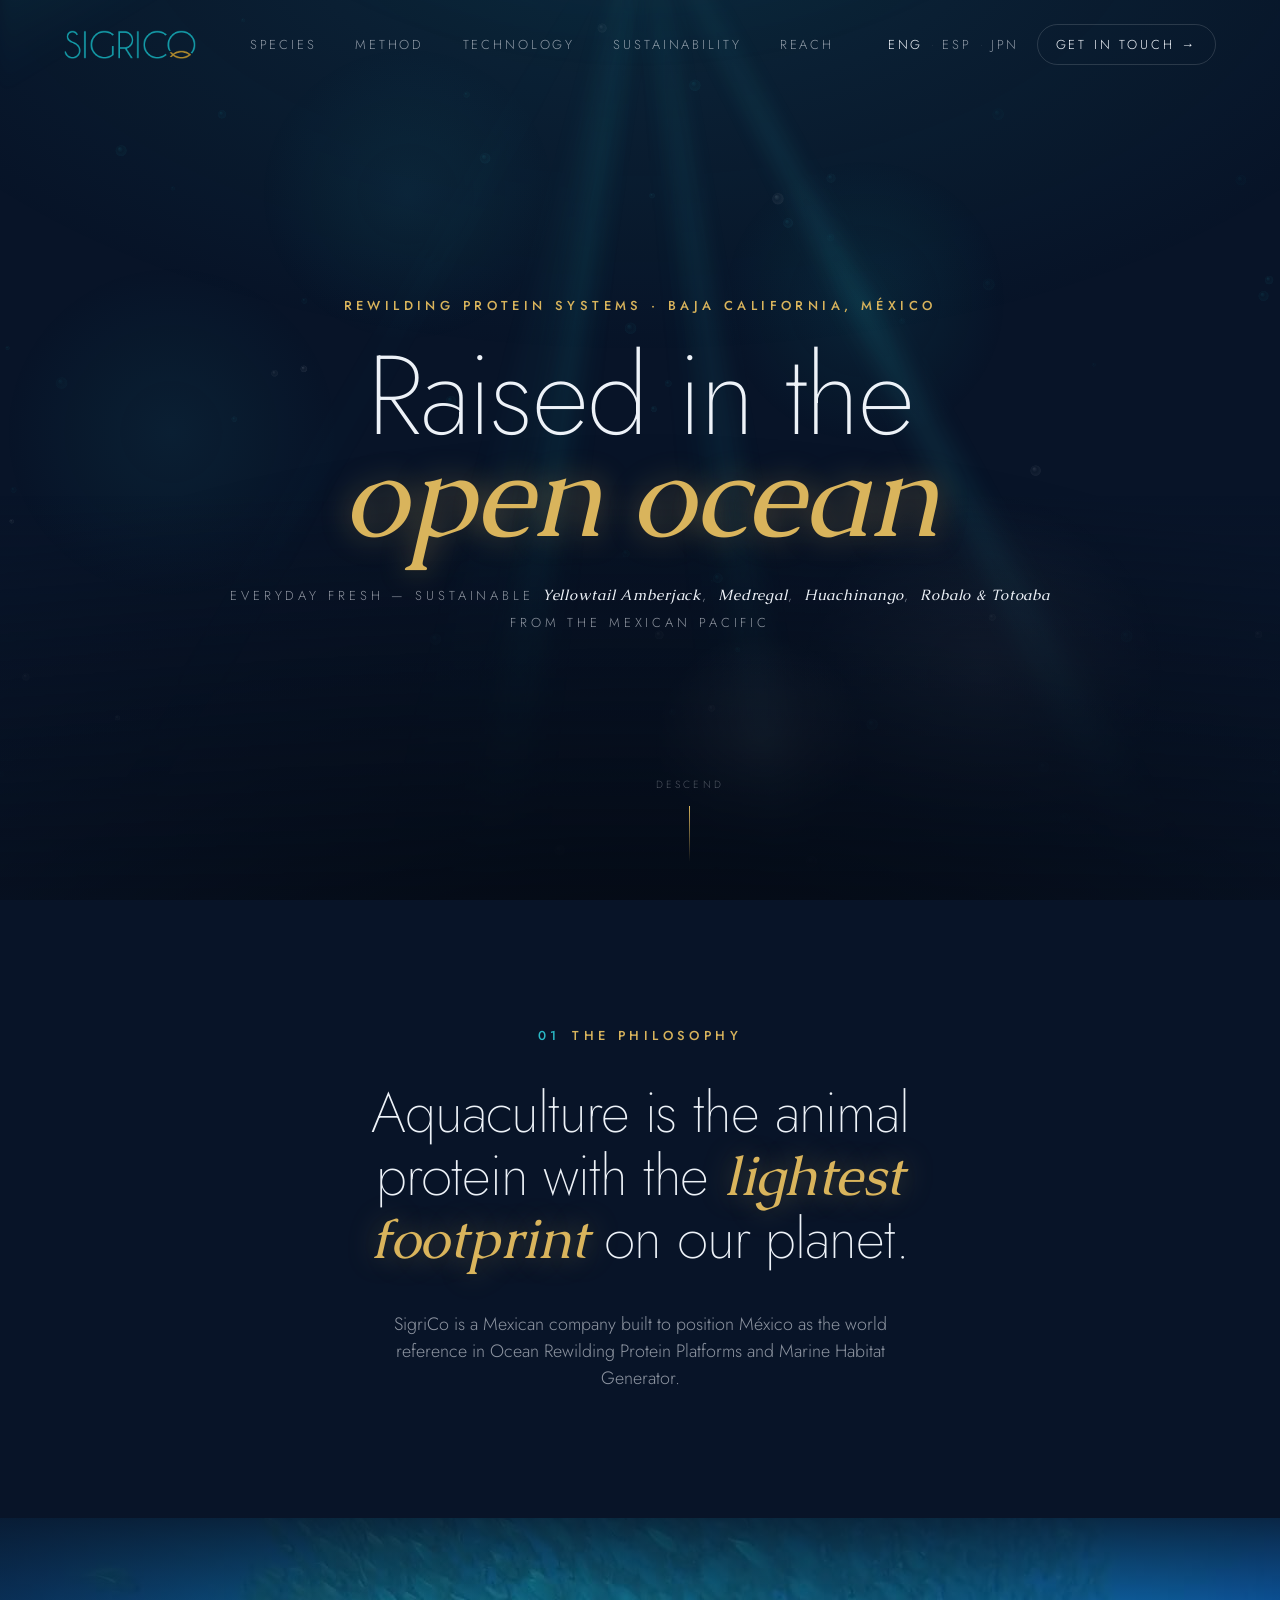
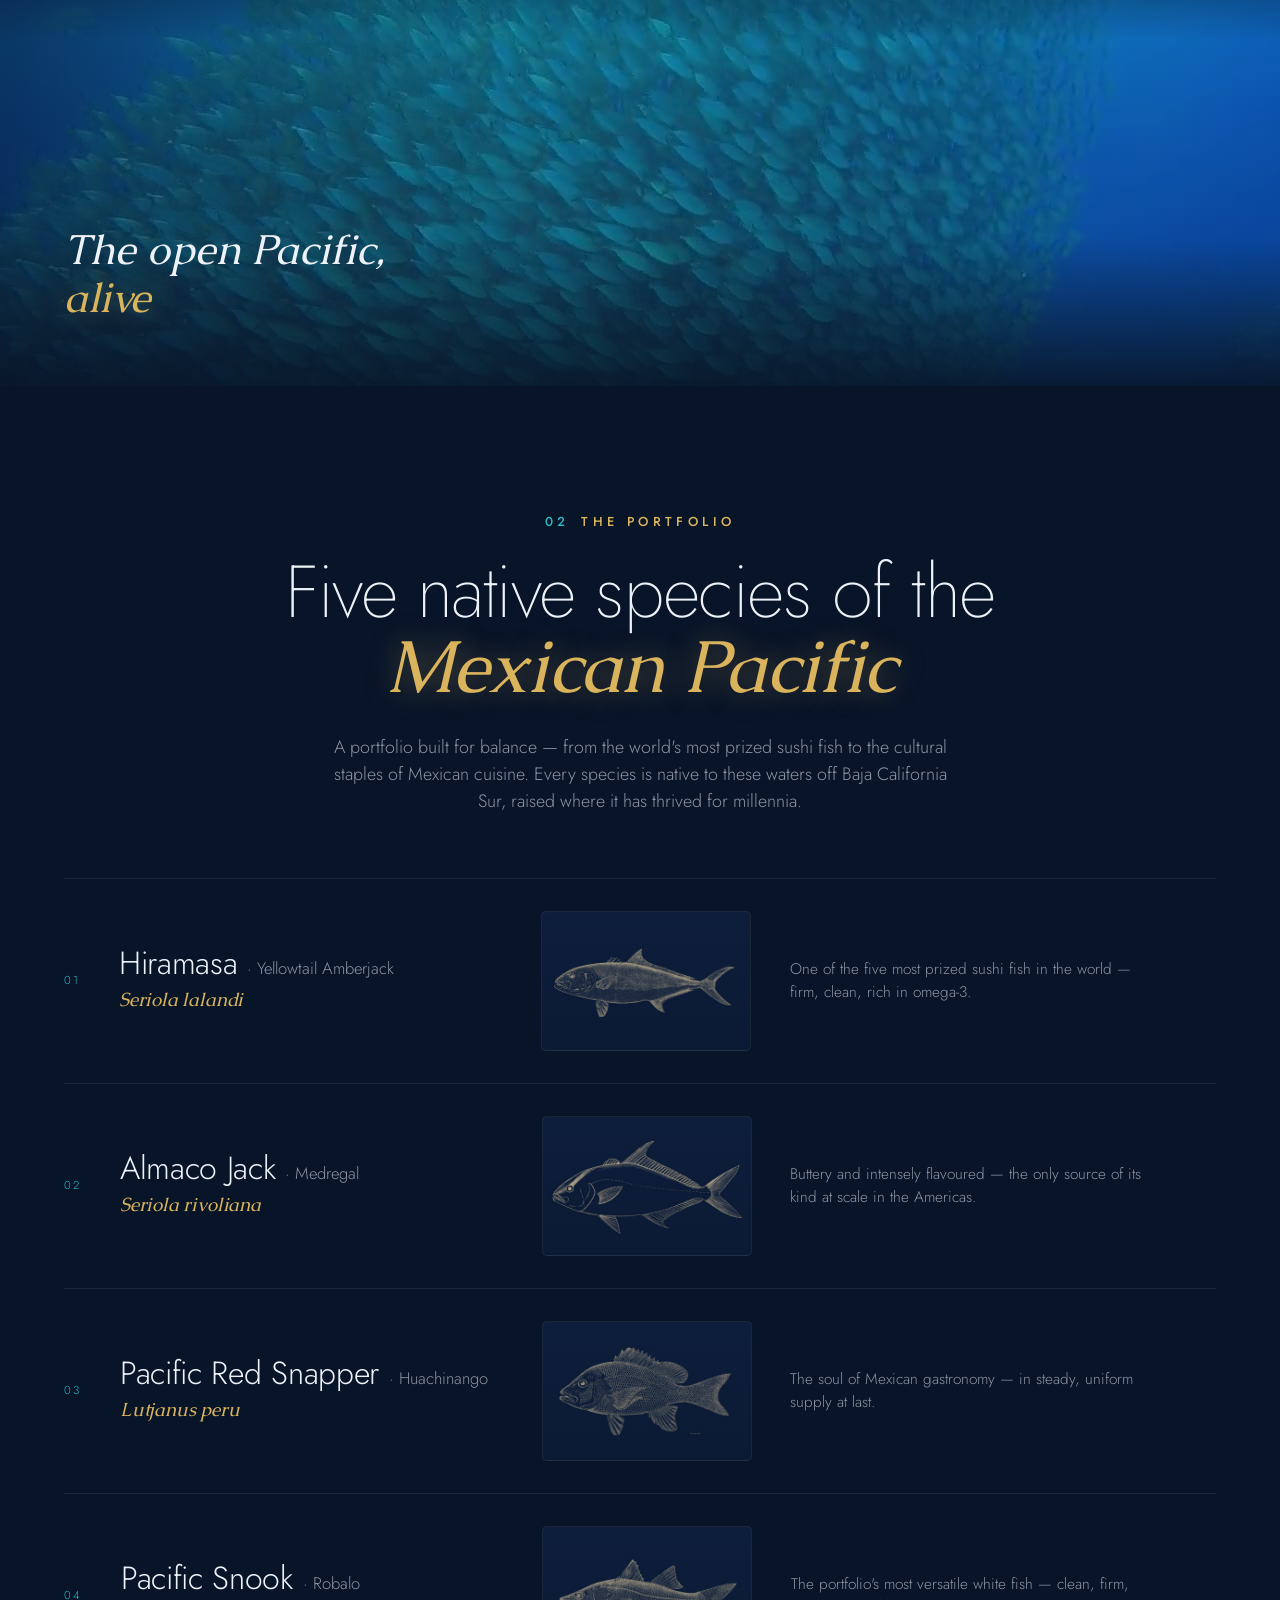
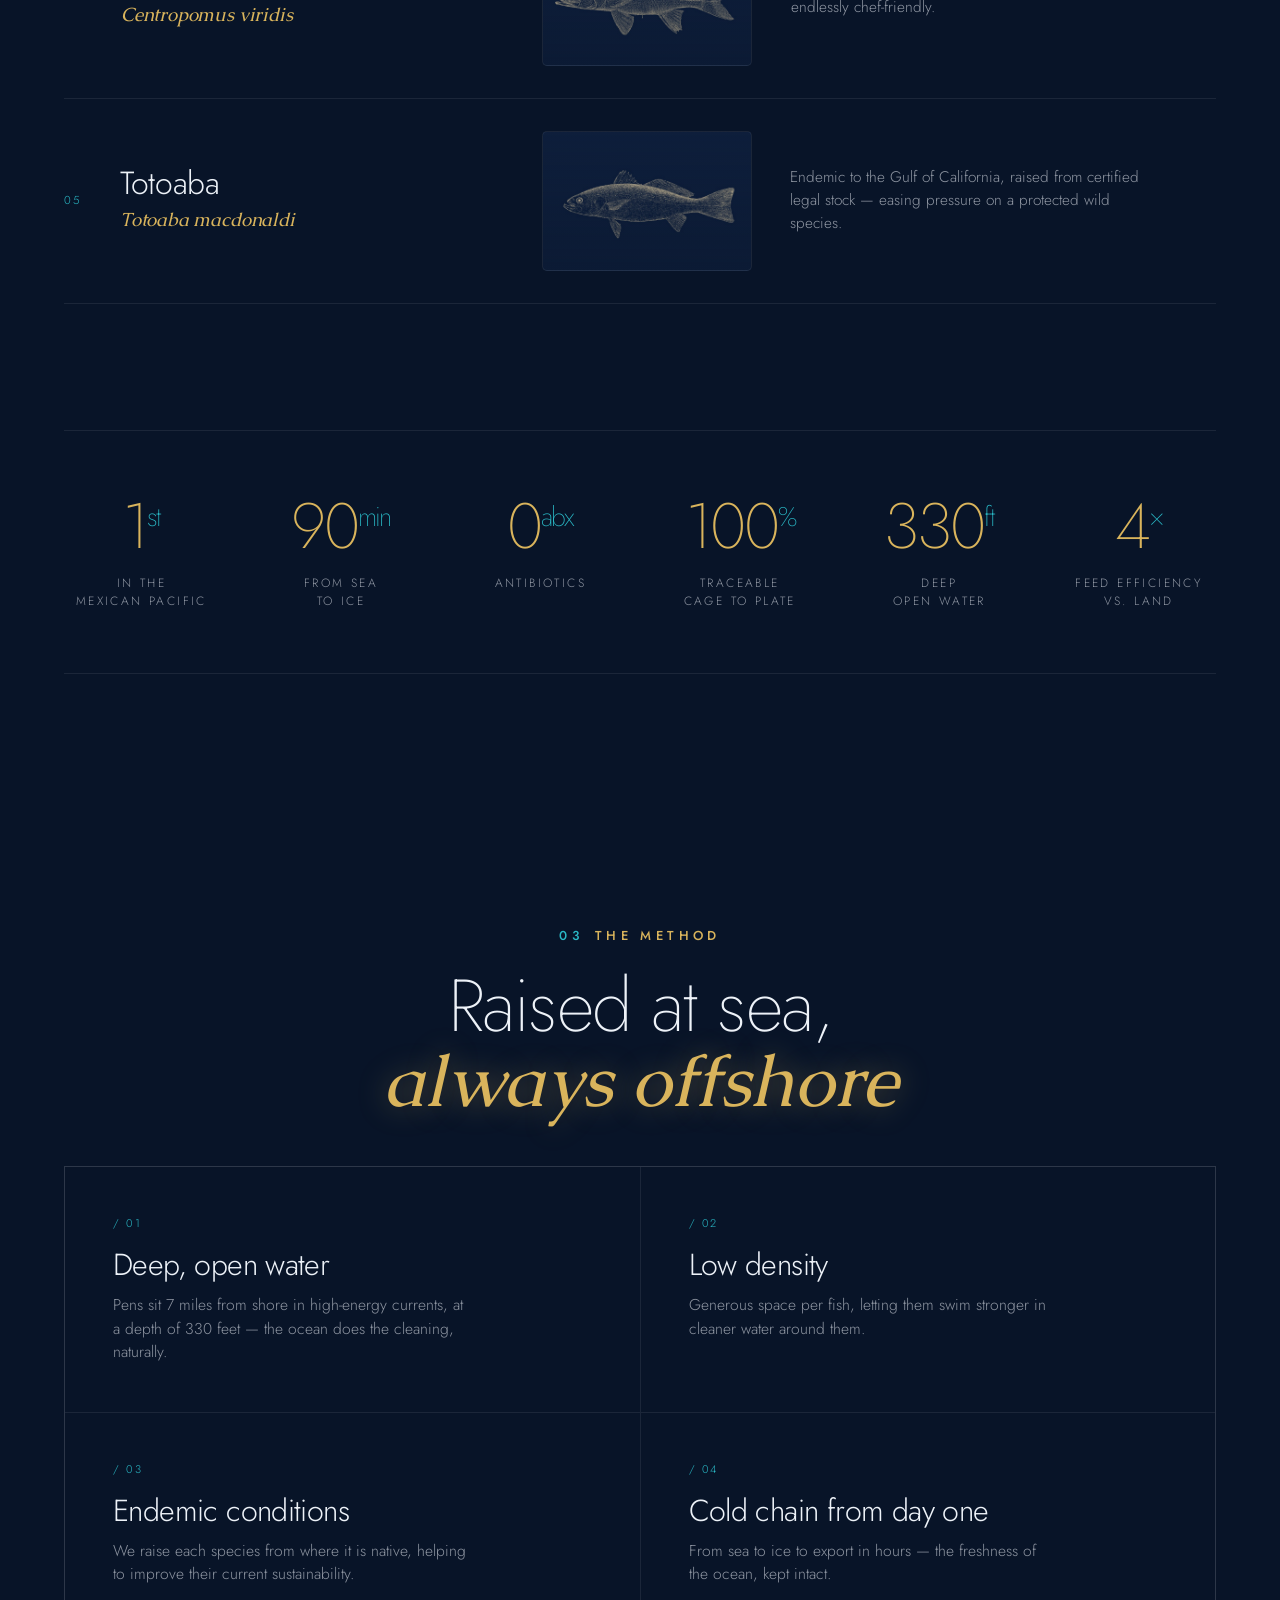
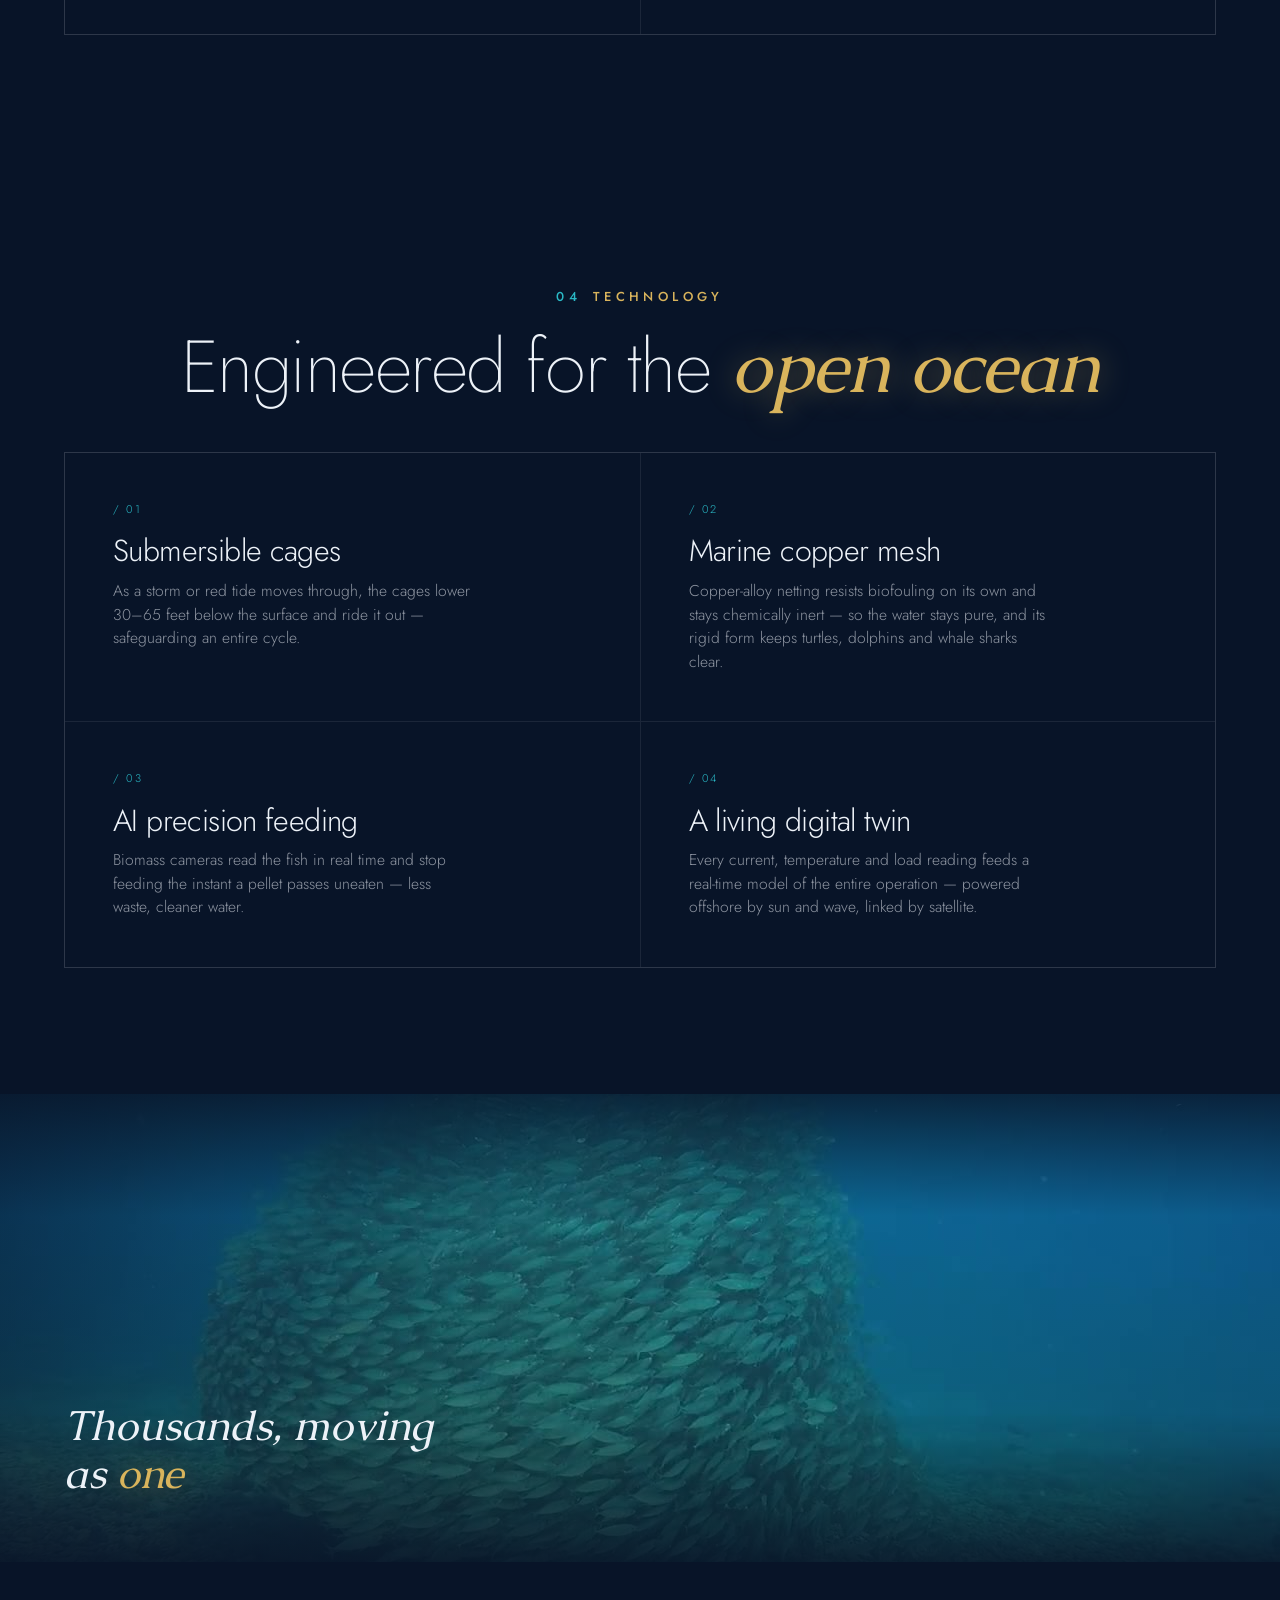
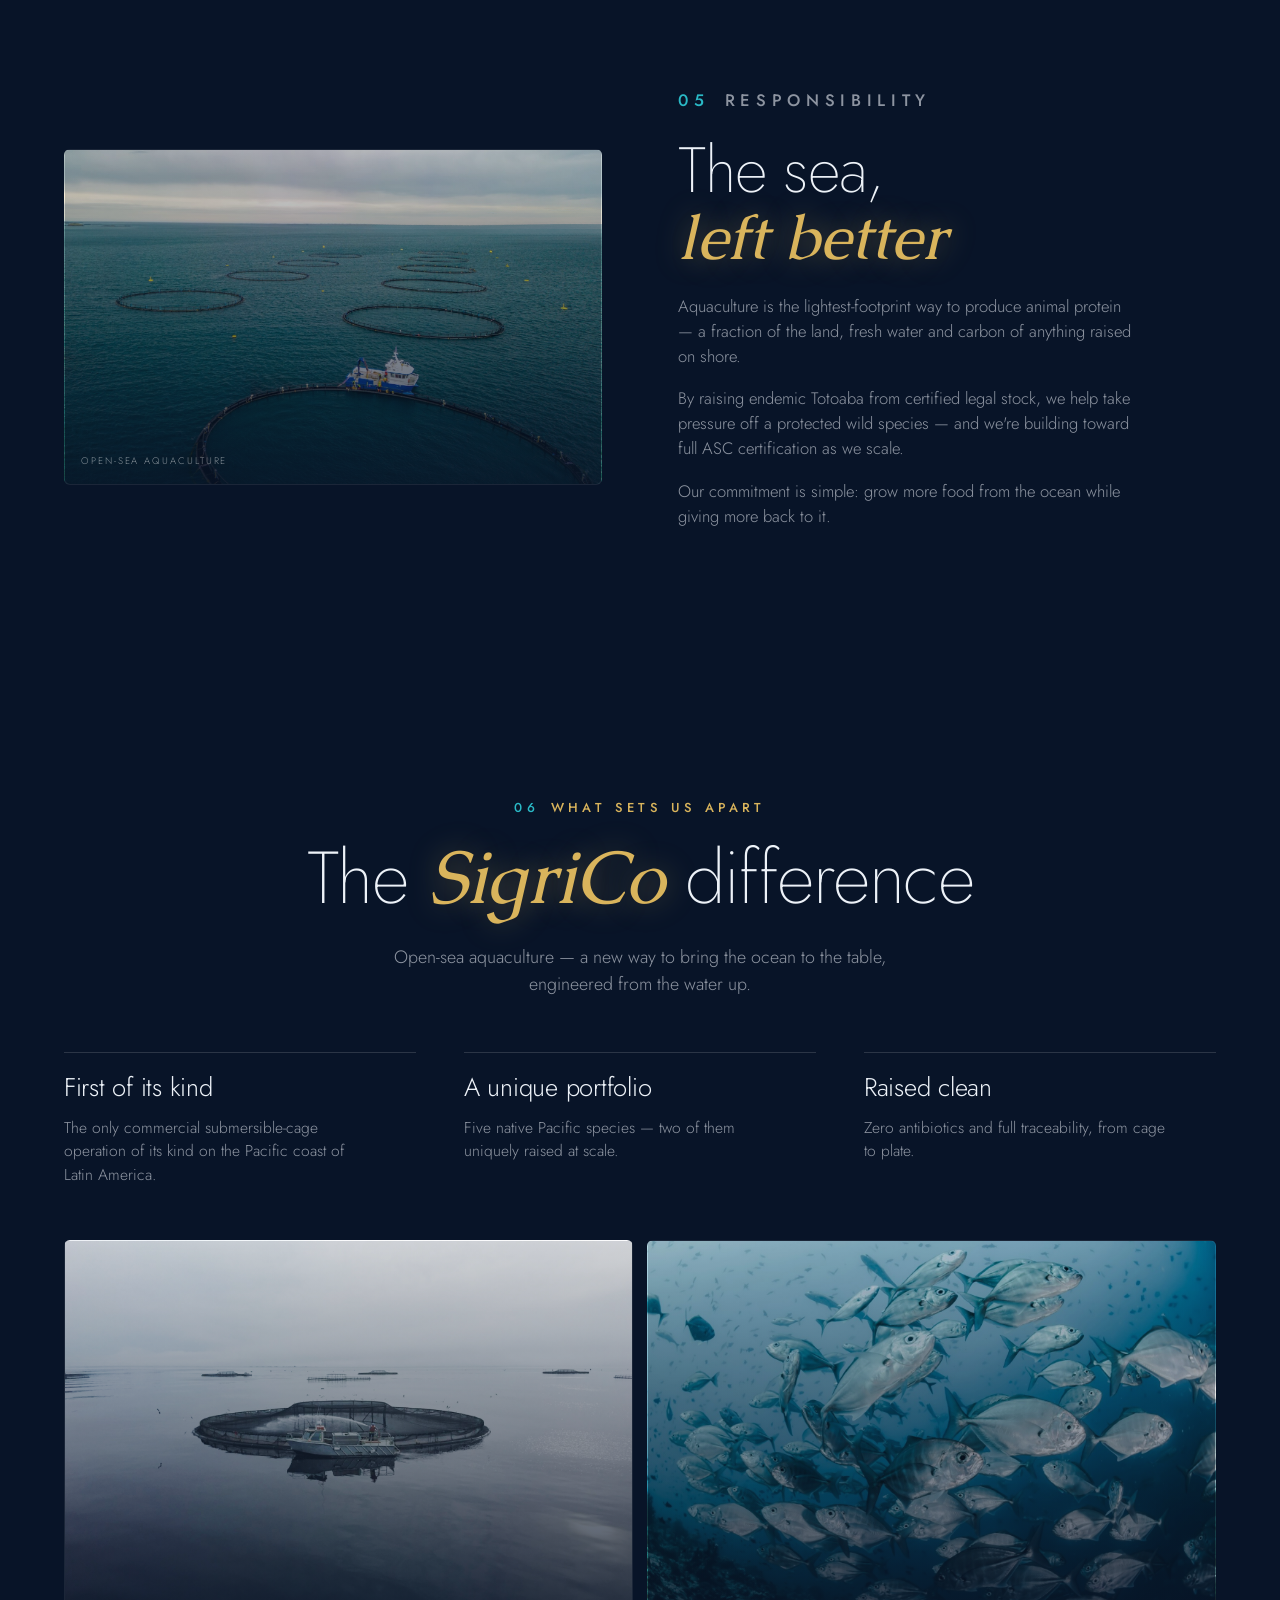
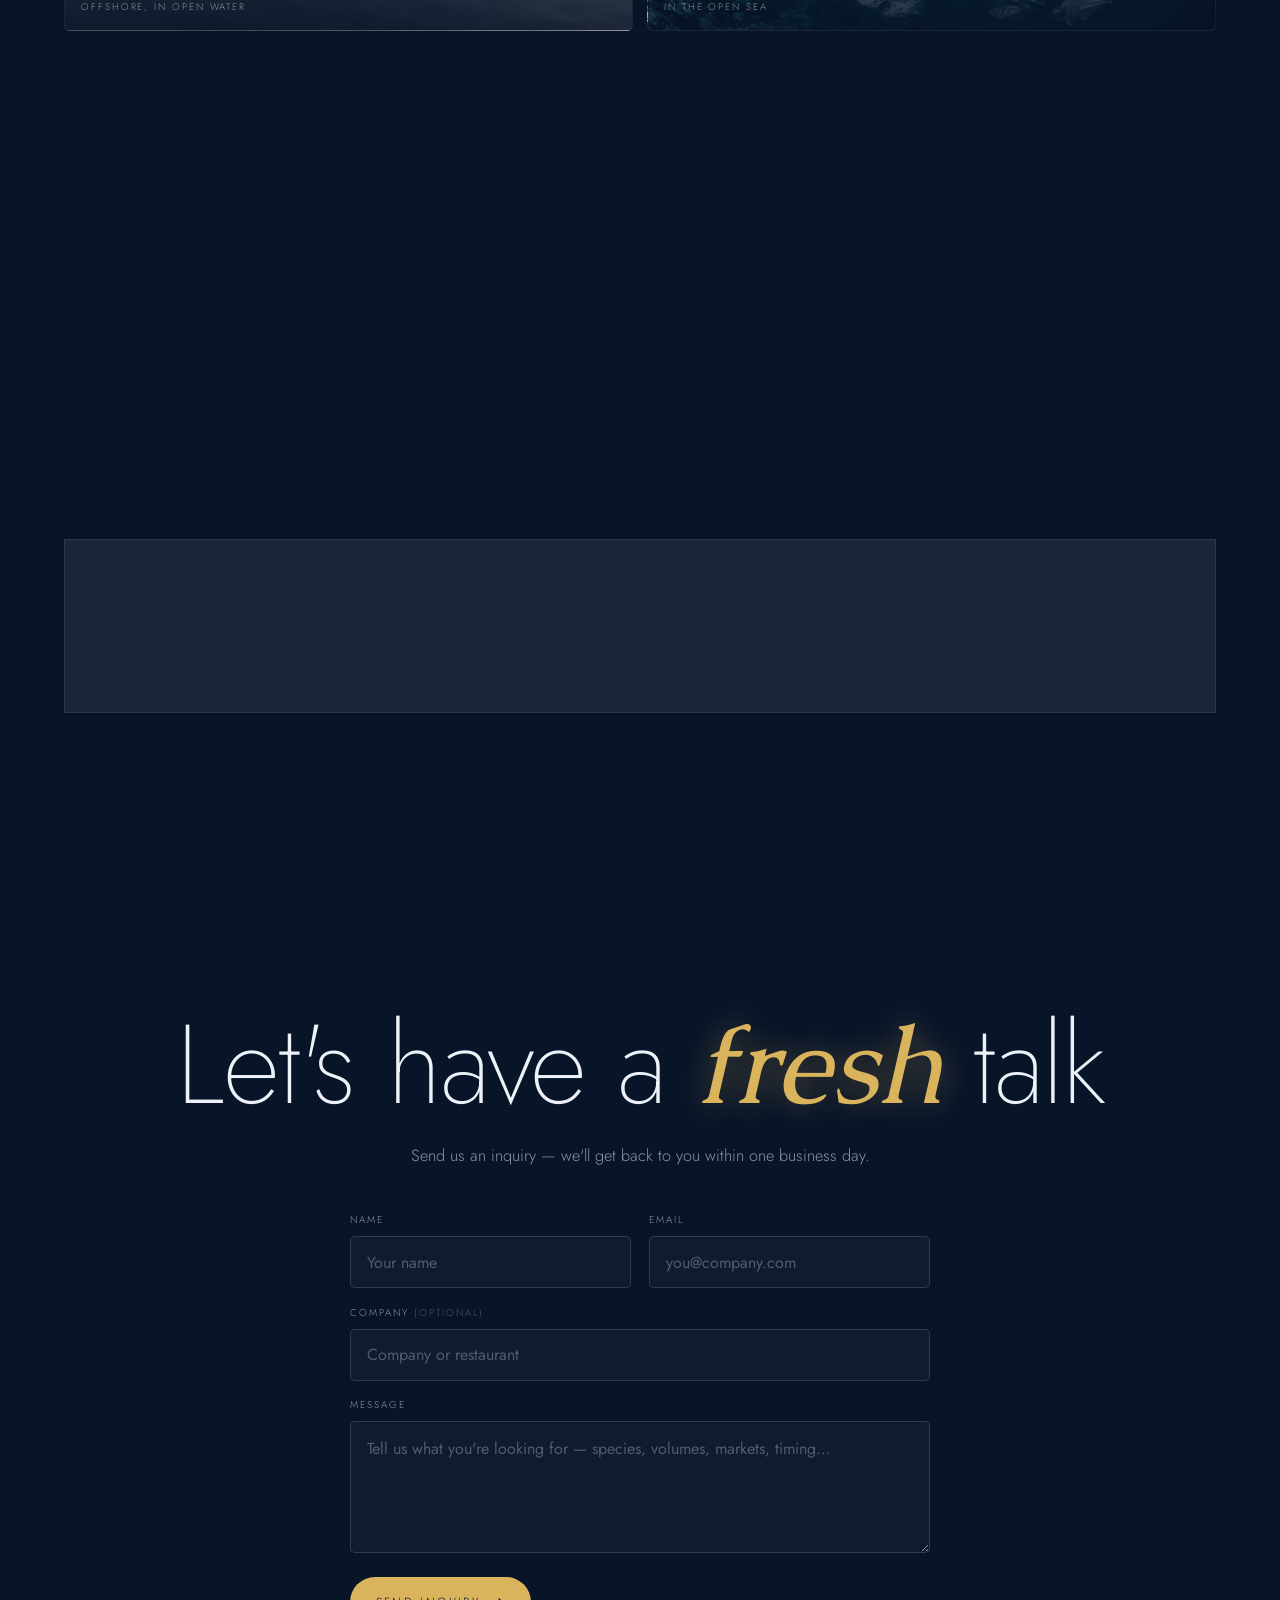
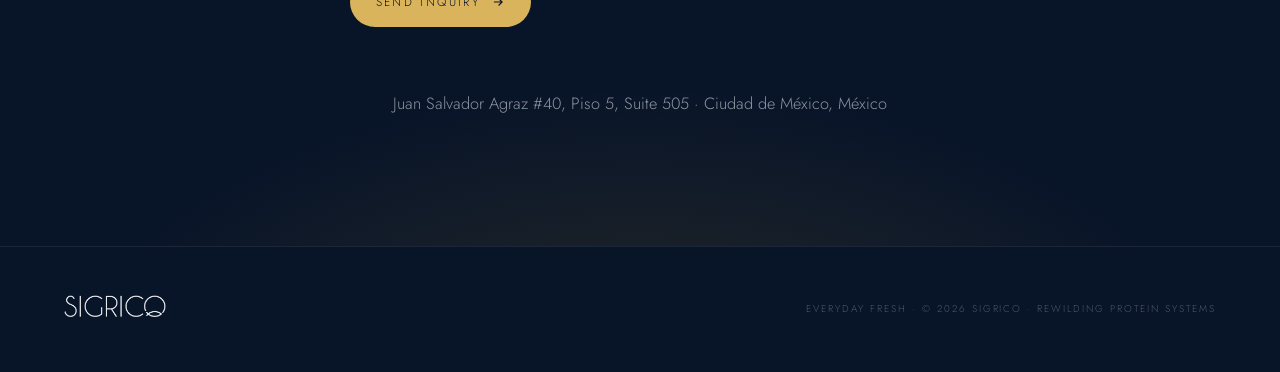
==== index.html @ 2bf545d4 "Add Japanese version (jp.html) + ENG·ESP·JPN switcher on all pages - Full JP draft mirroring the sit" ====
<!DOCTYPE html>
<html lang="en">
<head>
  <meta charset="UTF-8" />
  <meta name="viewport" content="width=device-width, initial-scale=1.0" />
  <title>SigriCo — Everyday Fresh · Rewilding Protein Systems</title>
  <meta name="description" content="SigriCo raises premium Seriola in the open Pacific — sustainable, sea-to-table protein from Mexico. Everyday Fresh." />
  <meta name="theme-color" content="#081428" />
  <link rel="icon" type="image/png" href="images/favicon.png" />

  <link rel="preconnect" href="https://fonts.googleapis.com" />
  <link rel="preconnect" href="https://fonts.gstatic.com" crossorigin />
  <!-- Type to match sigrico.com: Futura LT → Jost (geometric sans) · Caudex (serif accent) -->
  <link href="https://fonts.googleapis.com/css2?family=Jost:wght@200;300;400;500&family=Caudex:ital,wght@0,400;0,700;1,400;1,700&display=swap" rel="stylesheet" />

  <link rel="stylesheet" href="styles.css" />
</head>
<body>

  <!-- ===================== NAV ===================== -->
  <nav class="nav" id="nav">
    <a class="nav__logo" href="#top" aria-label="SigriCo home">
      <img src="images/sigrico-logo.png" alt="SigriCo" />
    </a>
    <div class="nav__links">
      <a href="#species">Species</a>
      <a href="#method">Method</a>
      <a href="#technology">Technology</a>
      <a href="#sustainability">Sustainability</a>
      <a href="#reach">Reach</a>
    </div>
    <div class="nav__end">
      <div class="nav__lang">
        <a href="index.html" class="is-active" aria-current="true">ENG</a>
        <span class="nav__lang-sep" aria-hidden="true">·</span>
        <a href="es.html" aria-label="Ver el sitio en español">ESP</a>
        <span class="nav__lang-sep" aria-hidden="true">·</span>
        <a href="jp.html" aria-label="日本語で表示">JPN</a>
      </div>
      <a class="nav__cta" href="#contact">Get in touch →</a>
    </div>
  </nav>

  <!-- ===================== HERO ===================== -->
  <header class="hero" id="top">
    <canvas id="particles"></canvas>
    <div class="rays"></div>
    <div class="hero__inner">
      <p class="eyebrow hero__eyebrow">Rewilding Protein Systems · Baja California, México</p>
      <h1>
        <span class="l1">Raised in the</span>
        <span class="l2 serif-it glow">open ocean</span>
      </h1>
      <p class="hero__sub">Everyday Fresh — sustainable <span class="fish">Yellowtail Amberjack</span>, <span class="fish">Medregal</span>, <span class="fish">Huachinango</span>, <span class="fish">Robalo &amp; Totoaba</span> from the Mexican Pacific</p>
    </div>
    <a class="hero__cue" href="#philosophy" aria-label="Descend to the next section">
      <span>Descend</span>
      <i></i>
    </a>
  </header>

  <main>
    <!-- ===================== STATEMENT ===================== -->
    <section class="section statement" id="philosophy">
      <p class="eyebrow reveal"><span class="idx">01</span>The Philosophy</p>
      <h2 class="big reveal d1">
        Aquaculture is the animal protein with the <span class="serif-it glow">lightest footprint</span> on our planet.
      </h2>
      <p class="lede reveal d2">
        SigriCo is a Mexican company built to position México as the world reference in
        Ocean Rewilding Protein Platforms and Marine Habitat Generator.
      </p>
    </section>

    <!-- ===================== INTERLUDE ===================== -->
    <section class="interlude" aria-label="Fish in the open Pacific">
      <video class="interlude__video" autoplay muted loop playsinline preload="metadata" poster="images/interlude-deep.jpg">
        <source src="videos/interlude-deep.mp4" type="video/mp4" />
      </video>
      <p class="interlude__cap">The open Pacific, <span class="serif-it glow">alive</span></p>
    </section>

    <!-- ===================== SPECIES / PORTFOLIO ===================== -->
    <section class="section" id="species">
      <div class="species__head">
        <p class="eyebrow reveal"><span class="idx">02</span>The Portfolio</p>
        <h2 class="reveal d1">Five native species of the<br /><span class="serif-it glow">Mexican Pacific</span></h2>
        <p class="species__intro reveal d2">
          A portfolio built for balance — from the world's most prized sushi fish to the
          cultural staples of Mexican cuisine. Every species is native to these waters off
          Baja California Sur, raised where it has thrived for millennia.
        </p>
      </div>

      <ol class="roster">
        <li class="roster__row reveal">
          <span class="roster__idx">01</span>
          <div class="roster__name">
            <h3>Hiramasa <span class="roster__alt">· Yellowtail Amberjack</span></h3>
            <p class="roster__sci serif-it">Seriola lalandi</p>
          </div>
          <div class="roster__photo" style="--img:url('images/fish-hiramasa.jpg')"></div>
          <p class="roster__desc">One of the five most prized sushi fish in the world — firm, clean, rich in omega-3.</p>
        </li>
        <li class="roster__row reveal">
          <span class="roster__idx">02</span>
          <div class="roster__name">
            <h3>Almaco Jack <span class="roster__alt">· Medregal</span></h3>
            <p class="roster__sci serif-it">Seriola rivoliana</p>
          </div>
          <div class="roster__photo" style="--img:url('images/fish-almaco.jpg')"></div>
          <p class="roster__desc">Buttery and intensely flavoured — the only source of its kind at scale in the Americas.</p>
        </li>
        <li class="roster__row reveal">
          <span class="roster__idx">03</span>
          <div class="roster__name">
            <h3>Pacific Red Snapper <span class="roster__alt">· Huachinango</span></h3>
            <p class="roster__sci serif-it">Lutjanus peru</p>
          </div>
          <div class="roster__photo" style="--img:url('images/fish-snapper.jpg')"></div>
          <p class="roster__desc">The soul of Mexican gastronomy — in steady, uniform supply at last.</p>
        </li>
        <li class="roster__row reveal">
          <span class="roster__idx">04</span>
          <div class="roster__name">
            <h3>Pacific Snook <span class="roster__alt">· Robalo</span></h3>
            <p class="roster__sci serif-it">Centropomus viridis</p>
          </div>
          <div class="roster__photo" style="--img:url('images/fish-snook.jpg')"></div>
          <p class="roster__desc">The portfolio's most versatile white fish — clean, firm, endlessly chef-friendly.</p>
        </li>
        <li class="roster__row reveal">
          <span class="roster__idx">05</span>
          <div class="roster__name">
            <h3>Totoaba</h3>
            <p class="roster__sci serif-it">Totoaba macdonaldi</p>
          </div>
          <div class="roster__photo" style="--img:url('images/fish-totoaba.jpg')"></div>
          <p class="roster__desc">Endemic to the Gulf of California, raised from certified legal stock — easing pressure on a protected wild species.</p>
        </li>
      </ol>
    </section>

    <!-- ===================== STATS ===================== -->
    <section class="section" style="padding-top:0;">
      <div class="stats">
        <div class="stat reveal">
          <div class="stat__num">1<small>st</small></div>
          <div class="stat__label">In the<br />Mexican Pacific</div>
        </div>
        <div class="stat reveal">
          <div class="stat__num">90<small>min</small></div>
          <div class="stat__label">From sea<br />to ice</div>
        </div>
        <div class="stat reveal d1">
          <div class="stat__num">0<small>abx</small></div>
          <div class="stat__label">Antibiotics</div>
        </div>
        <div class="stat reveal d2">
          <div class="stat__num">100<small>%</small></div>
          <div class="stat__label">Traceable<br />cage to plate</div>
        </div>
        <div class="stat reveal d3">
          <div class="stat__num">330<small>ft</small></div>
          <div class="stat__label">Deep<br />open water</div>
        </div>
        <div class="stat reveal d4">
          <div class="stat__num">4<small>×</small></div>
          <div class="stat__label">Feed efficiency<br />vs. land</div>
        </div>
      </div>
    </section>

    <!-- ===================== METHOD ===================== -->
    <section class="section" id="method">
      <div style="text-align:center;">
        <p class="eyebrow reveal"><span class="idx">03</span>The Method</p>
        <h2 class="reveal d1" style="font-size:clamp(2rem,6vw,4.6rem);margin-top:1.4rem;">
          Raised at sea,<br /><span class="serif-it glow">always offshore</span>
        </h2>
      </div>
      <div class="steps">
        <div class="step reveal">
          <div class="step__n">/ 01</div>
          <h3>Deep, open water</h3>
          <p>Pens sit 7 miles from shore in high-energy currents, at a depth of 330 feet — the ocean does the cleaning, naturally.</p>
        </div>
        <div class="step reveal d1">
          <div class="step__n">/ 02</div>
          <h3>Low density</h3>
          <p>Generous space per fish, letting them swim stronger in cleaner water around them.</p>
        </div>
        <div class="step reveal d2">
          <div class="step__n">/ 03</div>
          <h3>Endemic conditions</h3>
          <p>We raise each species from where it is native, helping to improve their current sustainability.</p>
        </div>
        <div class="step reveal d3">
          <div class="step__n">/ 04</div>
          <h3>Cold chain from day one</h3>
          <p>From sea to ice to export in hours — the freshness of the ocean, kept intact.</p>
        </div>
      </div>
    </section>

    <!-- ===================== TECHNOLOGY ===================== -->
    <section class="section" id="technology">
      <div style="text-align:center;">
        <p class="eyebrow reveal"><span class="idx">04</span>Technology</p>
        <h2 class="reveal d1" style="font-size:clamp(2rem,6vw,4.6rem);margin-top:1.4rem;">
          Engineered for the <span class="serif-it glow">open ocean</span>
        </h2>
      </div>
      <div class="steps">
        <div class="step reveal">
          <div class="step__n">/ 01</div>
          <h3>Submersible cages</h3>
          <p>As a storm or red tide moves through, the cages lower 30–65 feet below the surface and ride it out — safeguarding an entire cycle.</p>
        </div>
        <div class="step reveal d1">
          <div class="step__n">/ 02</div>
          <h3>Marine copper mesh</h3>
          <p>Copper-alloy netting resists biofouling on its own and stays chemically inert — so the water stays pure, and its rigid form keeps turtles, dolphins and whale sharks clear.</p>
        </div>
        <div class="step reveal d2">
          <div class="step__n">/ 03</div>
          <h3>AI precision feeding</h3>
          <p>Biomass cameras read the fish in real time and stop feeding the instant a pellet passes uneaten — less waste, cleaner water.</p>
        </div>
        <div class="step reveal d3">
          <div class="step__n">/ 04</div>
          <h3>A living digital twin</h3>
          <p>Every current, temperature and load reading feeds a real-time model of the entire operation — powered offshore by sun and wave, linked by satellite.</p>
        </div>
      </div>
    </section>

    <!-- ===================== INTERLUDE ===================== -->
    <section class="interlude" aria-label="A school of fish moving together">
      <video class="interlude__video" autoplay muted loop playsinline preload="metadata" poster="images/interlude-swarm.jpg">
        <source src="videos/interlude-swarm.mp4" type="video/mp4" />
      </video>
      <p class="interlude__cap">Thousands, moving as <span class="serif-it glow">one</span></p>
    </section>

    <!-- ===================== SUSTAINABILITY ===================== -->
    <section class="section split rev" id="sustainability">
      <div class="split__media reveal">
        <div class="media wide photo" style="--img:url('images/ocean-aerial.jpg')">
          <span class="media__label">Open-sea aquaculture</span>
        </div>
      </div>
      <div class="split__body">
        <p class="eyebrow reveal"><span class="idx">05</span>Responsibility</p>
        <h2 class="reveal d1">The sea,<br /><span class="serif-it glow">left better</span></h2>
        <p class="reveal d2">
          Aquaculture is the lightest-footprint way to produce animal protein — a fraction of
          the land, fresh water and carbon of anything raised on shore.
        </p>
        <p class="reveal d2">
          By raising endemic Totoaba from certified legal stock, we help take pressure off a
          protected wild species — and we're building toward full ASC certification as we scale.
        </p>
        <p class="reveal d2">
          Our commitment is simple: grow more food from the ocean while giving more back to it.
        </p>
      </div>
    </section>

    <!-- ===================== THE DIFFERENCE ===================== -->
    <section class="section" id="difference">
      <div class="diff__head">
        <p class="eyebrow reveal"><span class="idx">06</span>What sets us apart</p>
        <h2 class="reveal d1">The <span class="serif-it glow">SigriCo</span> difference</h2>
        <p class="diff__intro reveal d2">
          Open-sea aquaculture — a new way to bring the ocean to the table, engineered
          from the water up.
        </p>
      </div>

      <div class="diff__grid">
        <div class="diff__item reveal">
          <h3>First of its kind</h3>
          <p>The only commercial submersible-cage operation of its kind on the Pacific coast of Latin America.</p>
        </div>
        <div class="diff__item reveal d1">
          <h3>A unique portfolio</h3>
          <p>Five native Pacific species — two of them uniquely raised at scale.</p>
        </div>
        <div class="diff__item reveal d2">
          <h3>Raised clean</h3>
          <p>Zero antibiotics and full traceability, from cage to plate.</p>
        </div>
      </div>

      <div class="diff__media">
        <div class="media photo reveal" style="--img:url('images/ocean-cage.jpg')">
          <span class="media__label">Offshore, in open water</span>
        </div>
        <div class="media photo reveal d1" style="--img:url('images/fish-school.jpg')">
          <span class="media__label">In the open sea</span>
        </div>
      </div>
    </section>

    <!-- ===================== REACH ===================== -->
    <section class="section" id="reach">
      <div class="reach__head">
        <p class="eyebrow reveal"><span class="idx">07</span>Global Reach</p>
        <h2 class="reveal d1">From the Pacific<br /><span class="serif-it glow">to the world</span></h2>
      </div>
      <div class="markets">
        <div class="market reveal"><h3>México</h3><p>Raised and processed at the source — to Mexico City's finest kitchens within a day.</p></div>
        <div class="market reveal d1"><h3>USA</h3><p>Hours from the Los Angeles hub — same-day to chefs, sushi counters and Hispanic markets.</p></div>
        <div class="market reveal d2"><h3>Japan</h3><p>Sashimi-grade Hiramasa to Tokyo's Toyosu market — a shorter flight than any Australian supplier.</p></div>
        <div class="market reveal d3"><h3>Europe</h3><p>Premium supply for chefs and importers seeking a responsible, traceable origin.</p></div>
      </div>
    </section>

    <!-- ===================== CONTACT ===================== -->
    <section class="section contact" id="contact">
      <p class="eyebrow reveal"><span class="idx">08</span>Contact</p>
      <h2 class="reveal d1">Let's have a <span class="serif-it glow">fresh</span> talk</h2>
      <p class="contact__lede reveal d2">Send us an inquiry — we'll get back to you within one business day.</p>

      <!-- Inline AJAX form (FormSubmit, no signup). Inquiries go directly to
           rzambrano@isuriacorp.com. The FIRST submission triggers a one-time activation
           email to that address — click the link once and the form is live thereafter. -->
      <form class="cform reveal d2" id="contactForm" action="https://formsubmit.co/rzambrano@isuriacorp.com" method="POST">
        <div class="cform__row">
          <div class="field">
            <label for="cf-name">Name</label>
            <input id="cf-name" name="name" type="text" required autocomplete="name" placeholder="Your name" />
          </div>
          <div class="field">
            <label for="cf-email">Email</label>
            <input id="cf-email" name="email" type="email" required autocomplete="email" placeholder="you@company.com" />
          </div>
        </div>
        <div class="field">
          <label for="cf-company">Company <span class="opt">(optional)</span></label>
          <input id="cf-company" name="company" type="text" autocomplete="organization" placeholder="Company or restaurant" />
        </div>
        <div class="field">
          <label for="cf-message">Message</label>
          <textarea id="cf-message" name="message" rows="4" required placeholder="Tell us what you're looking for — species, volumes, markets, timing…"></textarea>
        </div>

        <!-- FormSubmit options + honeypot (spam trap) -->
        <input type="hidden" name="_subject" value="New inquiry from sigrico.com" />
        <input type="hidden" name="_cc" value="" /> <!-- unused: single recipient (rzambrano@isuriacorp.com) -->
        <input type="hidden" name="_captcha" value="false" />
        <input type="hidden" name="_template" value="table" />
        <input type="text" name="_honey" class="honey" tabindex="-1" autocomplete="off" aria-hidden="true" />

        <button class="btn-gold" type="submit" id="cf-submit">
          <span class="btn-label">Send inquiry</span>
          <svg viewBox="0 0 24 24" fill="none" stroke="currentColor" stroke-width="2"><path d="M5 12h14M13 6l6 6-6 6"/></svg>
        </button>
        <p class="cform__status" id="cf-status" role="status" aria-live="polite"></p>
      </form>

      <div class="cform__done reveal" id="contactDone" hidden>
        <h3>Thank you — your inquiry is <span class="serif-it glow">on its way</span>.</h3>
        <p>We've received your message and will reply within one business day.</p>
      </div>

      <p class="contact__addr reveal d3">
        Juan Salvador Agraz #40, Piso 5, Suite 505 · Ciudad de México, México
      </p>
    </section>
  </main>

  <!-- ===================== FOOTER ===================== -->
  <footer class="footer">
    <img src="images/sigrico-logo-white.png" alt="SigriCo — Everyday Fresh" />
    <p class="footer__note">Everyday Fresh · © 2026 SigriCo · Rewilding Protein Systems</p>
  </footer>

  <script src="js/main.js"></script>
</body>
</html>
---- styles.css ----
/* ============================================================
   SigriCo — Everyday Fresh
   Deep-ocean landing page. Style ref: aura.build "Oceans of Andromeda"
   Brand teal #16A4B0 · brand gold #BB922E
   ============================================================ */

:root {
  /* ocean canvas */
  --bg:        #081428;   /* deep navy */
  --bg-2:      #0c1b36;
  --bg-3:      #102344;

  /* ink */
  --ink:       #edf2f8;
  --muted:     rgba(237, 242, 248, 0.58);
  --faint:     rgba(237, 242, 248, 0.30);

  /* brand */
  --teal:      #16a4b0;
  --aqua:      #2ab9c6;   /* luminescent headline tint */
  --aqua-soft: #7eccd4;
  --gold-soft: #e8ce8f;
  --gold:      #bb922e;   /* brand gold */
  --gold-lit:  #d9b45c;   /* gold on dark */

  --line:      rgba(255, 255, 255, 0.08);
  --line-2:    rgba(255, 255, 255, 0.14);

  /* Type mirrors sigrico.com: Futura LT → Jost (geometric sans), Caudex (serif accent).
     --label reuses the geometric sans for uppercase tracked micro-labels (no monospace,
     to stay on-brand with the original site). */
  --sans: "Jost", -apple-system, BlinkMacSystemFont, "Segoe UI", sans-serif;
  --serif: "Caudex", Georgia, "Times New Roman", serif;
  --label: "Jost", -apple-system, BlinkMacSystemFont, sans-serif;
  --mono: "Jost", -apple-system, BlinkMacSystemFont, sans-serif;

  --ease: cubic-bezier(0.22, 1, 0.36, 1);
  --gutter: clamp(1.25rem, 5vw, 6rem);
  --maxw: 1400px;
}

* { margin: 0; padding: 0; box-sizing: border-box; }

html { scroll-behavior: smooth; -webkit-font-smoothing: antialiased; }

body {
  background: var(--bg);
  color: var(--ink);
  font-family: var(--sans);
  font-weight: 300;
  line-height: 1.5;
  overflow-x: hidden;
  cursor: default;
}

::selection { background: rgba(217, 180, 92, 0.25); color: #fff; }

a { color: inherit; text-decoration: none; }
img { max-width: 100%; display: block; }

/* ---------- shared type ---------- */
.eyebrow {
  font-family: var(--mono);
  font-size: 0.81rem; /* label size (boss-tuned) */
  font-weight: 500;
  letter-spacing: 0.34em;
  text-transform: uppercase;
  color: var(--gold-lit);
}
.eyebrow .idx { color: var(--aqua); margin-right: 0.9em; }

.serif-it { font-family: var(--serif); font-style: italic; font-weight: 400; letter-spacing: -0.01em; }

.glow {
  color: var(--gold-lit);
  text-shadow: 0 0 30px rgba(217, 180, 92, 0.40);
  animation: breathe 6s ease-in-out infinite;
}
@keyframes breathe {
  0%, 100% { text-shadow: 0 0 26px rgba(217, 180, 92, 0.32), 0 0 60px rgba(187, 146, 46, 0.16); }
  50%      { text-shadow: 0 0 40px rgba(217, 180, 92, 0.60), 0 0 96px rgba(187, 146, 46, 0.30); }
}

h1, h2, h3 { font-weight: 200; line-height: 1.02; letter-spacing: -0.02em; }

.section {
  position: relative;
  padding: clamp(6rem, 14vh, 12rem) var(--gutter);
  max-width: var(--maxw);
  margin: 0 auto;
}

/* ============================================================
   NAV
   ============================================================ */
.nav {
  position: fixed; inset: 0 0 auto 0; z-index: 100;
  display: flex; align-items: center; justify-content: space-between;
  padding: 1.5rem var(--gutter);
  transition: background 0.5s var(--ease), backdrop-filter 0.5s var(--ease),
              padding 0.5s var(--ease), border-color 0.5s var(--ease);
  border-bottom: 1px solid transparent;
}
.nav.scrolled {
  background: rgba(8, 20, 40, 0.72);
  backdrop-filter: blur(14px);
  -webkit-backdrop-filter: blur(14px);
  padding-top: 1rem; padding-bottom: 1rem;
  border-bottom-color: var(--line);
}
.nav__logo img { height: 29px; width: auto; opacity: 0.95; } /* color mark, ~11% larger */
.nav__links { display: flex; gap: 2.4rem; align-items: center; }
.nav__links a {
  font-family: var(--mono);
  font-size: 0.81rem; letter-spacing: 0.22em; text-transform: uppercase;
  color: var(--muted); transition: color 0.35s var(--ease);
}
.nav__links a:hover { color: var(--gold-lit); }
.nav__cta {
  font-family: var(--mono);
  font-size: 0.81rem; letter-spacing: 0.22em; text-transform: uppercase;
  color: var(--ink) !important;
  border: 1px solid var(--line-2); border-radius: 100px;
  padding: 0.6rem 1.1rem;
  transition: border-color 0.35s var(--ease), color 0.35s var(--ease), background 0.35s var(--ease);
}
.nav__cta:hover { border-color: var(--aqua); color: var(--aqua) !important; }
.nav__end { display: flex; align-items: center; gap: 1.1rem; }
.nav__lang { display: flex; align-items: center; gap: 0.5rem; }
.nav__lang a {
  font-family: var(--mono);
  font-size: 0.81rem; letter-spacing: 0.22em; text-transform: uppercase;
  color: var(--muted); transition: color 0.35s var(--ease);
}
.nav__lang a:hover { color: var(--gold-lit); }
.nav__lang a.is-active { color: var(--ink); }        /* current language */
.nav__lang-sep { color: var(--line-2); font-size: 0.72rem; user-select: none; }
.nav__burger { display: none; }

/* ============================================================
   HERO
   ============================================================ */
.hero {
  position: relative;
  min-height: 100svh;
  display: flex; flex-direction: column;
  align-items: center; justify-content: center;
  text-align: center;
  padding: 6rem var(--gutter) 4rem;
  overflow: hidden;
}
/* particle canvas + light rays layered behind */
#particles {
  position: absolute; inset: 0; z-index: 0;
  width: 100%; height: 100%;
}
.rays {
  position: absolute; inset: -25% 0 auto 0; z-index: 0;
  height: 135%;
  pointer-events: none;
  background:
    conic-gradient(from 180deg at 50% -6%,
      transparent 0deg,
      rgba(42, 185, 198, 0.00) 58deg,
      rgba(42, 185, 198, 0.24) 76deg,
      transparent 81deg,
      transparent 92deg,
      rgba(22, 164, 176, 0.34) 102deg,
      rgba(42, 185, 198, 0.12) 106deg,
      transparent 110deg,
      transparent 120deg,
      rgba(42, 185, 198, 0.20) 127deg,
      transparent 132deg,
      transparent 146deg,
      rgba(22, 164, 176, 0.30) 155deg,
      transparent 160deg,
      transparent 360deg);
  filter: blur(7px);
  opacity: 0.55; /* ambient base — the animated canvas shafts (main.js) lead */
  animation: sway 16s ease-in-out infinite alternate;
  transform-origin: 50% 0%;
  will-change: transform, opacity;
}
/* soft top light-wash to seat the beams */
.rays::before {
  content: ""; position: absolute; inset: 0;
  background: radial-gradient(70% 55% at 50% -8%, rgba(42, 185, 198, 0.18), transparent 60%);
  animation: pulseWash 8s ease-in-out infinite alternate;
}
@keyframes pulseWash { from { opacity: 0.6; } to { opacity: 1; } }
.hero::after { /* vignette + depth gradient */
  content: ""; position: absolute; inset: 0; z-index: 1; pointer-events: none;
  background:
    radial-gradient(120% 90% at 50% -10%, rgba(42,185,198,0.12), transparent 55%),
    radial-gradient(140% 120% at 50% 120%, rgba(0,0,0,0.6), transparent 60%),
    linear-gradient(to bottom, transparent 55%, var(--bg) 100%);
}
@keyframes sway {
  from { transform: rotate(-2.2deg) scale(1.02); opacity: 0.75; }
  to   { transform: rotate(2.2deg)  scale(1.06); opacity: 1; }
}

.hero__inner { position: relative; z-index: 3; max-width: 1100px; }
.hero__eyebrow { margin-bottom: 2rem; }
.hero h1 {
  font-size: clamp(2.6rem, 9vw, 7rem); /* matches the "Let's talk fresh" contact heading */
  line-height: 0.86; /* tighter gap between the two lines */
}
.hero h1 .l1 { display: block; color: var(--ink); }
.hero h1 .l2 { display: block; font-size: 1.06em; }
.hero__sub {
  margin-top: 2.2rem;
  font-family: var(--mono);
  font-size: 0.81rem; /* label size (boss-tuned) */
  letter-spacing: 0.3em; text-transform: uppercase;
  color: var(--muted);
  max-width: 860px; margin-left: auto; margin-right: auto;
  line-height: 2;
}
.hero__sub .fish {           /* species names: title-case italic, house serif */
  font-family: var(--serif);
  font-style: italic;
  text-transform: none;
  letter-spacing: 0.06em;
  font-size: 1.12em;
  color: var(--ink);
}
/* entrance */
.hero__eyebrow { animation: heroIn 1.1s var(--ease) both 0.15s; }
.hero h1 .l1   { animation: heroIn 1.15s var(--ease) both 0.30s; }
.hero h1 .l2   { animation: heroIn 1.25s var(--ease) both 0.48s,
                            breathe 6s ease-in-out infinite 1.8s; }
.hero__sub     { animation: heroIn 1.1s var(--ease) both 0.66s; }
.hero__cue     { animation: heroIn 1.1s var(--ease) both 1s; }
@keyframes heroIn {
  from { opacity: 0; transform: translateY(28px); filter: blur(7px); }
  to   { opacity: 1; transform: none;              filter: blur(0); }
}

.hero__cue {
  position: absolute; left: 50%; bottom: 2.2rem; z-index: 3;
  transform: translateX(-50%);
  display: flex; flex-direction: column; align-items: center; gap: 0.8rem;
  text-decoration: none; cursor: pointer;
  padding: 0.4rem 1rem 0.2rem;                 /* comfortable click target */
  transition: transform 0.5s var(--ease);
}
.hero__cue span {
  font-family: var(--mono); font-size: 0.65rem; letter-spacing: 0.3em;
  text-transform: uppercase; color: var(--faint);
  transition: color 0.4s var(--ease), letter-spacing 0.4s var(--ease);
}
.hero__cue i {
  width: 1px; height: 56px; display: block;
  background: linear-gradient(to bottom, var(--gold-lit), transparent);
  animation: cueflow 2.4s ease-in-out infinite;
  transition: height 0.5s var(--ease);
}
.hero__cue:hover { transform: translateX(-50%) translateY(4px); }
.hero__cue:hover span { color: var(--gold-lit); letter-spacing: 0.34em; }
.hero__cue:hover i { height: 68px; }
@keyframes cueflow {
  0%,100% { opacity: 0.35; transform: scaleY(0.7); transform-origin: top; }
  50%     { opacity: 1;    transform: scaleY(1);   transform-origin: top; }
}

/* ============================================================
   STATEMENT
   ============================================================ */
.statement { text-align: center; }
.statement .big {
  font-size: clamp(1.8rem, 4.4vw, 3.9rem);
  line-height: 1.12; max-width: 20ch; margin: 2.2rem auto 0;
  letter-spacing: -0.02em; font-weight: 200;
}
.statement p.lede {
  margin: 2.6rem auto 0; max-width: 56ch;
  color: var(--muted); font-size: clamp(0.98rem, 1.4vw, 1.12rem);
}

/* ============================================================
   SPLIT (species / method)
   ============================================================ */
.split {
  display: grid; grid-template-columns: 1fr 1fr;
  gap: clamp(2rem, 6vw, 6rem); align-items: center;
}
.split.rev .split__media { order: -1; }
.split__body h2 {
  font-size: clamp(2rem, 5vw, 4.2rem); margin: 1.6rem 0 1.5rem;
}
.split__body p {
  color: var(--muted); max-width: 46ch;
  font-size: clamp(0.98rem, 1.3vw, 1.08rem); margin-bottom: 1.1rem;
}
.tags { display: flex; flex-wrap: wrap; gap: 0.6rem; margin-top: 2rem; }
.tag {
  font-family: var(--mono); font-size: 0.64rem; letter-spacing: 0.16em;
  text-transform: uppercase; color: var(--gold-soft);
  border: 1px solid var(--line-2); border-radius: 100px;
  padding: 0.5rem 0.9rem;
}

/* media placeholder — deep ocean gradient art */
.media {
  position: relative; aspect-ratio: 4 / 5; border-radius: 6px;
  overflow: hidden; border: 1px solid var(--line);
  background:
    radial-gradient(120% 80% at 30% 12%, rgba(217,180,92,0.14), transparent 55%),
    radial-gradient(120% 90% at 80% 95%, rgba(42,185,198,0.18), transparent 60%),
    linear-gradient(160deg, #0d2f55 0%, #0a2242 42%, #081a35 100%);
}
.media::before { /* light shafts inside media */
  content: ""; position: absolute; inset: 0;
  background: repeating-linear-gradient(115deg,
    transparent 0 34px, rgba(255,255,255,0.03) 34px 36px);
  mix-blend-mode: screen;
}
.media__label {
  position: absolute; left: 1rem; bottom: 1rem;
  font-family: var(--mono); font-size: 0.6rem; letter-spacing: 0.2em;
  text-transform: uppercase; color: rgba(255,255,255,0.5);
}
.media.wide { aspect-ratio: 16 / 10; }

/* real photography, tinted into the deep-ocean palette */
.media.photo, .gcell.photo {
  background-image:
    linear-gradient(180deg, rgba(8,20,40,0.18) 0%, rgba(8,20,40,0.52) 62%, rgba(8,20,40,0.86) 100%),
    var(--img);
  background-size: cover;
  background-position: center;
  background-repeat: no-repeat;
}
.media.photo::before { display: none; }      /* drop the faux light-shaft texture over real photos */
.gcell.photo::after { background: none; }     /* drop the diagonal lines over real photos */
.gcell.photo { transition: filter 0.6s var(--ease); }
.gcell.photo:hover { filter: brightness(1.12) saturate(1.05); }

/* ============================================================
   INTERLUDE — full-bleed cinematic photo band (breaks up text)
   ============================================================ */
.interlude {
  position: relative; width: 100%;
  height: clamp(340px, 52vh, 600px);
  overflow: hidden;
}
.interlude__img {   /* static fallback (image interludes) */
  position: absolute; inset: -5%;
  background: var(--img) center / cover no-repeat;
  animation: kenburns 26s ease-in-out infinite alternate;
  will-change: transform;
}
.interlude__video {  /* video interludes */
  position: absolute; inset: 0; z-index: 0;
  width: 100%; height: 100%; object-fit: cover;
}
.interlude::after {         /* depth overlay — darker at the seams so it melts into the dark sections */
  content: ""; position: absolute; inset: 0; z-index: 1; pointer-events: none;
  background:
    linear-gradient(180deg, rgba(8,20,40,0.85) 0%, rgba(8,20,40,0.28) 26%,
                    rgba(8,20,40,0.34) 68%, rgba(8,20,40,0.92) 100%),
    linear-gradient(90deg, rgba(8,20,40,0.55), transparent 42%);
}
.interlude__cap {
  position: absolute; left: 0; bottom: 0; z-index: 2;
  padding: clamp(1.6rem, 5vw, 4rem);
  font-family: var(--serif); font-style: italic;
  font-size: clamp(1.4rem, 3.4vw, 2.6rem);
  line-height: 1.15; color: var(--ink); max-width: 22ch;
}
@keyframes kenburns {
  from { transform: scale(1) translate(0, 0); }
  to   { transform: scale(1.09) translate(1.2%, -1.4%); }
}
@media (prefers-reduced-motion: reduce) {
  .interlude__img { animation: none; }
}

/* ============================================================
   SPECIES ROSTER (5-species portfolio)
   ============================================================ */
.species__head { text-align: center; margin-bottom: clamp(3rem, 7vh, 5rem); }
.species__head h2 { font-size: clamp(2rem, 6vw, 4.6rem); margin-top: 1.4rem; }
.species__intro {
  max-width: 62ch; margin: 1.9rem auto 0; color: var(--muted);
  font-size: clamp(0.98rem, 1.4vw, 1.12rem);
}

.roster { list-style: none; border-top: 1px solid var(--line); }
.roster__row {
  display: grid;
  grid-template-columns: auto 1.35fr 210px 1.5fr;   /* idx · name · photo · description */
  gap: clamp(1rem, 3vw, 2.6rem);
  align-items: center;
  padding: clamp(1.4rem, 2.6vw, 2rem) 0;
  border-bottom: 1px solid var(--line);
  transition: background 0.5s var(--ease);
}
.roster__row:hover { background: rgba(255, 255, 255, 0.02); }
.roster__idx {
  font-family: var(--label); font-size: 0.72rem; letter-spacing: 0.2em;
  color: var(--aqua); align-self: center;
}
.roster__name h3 {
  font-size: clamp(1.35rem, 2.6vw, 2rem); font-weight: 300; letter-spacing: -0.01em;
}
.roster__alt { color: var(--muted); font-size: 0.52em; letter-spacing: 0; }
.roster__sci {
  margin-top: 0.35rem; color: var(--gold-lit);
  font-size: clamp(0.98rem, 1.5vw, 1.2rem);
}
.roster__photo {
  aspect-ratio: 3 / 2; border-radius: 5px; overflow: hidden;
  border: 1px solid var(--line);
  background:
    linear-gradient(180deg, rgba(8,20,40,0.10), rgba(8,20,40,0.42)),
    var(--img) center / cover no-repeat;
  transition: transform 0.6s var(--ease), filter 0.6s var(--ease);
}
.roster__row:hover .roster__photo { transform: scale(1.03); filter: brightness(1.08); }
.roster__desc {
  color: var(--muted); font-size: clamp(0.92rem, 1.2vw, 1rem); max-width: 40ch;
}
@media (max-width: 900px) {
  .roster__row {
    grid-template-columns: auto 1fr;
    grid-template-areas:
      "idx name"
      "photo photo"
      "desc desc";
    gap: 0.8rem 1.2rem; padding: 1.8rem 0;
  }
  .roster__idx { grid-area: idx; }
  .roster__name { grid-area: name; }
  .roster__photo { grid-area: photo; aspect-ratio: 16 / 9; margin-top: 0.6rem; }
  .roster__desc { grid-area: desc; max-width: none; }
}

/* ============================================================
   STATS band
   ============================================================ */
.stats {
  display: flex; flex-wrap: wrap; justify-content: center; align-items: flex-start;
  gap: clamp(2.2rem, 4vw, 3.4rem) clamp(1.4rem, 3.5vw, 3rem);
  border-top: 1px solid var(--line); border-bottom: 1px solid var(--line);
  padding: clamp(3rem, 7vh, 5rem) 0;
  text-align: center; /* center each stat's number (top) and label (bottom) */
}
.stat { flex: 1 1 150px; max-width: 220px; }
.stat__num {
  font-size: clamp(2.4rem, 5vw, 4rem); font-weight: 200;
  color: var(--gold-lit); letter-spacing: -0.03em; line-height: 1;
}
.stat__num small { font-size: 0.42em; color: var(--aqua); font-family: var(--mono); vertical-align: super; }
.stat__label {
  margin-top: 1rem; font-family: var(--mono); font-size: 0.75rem;
  letter-spacing: 0.2em; text-transform: uppercase; color: var(--muted);
}

/* ============================================================
   METHOD steps
   ============================================================ */
.steps { display: grid; grid-template-columns: repeat(2, 1fr); gap: 1px;
  background: var(--line); border: 1px solid var(--line); margin-top: 3rem; }
.step { background: var(--bg); padding: clamp(1.8rem, 4vw, 3rem); position: relative;
  transition: background 0.5s var(--ease); }
.step:hover { background: var(--bg-2); }
.step__n { font-family: var(--mono); font-size: 0.7rem; letter-spacing: 0.2em; color: var(--aqua); }
.step h3 { font-size: clamp(1.3rem, 2.4vw, 1.9rem); margin: 1.1rem 0 0.8rem; font-weight: 300; }
.step p { color: var(--muted); font-size: 0.98rem; max-width: 40ch; }

/* ============================================================
   GALLERY
   ============================================================ */
.gallery__grid {
  display: grid; grid-template-columns: repeat(6, 1fr);
  grid-auto-rows: 15vw; gap: 12px; margin-top: 3rem;
}
.gcell { position: relative; border-radius: 5px; overflow: hidden;
  border: 1px solid var(--line);
  background:
    radial-gradient(100% 100% at 20% 0%, rgba(217,180,92,0.10), transparent 60%),
    linear-gradient(150deg, #0c2a4e, #091d3c); }
.gcell::after { content: ""; position: absolute; inset: 0;
  background: repeating-linear-gradient(120deg, transparent 0 28px, rgba(255,255,255,0.025) 28px 30px); }
.gcell span { position: absolute; left: 0.8rem; bottom: 0.7rem; z-index: 2;
  font-family: var(--mono); font-size: 0.56rem; letter-spacing: 0.18em;
  text-transform: uppercase; color: rgba(255,255,255,0.55); }
.gcell.a { grid-column: span 4; grid-row: span 2; }
.gcell.b { grid-column: span 2; grid-row: span 1; }
.gcell.c { grid-column: span 2; grid-row: span 1; }
.gcell.d { grid-column: span 2; grid-row: span 1; }
.gcell.e { grid-column: span 2; grid-row: span 1; }
.gcell.f { grid-column: span 2; grid-row: span 1; }

/* ============================================================
   THE DIFFERENCE (value section)
   ============================================================ */
.diff__head { text-align: center; }
.diff__head h2 { font-size: clamp(2rem, 6vw, 4.6rem); margin-top: 1.4rem; }
.diff__intro {
  max-width: 54ch; margin: 1.8rem auto 0; color: var(--muted);
  font-size: clamp(0.98rem, 1.4vw, 1.12rem);
}
.diff__grid {
  display: grid; grid-template-columns: repeat(3, 1fr);
  gap: clamp(1.6rem, 4vw, 3rem); margin-top: clamp(3rem, 6vh, 4.5rem);
}
.diff__item { border-top: 1px solid var(--line-2); padding-top: 1.4rem; }
.diff__item h3 { font-size: clamp(1.2rem, 2.2vw, 1.6rem); font-weight: 300; letter-spacing: -0.01em; }
.diff__item p { color: var(--muted); margin-top: 0.9rem; font-size: 0.98rem; max-width: 34ch; }
.diff__media {
  display: grid; grid-template-columns: 1fr 1fr;
  gap: 14px; margin-top: clamp(3rem, 6vh, 4.5rem);
}
.diff__media .media { aspect-ratio: 16 / 11; }
@media (max-width: 820px) {
  .diff__grid { grid-template-columns: 1fr; gap: 0; }
  .diff__item { padding: 1.4rem 0; }
  .diff__media { grid-template-columns: 1fr; }
}

/* ============================================================
   REACH
   ============================================================ */
.reach__head { text-align: center; margin-bottom: 4rem; }
.reach__head h2 { font-size: clamp(2rem, 6vw, 4.6rem); margin-top: 1.4rem; }
.markets { display: grid; grid-template-columns: repeat(4, 1fr); gap: 1px;
  background: var(--line); border: 1px solid var(--line); }
.market { background: var(--bg); padding: clamp(1.6rem, 3vw, 2.6rem);
  transition: background 0.5s var(--ease); }
.market:hover { background: var(--bg-2); }
.market h3 { font-family: var(--mono); font-weight: 500; font-size: 0.8rem;
  letter-spacing: 0.24em; text-transform: uppercase; color: var(--gold-lit); }
.market p { color: var(--muted); font-size: 0.92rem; margin-top: 1rem; }

/* ============================================================
   CONTACT / FOOTER
   ============================================================ */
.contact { text-align: center; position: relative; overflow: hidden; }
.contact::before { content: ""; position: absolute; inset: 0; z-index: 0; pointer-events: none;
  background: radial-gradient(80% 60% at 50% 120%, rgba(187,146,46,0.20), transparent 60%); }
.contact > * { position: relative; z-index: 1; }
.contact h2 { font-size: clamp(2.6rem, 9vw, 7rem); margin-top: 1.4rem; }
.contact__addr { margin-top: 2rem; color: var(--muted); font-size: 1.02rem; line-height: 1.9; }
.btn-gold {
  display: inline-flex; align-items: center; gap: 0.7rem; margin-top: 2.6rem;
  font-family: var(--mono); font-size: 0.74rem; letter-spacing: 0.2em; text-transform: uppercase;
  color: var(--bg); background: var(--gold-lit);
  padding: 1rem 1.6rem; border-radius: 100px;
  transition: transform 0.35s var(--ease), background 0.35s var(--ease), box-shadow 0.35s var(--ease);
}
.btn-gold:hover { transform: translateY(-2px); background: #e6c877; box-shadow: 0 12px 40px rgba(217,180,92,0.28); }
.btn-gold svg { width: 14px; height: 14px; }

.footer {
  border-top: 1px solid var(--line);
  padding: 3rem var(--gutter);
  max-width: var(--maxw); margin: 0 auto;
  display: flex; align-items: center; justify-content: space-between;
  flex-wrap: wrap; gap: 1.5rem;
}
.footer img { height: 29px; opacity: 0.9; } /* white mark, matched to header size */
.footer__note { font-family: var(--mono); font-size: 0.62rem; letter-spacing: 0.2em;
  text-transform: uppercase; color: var(--faint); }

/* ============================================================
   CONTACT FORM (inline, AJAX — never leaves the page)
   ============================================================ */
.contact__lede { margin-top: 1.4rem; color: var(--muted); font-size: 1.02rem; }
.cform { max-width: 580px; margin: 2.8rem auto 0; text-align: left; }
.cform__row { display: grid; grid-template-columns: 1fr 1fr; gap: 1.1rem; }
.field { margin-bottom: 1.1rem; display: flex; flex-direction: column; gap: 0.5rem; }
.field label {
  font-family: var(--label); font-size: 0.62rem; letter-spacing: 0.2em;
  text-transform: uppercase; color: var(--muted);
}
.field label .opt { color: var(--faint); }
.cform input, .cform textarea {
  width: 100%; font-family: var(--sans); font-size: 1rem; color: var(--ink);
  background: rgba(255, 255, 255, 0.03);
  border: 1px solid var(--line-2); border-radius: 5px;
  padding: 0.85rem 1rem;
  transition: border-color 0.3s var(--ease), background 0.3s var(--ease), box-shadow 0.3s var(--ease);
}
.cform textarea { resize: vertical; min-height: 128px; line-height: 1.6; }
.cform input::placeholder, .cform textarea::placeholder { color: var(--faint); }
.cform input:focus, .cform textarea:focus {
  outline: none; border-color: var(--gold);
  background: rgba(187, 146, 46, 0.07);
  box-shadow: 0 0 0 3px rgba(217, 180, 92, 0.16);
}
.cform input:user-invalid, .cform textarea:user-invalid { border-color: #cf6a6a; }
.honey { position: absolute; left: -9999px; width: 1px; height: 1px; overflow: hidden; }

button.btn-gold { border: none; cursor: pointer; font: inherit; }
button.btn-gold {                    /* re-assert token styling on the <button> */
  font-family: var(--label); font-size: 0.74rem; letter-spacing: 0.2em; text-transform: uppercase;
}
.btn-gold[disabled] { opacity: 0.55; cursor: default; transform: none !important; }
.cform .btn-gold { margin-top: 0.4rem; }

.cform__status {
  margin-top: 1.1rem; font-family: var(--label); font-size: 0.74rem;
  letter-spacing: 0.06em; color: var(--muted); min-height: 1.1em;
}
.cform__status.err { color: #ec8a8a; }

.cform__done { max-width: 580px; margin: 2.8rem auto 0; }
.cform__done h3 { font-size: clamp(1.5rem, 3.2vw, 2.2rem); font-weight: 300; letter-spacing: -0.01em; }
.cform__done p { color: var(--muted); margin-top: 0.9rem; font-size: 1.02rem; }

@media (max-width: 620px) {
  .cform__row { grid-template-columns: 1fr; gap: 0; }
}

/* ============================================================
   REVEAL animation
   ============================================================ */
.reveal { opacity: 0; transform: translateY(28px); transition: opacity 1s var(--ease), transform 1s var(--ease); }
.reveal.in { opacity: 1; transform: none; }
.reveal.d1 { transition-delay: 0.08s; }
.reveal.d2 { transition-delay: 0.16s; }
.reveal.d3 { transition-delay: 0.24s; }
.reveal.d4 { transition-delay: 0.32s; }

@media (prefers-reduced-motion: reduce) {
  /* Reveal content immediately (skip the scroll-in), but keep the gentle
     ambient ocean motion — light-ray sway, glow and the descend cue. */
  .reveal { opacity: 1; transform: none; transition: none; }
  .hero__eyebrow, .hero h1 .l1, .hero h1 .l2, .hero__sub, .hero__cue {
    opacity: 1;
  }
  html { scroll-behavior: auto; }
}

/* ============================================================
   RESPONSIVE
   ============================================================ */
@media (max-width: 1040px) {
  .nav__links { display: none; }   /* bigger nav type needs room; collapse earlier */
}
@media (max-width: 900px) {
  .split { grid-template-columns: 1fr; }
  .split.rev .split__media { order: 0; }
  .steps, .markets { grid-template-columns: 1fr; }
  .gallery__grid { grid-template-columns: repeat(2, 1fr); grid-auto-rows: 34vw; }
  .gcell.a { grid-column: span 2; grid-row: span 1; }
  .nav__links { display: none; }
  .nav__burger { display: inline-flex; }
}
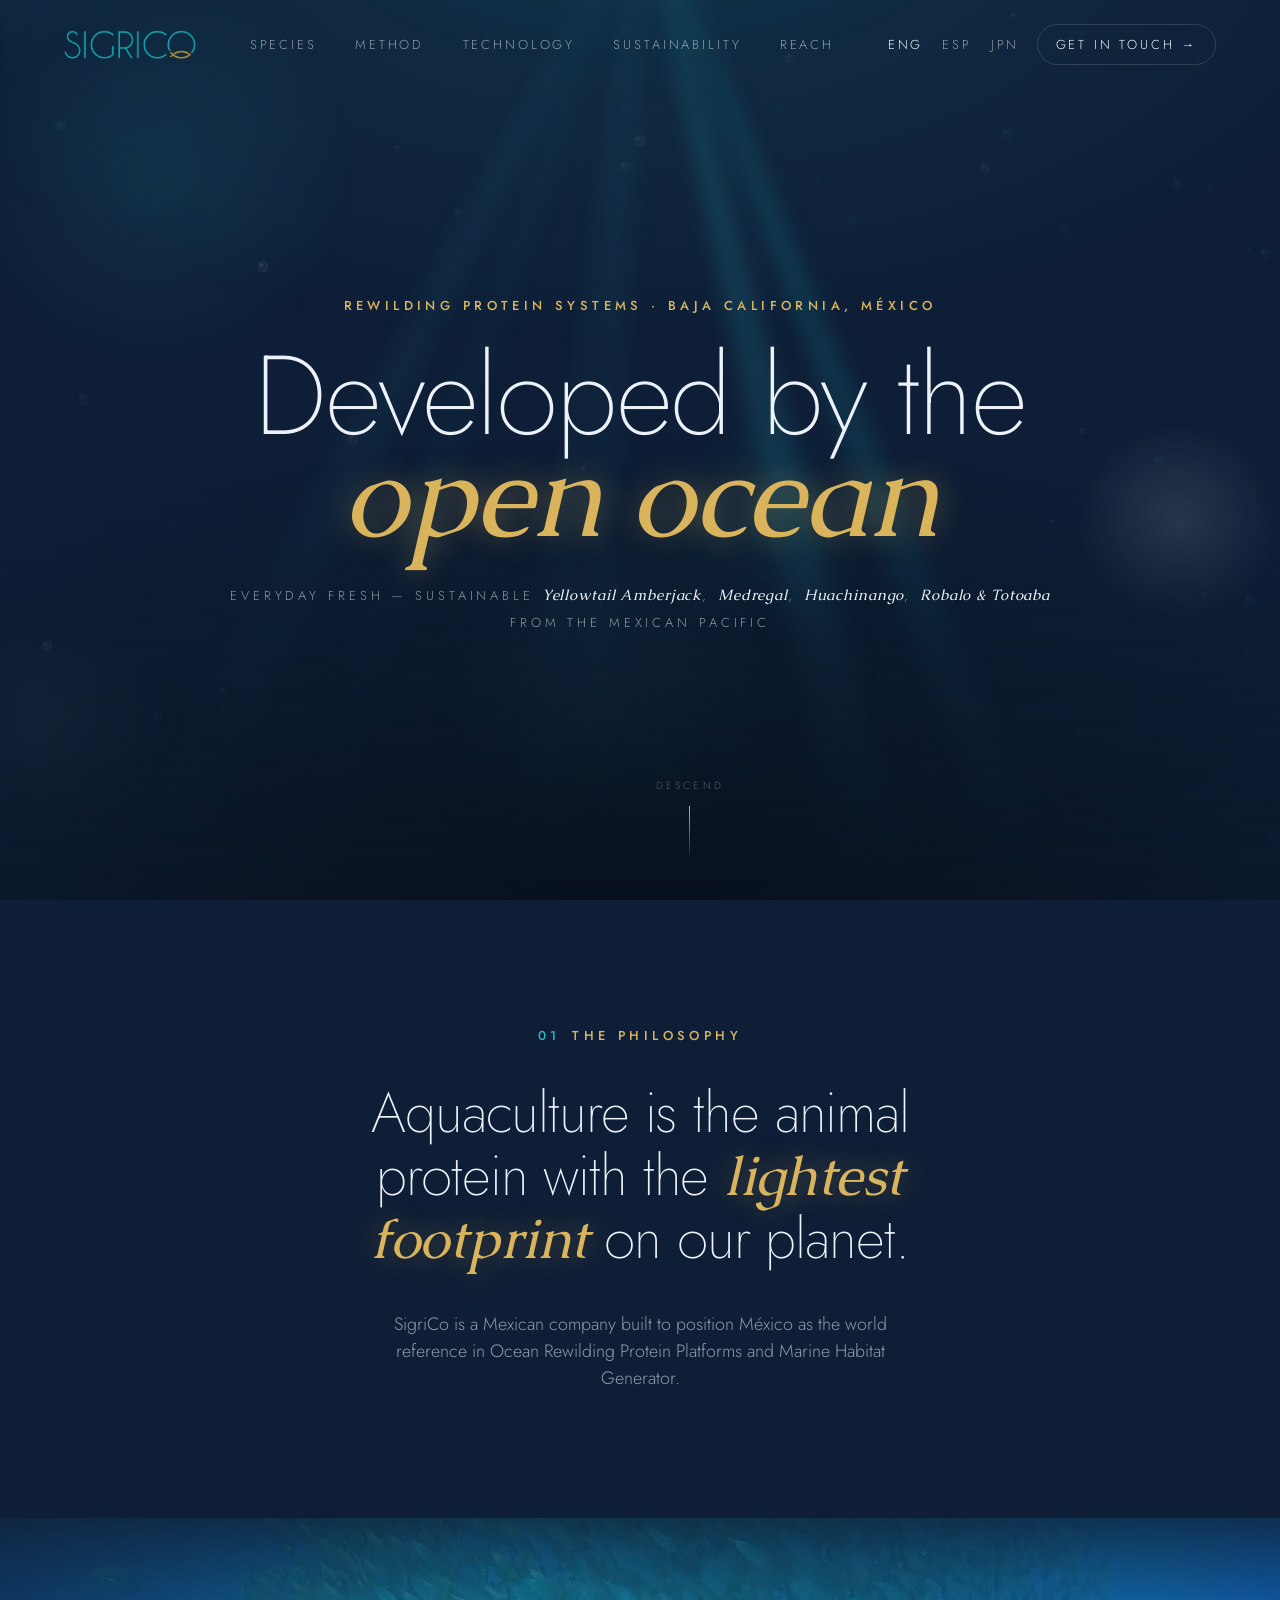
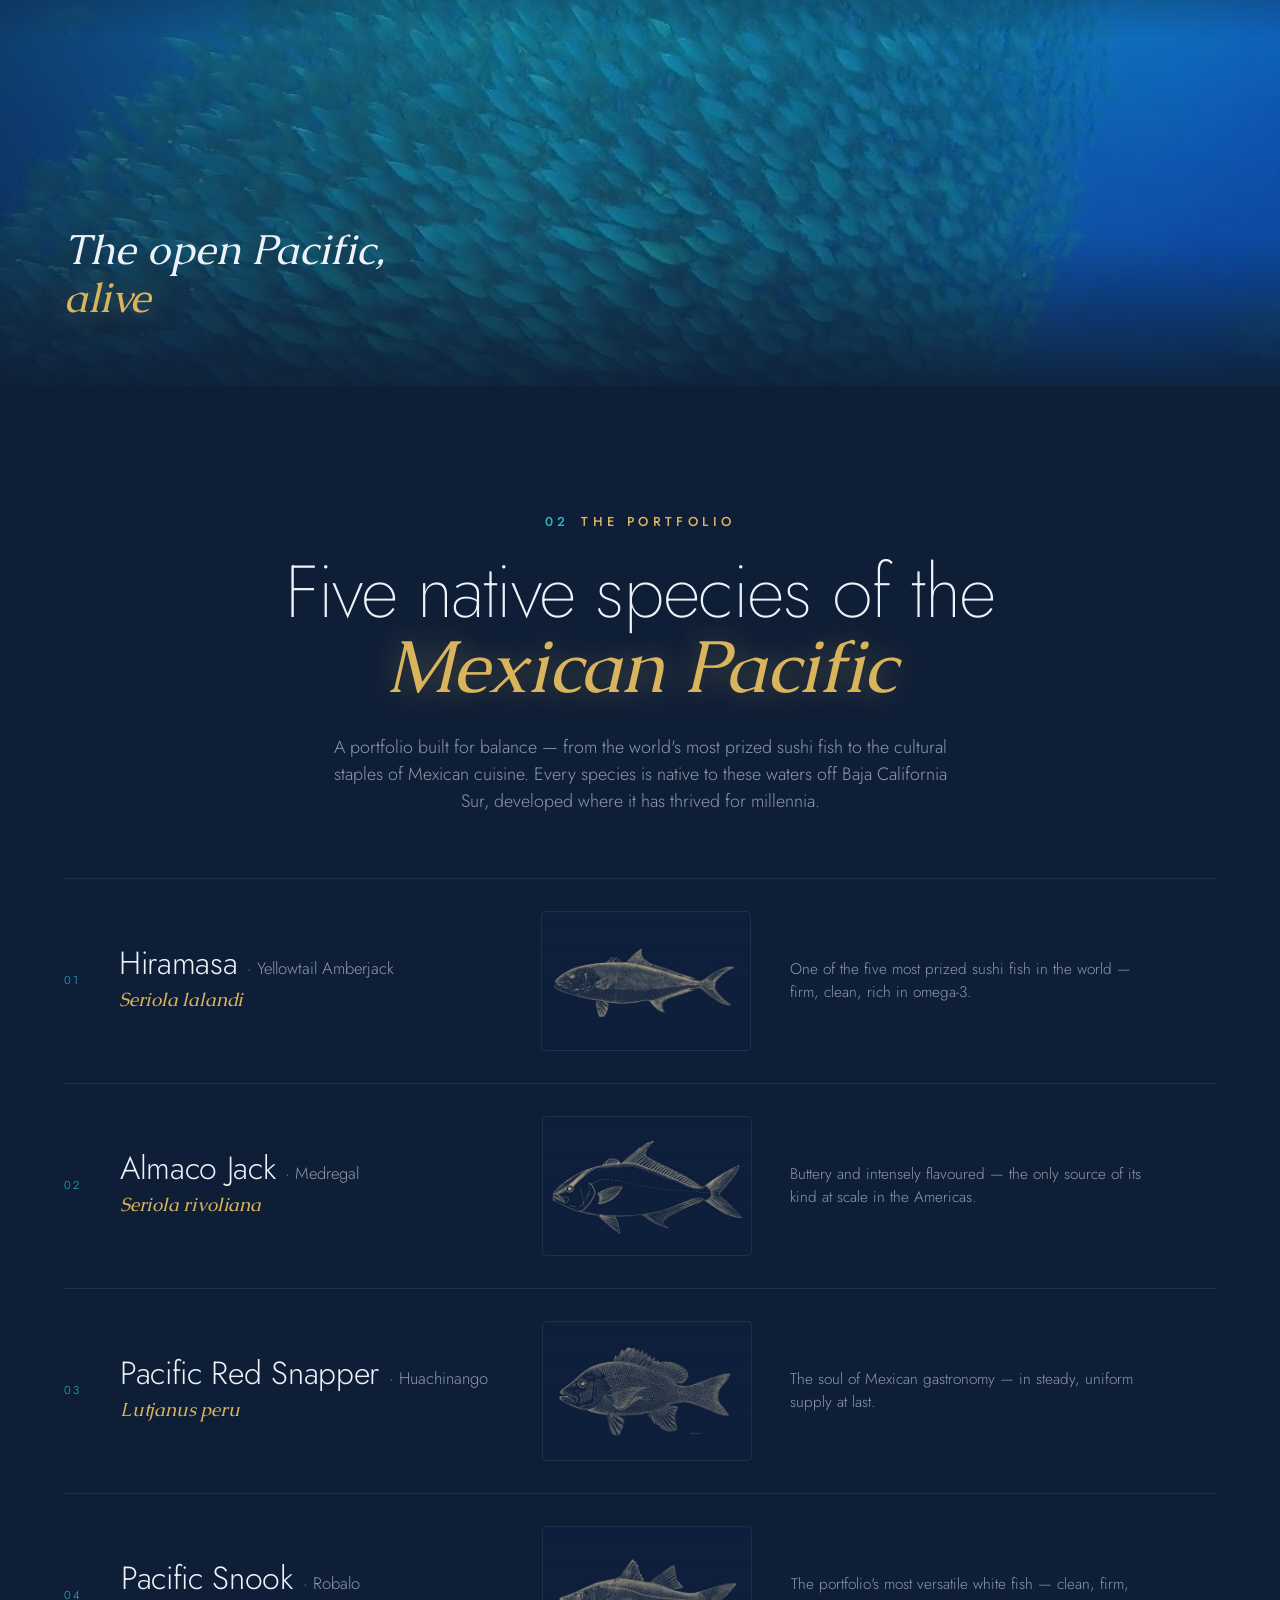
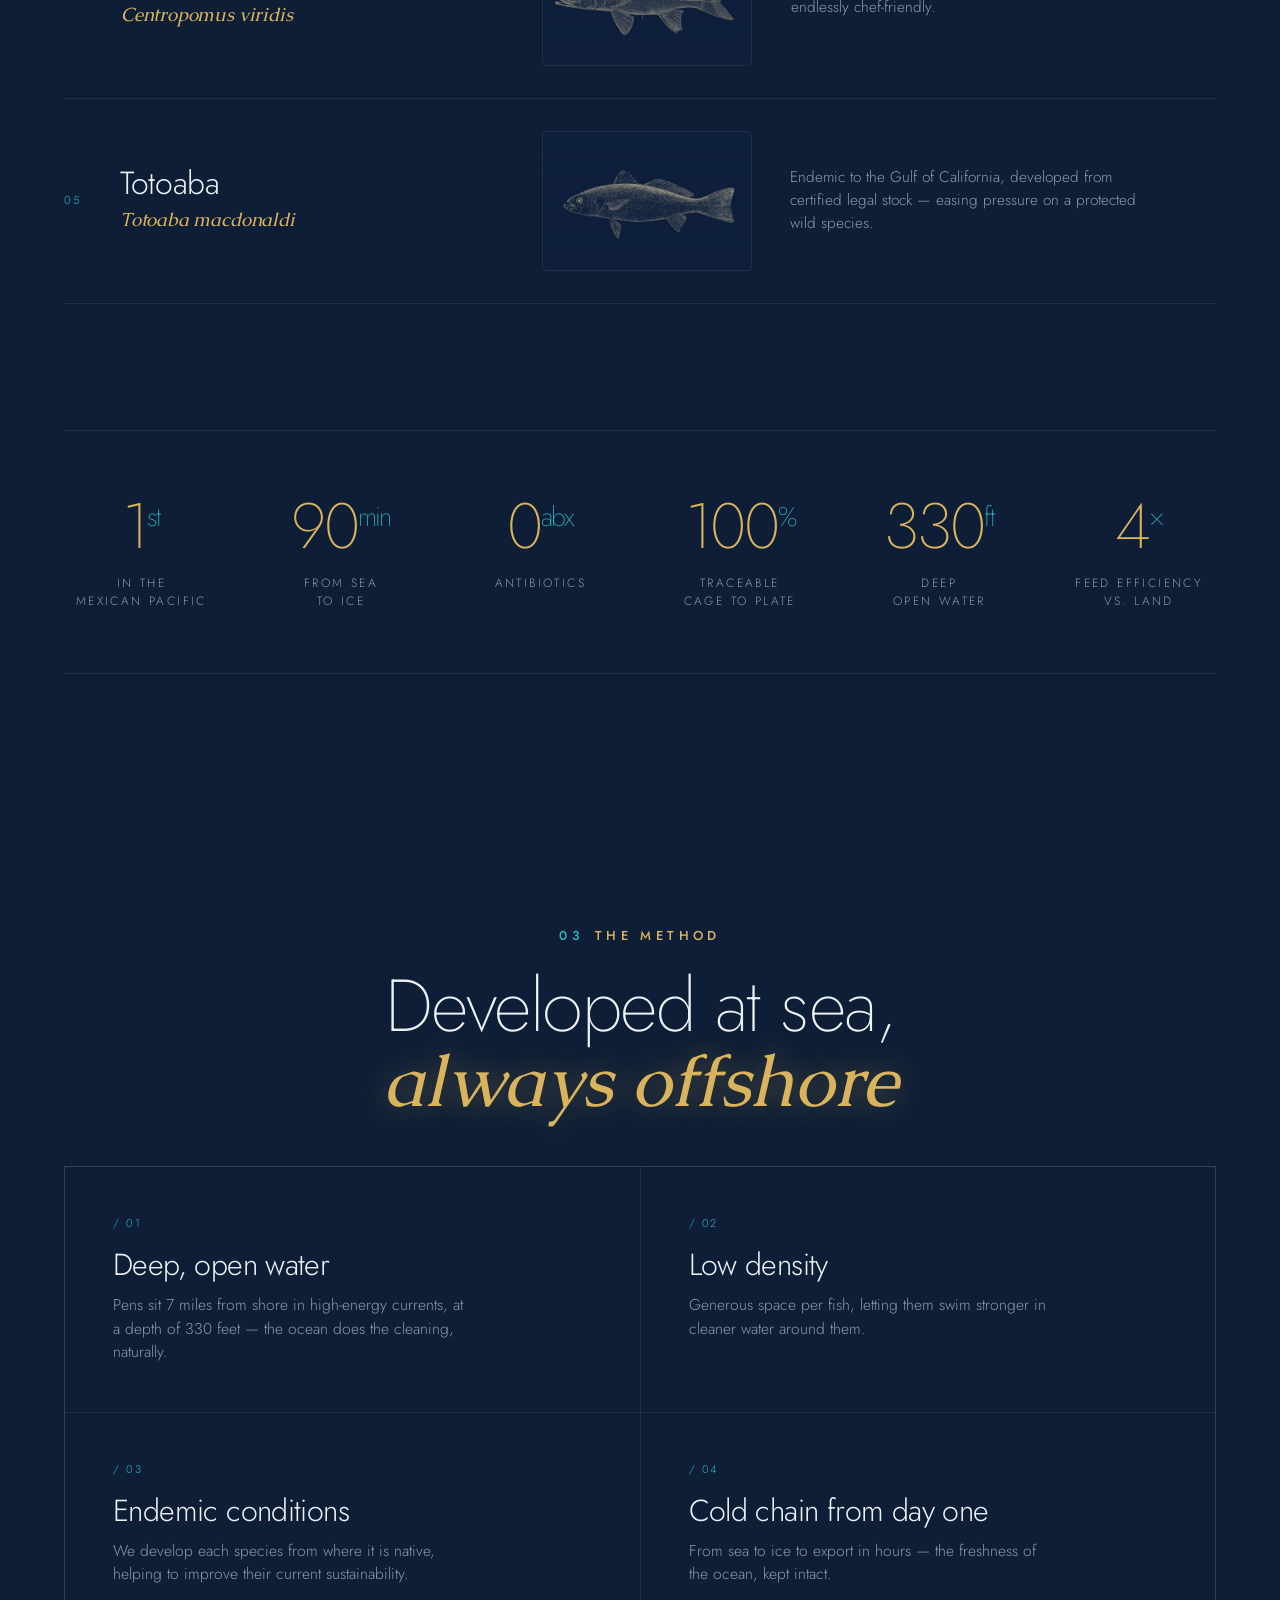
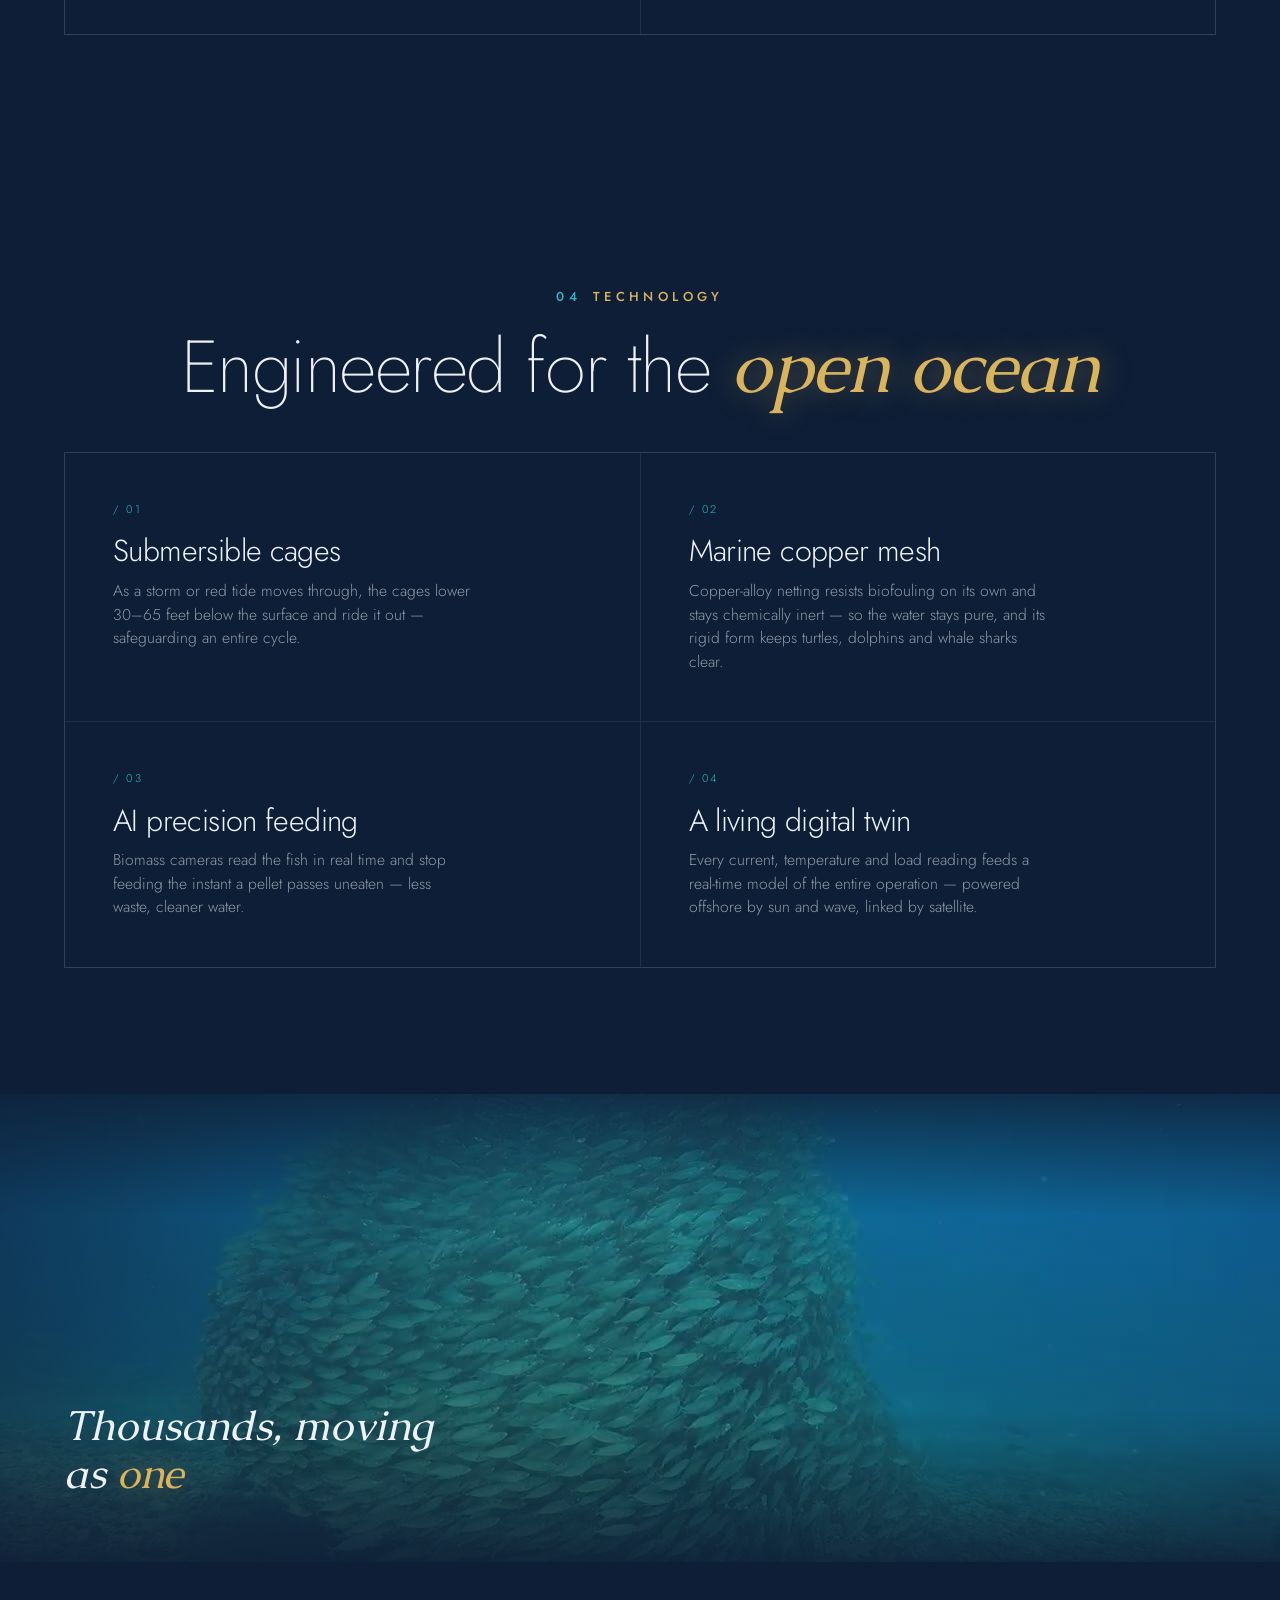
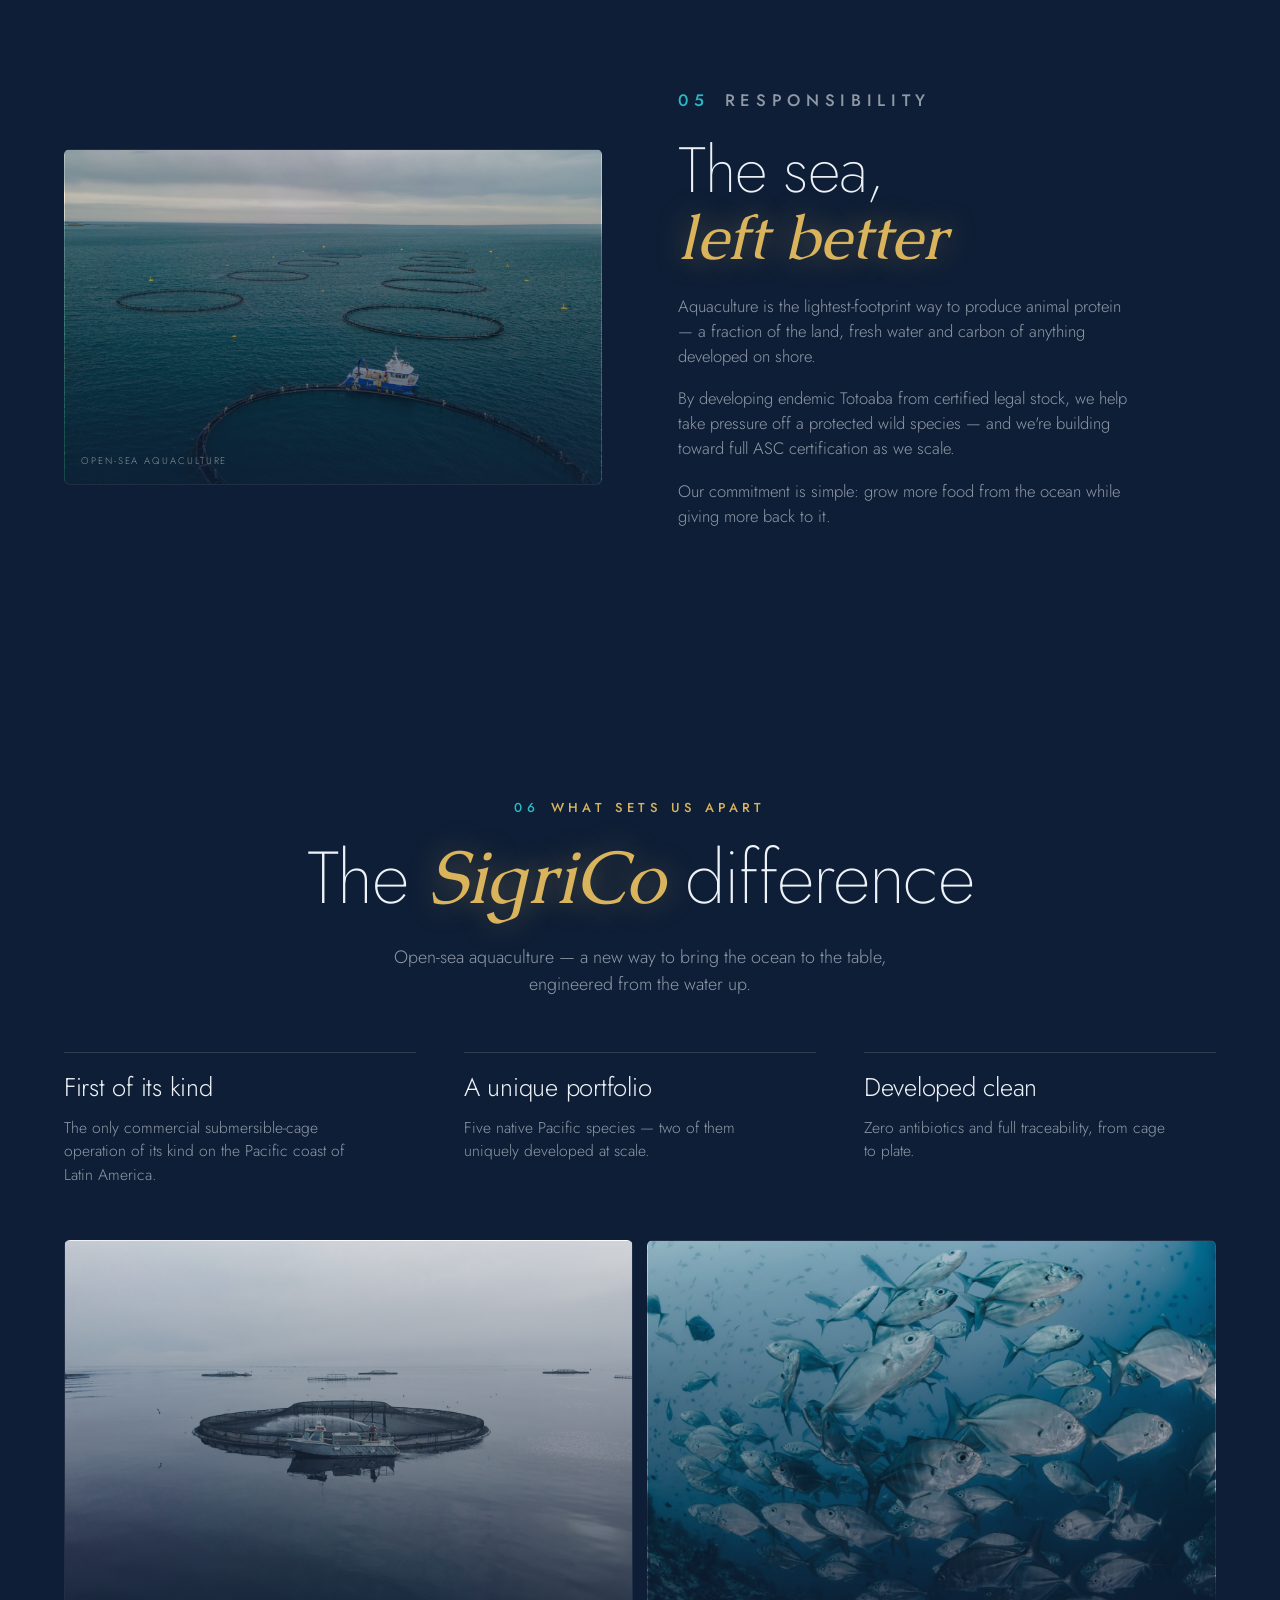
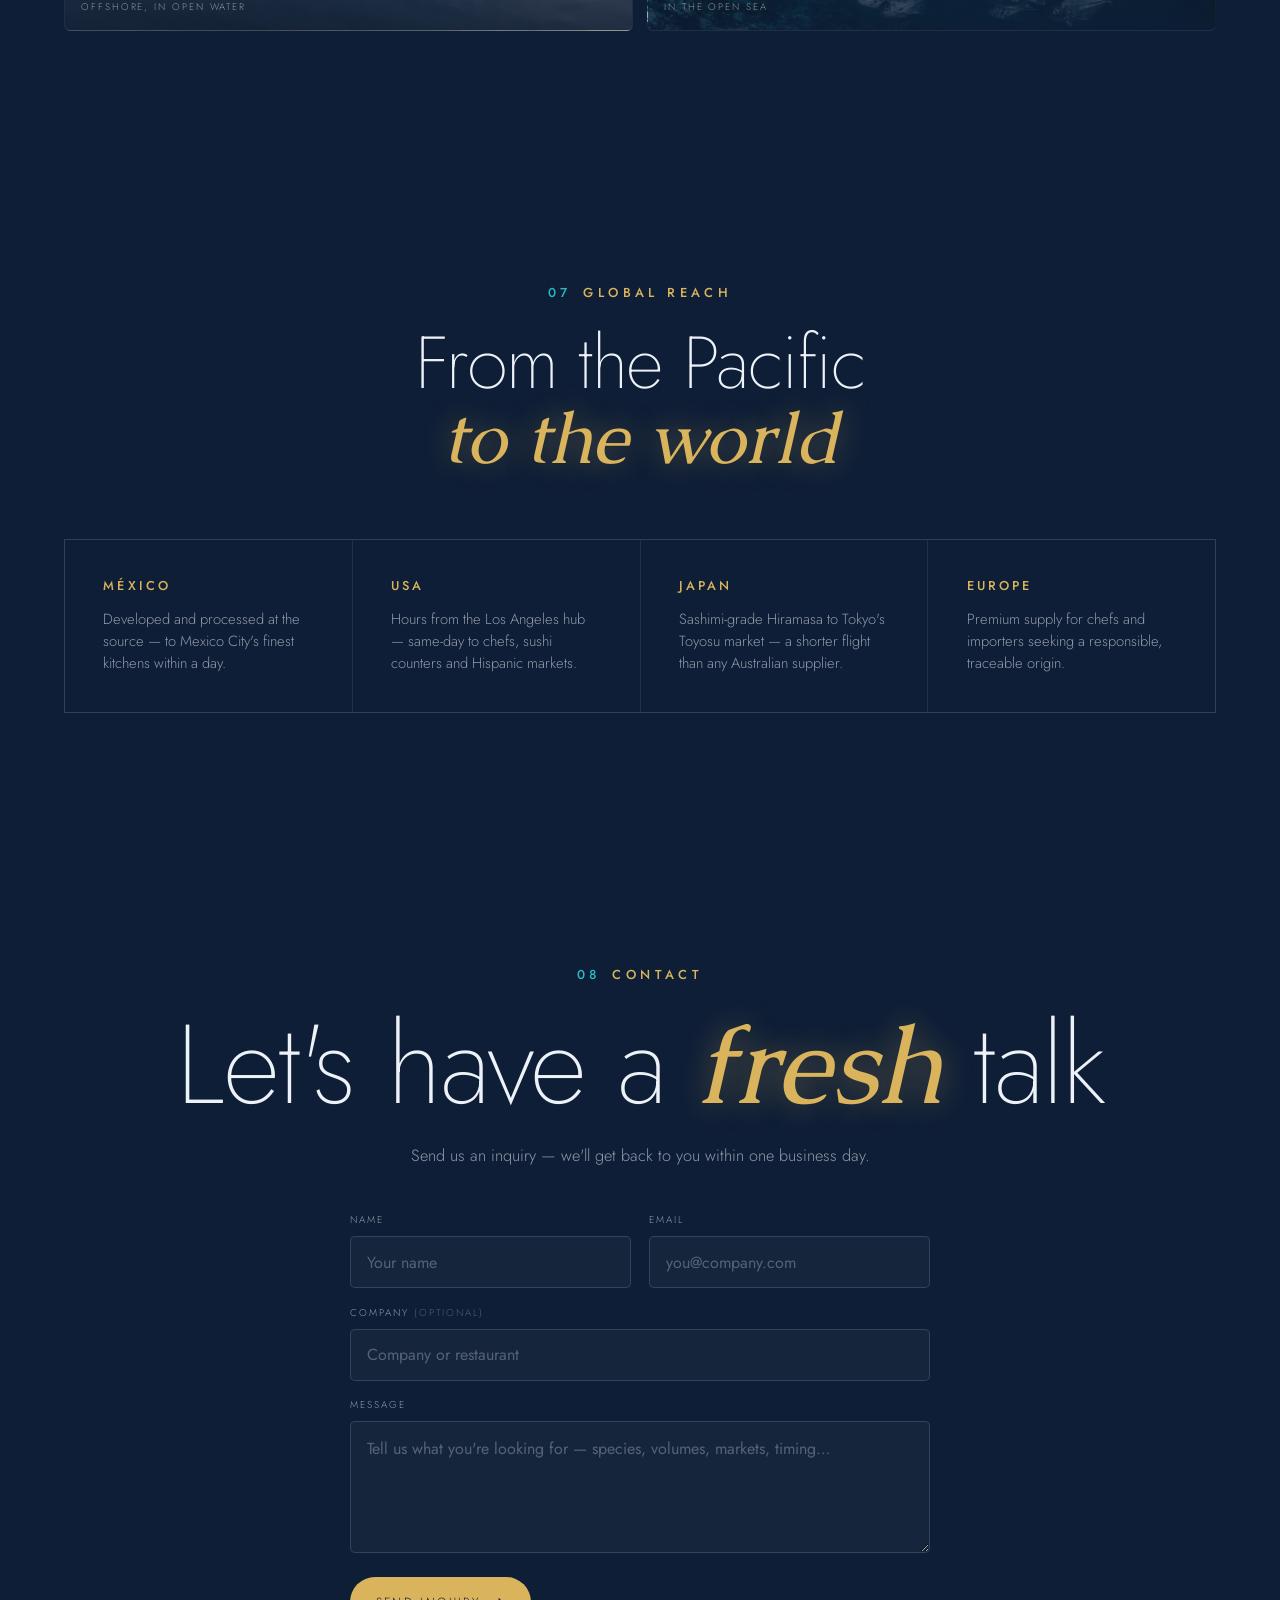
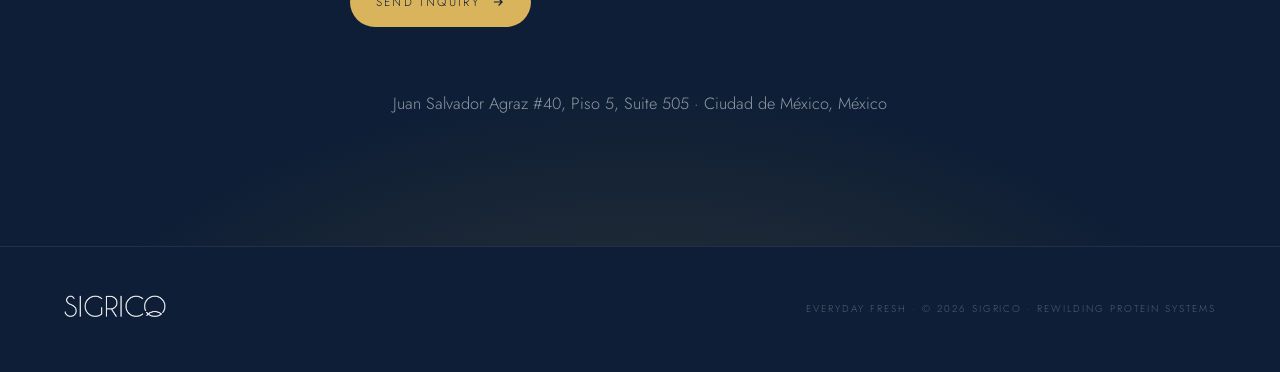
==== commit 60467058: "EN/JP: carry 'develop' wording across all pages - EN: raised/raise -> developed/develop (hero 'Devel" ====
--- a/index.html
+++ b/index.html
@@ -4,7 +4,7 @@
   <meta charset="UTF-8" />
   <meta name="viewport" content="width=device-width, initial-scale=1.0" />
   <title>SigriCo — Everyday Fresh · Rewilding Protein Systems</title>
-  <meta name="description" content="SigriCo raises premium Seriola in the open Pacific — sustainable, sea-to-table protein from Mexico. Everyday Fresh." />
+  <meta name="description" content="SigriCo develops premium Seriola in the open Pacific — sustainable, sea-to-table protein from Mexico. Everyday Fresh." />
   <meta name="theme-color" content="#081428" />
   <link rel="icon" type="image/png" href="images/favicon.png" />
 
@@ -48,7 +48,7 @@
     <div class="hero__inner">
       <p class="eyebrow hero__eyebrow">Rewilding Protein Systems · Baja California, México</p>
       <h1>
-        <span class="l1">Raised in the</span>
+        <span class="l1">Developed by the</span>
         <span class="l2 serif-it glow">open ocean</span>
       </h1>
       <p class="hero__sub">Everyday Fresh — sustainable <span class="fish">Yellowtail Amberjack</span>, <span class="fish">Medregal</span>, <span class="fish">Huachinango</span>, <span class="fish">Robalo &amp; Totoaba</span> from the Mexican Pacific</p>
@@ -88,7 +88,7 @@
         <p class="species__intro reveal d2">
           A portfolio built for balance — from the world's most prized sushi fish to the
           cultural staples of Mexican cuisine. Every species is native to these waters off
-          Baja California Sur, raised where it has thrived for millennia.
+          Baja California Sur, developed where it has thrived for millennia.
         </p>
       </div>
 
@@ -136,7 +136,7 @@
             <p class="roster__sci serif-it">Totoaba macdonaldi</p>
           </div>
           <div class="roster__photo" style="--img:url('images/fish-totoaba.jpg')"></div>
-          <p class="roster__desc">Endemic to the Gulf of California, raised from certified legal stock — easing pressure on a protected wild species.</p>
+          <p class="roster__desc">Endemic to the Gulf of California, developed from certified legal stock — easing pressure on a protected wild species.</p>
         </li>
       </ol>
     </section>
@@ -176,7 +176,7 @@
       <div style="text-align:center;">
         <p class="eyebrow reveal"><span class="idx">03</span>The Method</p>
         <h2 class="reveal d1" style="font-size:clamp(2rem,6vw,4.6rem);margin-top:1.4rem;">
-          Raised at sea,<br /><span class="serif-it glow">always offshore</span>
+          Developed at sea,<br /><span class="serif-it glow">always offshore</span>
         </h2>
       </div>
       <div class="steps">
@@ -193,7 +193,7 @@
         <div class="step reveal d2">
           <div class="step__n">/ 03</div>
           <h3>Endemic conditions</h3>
-          <p>We raise each species from where it is native, helping to improve their current sustainability.</p>
+          <p>We develop each species from where it is native, helping to improve their current sustainability.</p>
         </div>
         <div class="step reveal d3">
           <div class="step__n">/ 04</div>
@@ -255,10 +255,10 @@
         <h2 class="reveal d1">The sea,<br /><span class="serif-it glow">left better</span></h2>
         <p class="reveal d2">
           Aquaculture is the lightest-footprint way to produce animal protein — a fraction of
-          the land, fresh water and carbon of anything raised on shore.
+          the land, fresh water and carbon of anything developed on shore.
         </p>
         <p class="reveal d2">
-          By raising endemic Totoaba from certified legal stock, we help take pressure off a
+          By developing endemic Totoaba from certified legal stock, we help take pressure off a
           protected wild species — and we're building toward full ASC certification as we scale.
         </p>
         <p class="reveal d2">
@@ -285,10 +285,10 @@
         </div>
         <div class="diff__item reveal d1">
           <h3>A unique portfolio</h3>
-          <p>Five native Pacific species — two of them uniquely raised at scale.</p>
+          <p>Five native Pacific species — two of them uniquely developed at scale.</p>
         </div>
         <div class="diff__item reveal d2">
-          <h3>Raised clean</h3>
+          <h3>Developed clean</h3>
           <p>Zero antibiotics and full traceability, from cage to plate.</p>
         </div>
       </div>
@@ -310,7 +310,7 @@
         <h2 class="reveal d1">From the Pacific<br /><span class="serif-it glow">to the world</span></h2>
       </div>
       <div class="markets">
-        <div class="market reveal"><h3>México</h3><p>Raised and processed at the source — to Mexico City's finest kitchens within a day.</p></div>
+        <div class="market reveal"><h3>México</h3><p>Developed and processed at the source — to Mexico City's finest kitchens within a day.</p></div>
         <div class="market reveal d1"><h3>USA</h3><p>Hours from the Los Angeles hub — same-day to chefs, sushi counters and Hispanic markets.</p></div>
         <div class="market reveal d2"><h3>Japan</h3><p>Sashimi-grade Hiramasa to Tokyo's Toyosu market — a shorter flight than any Australian supplier.</p></div>
         <div class="market reveal d3"><h3>Europe</h3><p>Premium supply for chefs and importers seeking a responsible, traceable origin.</p></div>
--- a/styles.css
+++ b/styles.css
@@ -6,9 +6,9 @@
 
 :root {
   /* ocean canvas */
-  --bg:        #081428;   /* deep navy */
-  --bg-2:      #0c1b36;
-  --bg-3:      #102344;
+  --bg:        #0e1e36;   /* deep navy — lifted a touch lighter */
+  --bg-2:      #122544;
+  --bg-3:      #162d52;
 
   /* ink */
   --ink:       #edf2f8;
@@ -102,7 +102,7 @@
   border-bottom: 1px solid transparent;
 }
 .nav.scrolled {
-  background: rgba(8, 20, 40, 0.72);
+  background: rgba(14, 30, 54, 0.72);
   backdrop-filter: blur(14px);
   -webkit-backdrop-filter: blur(14px);
   padding-top: 1rem; padding-bottom: 1rem;
@@ -326,7 +326,7 @@
 /* real photography, tinted into the deep-ocean palette */
 .media.photo, .gcell.photo {
   background-image:
-    linear-gradient(180deg, rgba(8,20,40,0.18) 0%, rgba(8,20,40,0.52) 62%, rgba(8,20,40,0.86) 100%),
+    linear-gradient(180deg, rgba(14, 30, 54,0.18) 0%, rgba(14, 30, 54,0.52) 62%, rgba(14, 30, 54,0.86) 100%),
     var(--img);
   background-size: cover;
   background-position: center;
@@ -358,9 +358,9 @@
 .interlude::after {         /* depth overlay — darker at the seams so it melts into the dark sections */
   content: ""; position: absolute; inset: 0; z-index: 1; pointer-events: none;
   background:
-    linear-gradient(180deg, rgba(8,20,40,0.85) 0%, rgba(8,20,40,0.28) 26%,
-                    rgba(8,20,40,0.34) 68%, rgba(8,20,40,0.92) 100%),
-    linear-gradient(90deg, rgba(8,20,40,0.55), transparent 42%);
+    linear-gradient(180deg, rgba(14, 30, 54,0.85) 0%, rgba(14, 30, 54,0.28) 26%,
+                    rgba(14, 30, 54,0.34) 68%, rgba(14, 30, 54,0.92) 100%),
+    linear-gradient(90deg, rgba(14, 30, 54,0.55), transparent 42%);
 }
 .interlude__cap {
   position: absolute; left: 0; bottom: 0; z-index: 2;
@@ -414,7 +414,7 @@
   aspect-ratio: 3 / 2; border-radius: 5px; overflow: hidden;
   border: 1px solid var(--line);
   background:
-    linear-gradient(180deg, rgba(8,20,40,0.10), rgba(8,20,40,0.42)),
+    linear-gradient(180deg, rgba(14, 30, 54,0.10), rgba(14, 30, 54,0.42)),
     var(--img) center / cover no-repeat;
   transition: transform 0.6s var(--ease), filter 0.6s var(--ease);
 }
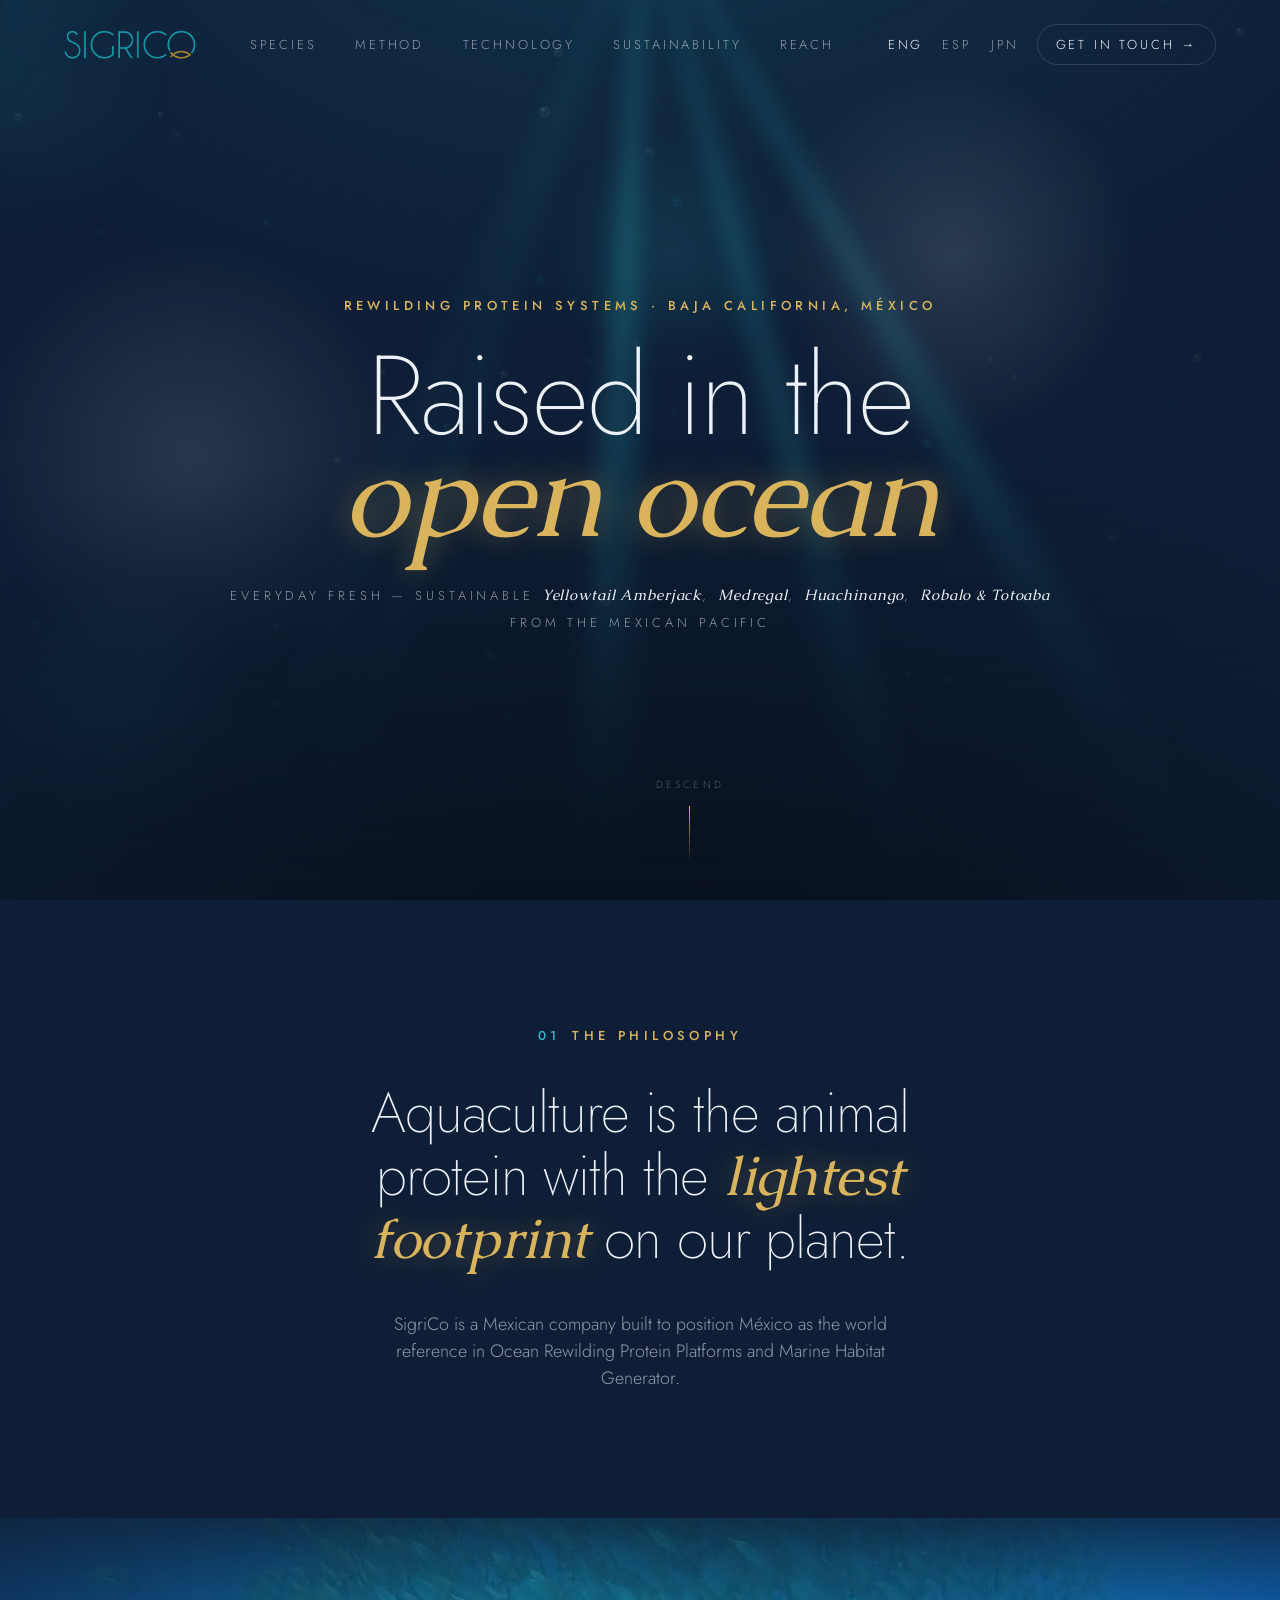
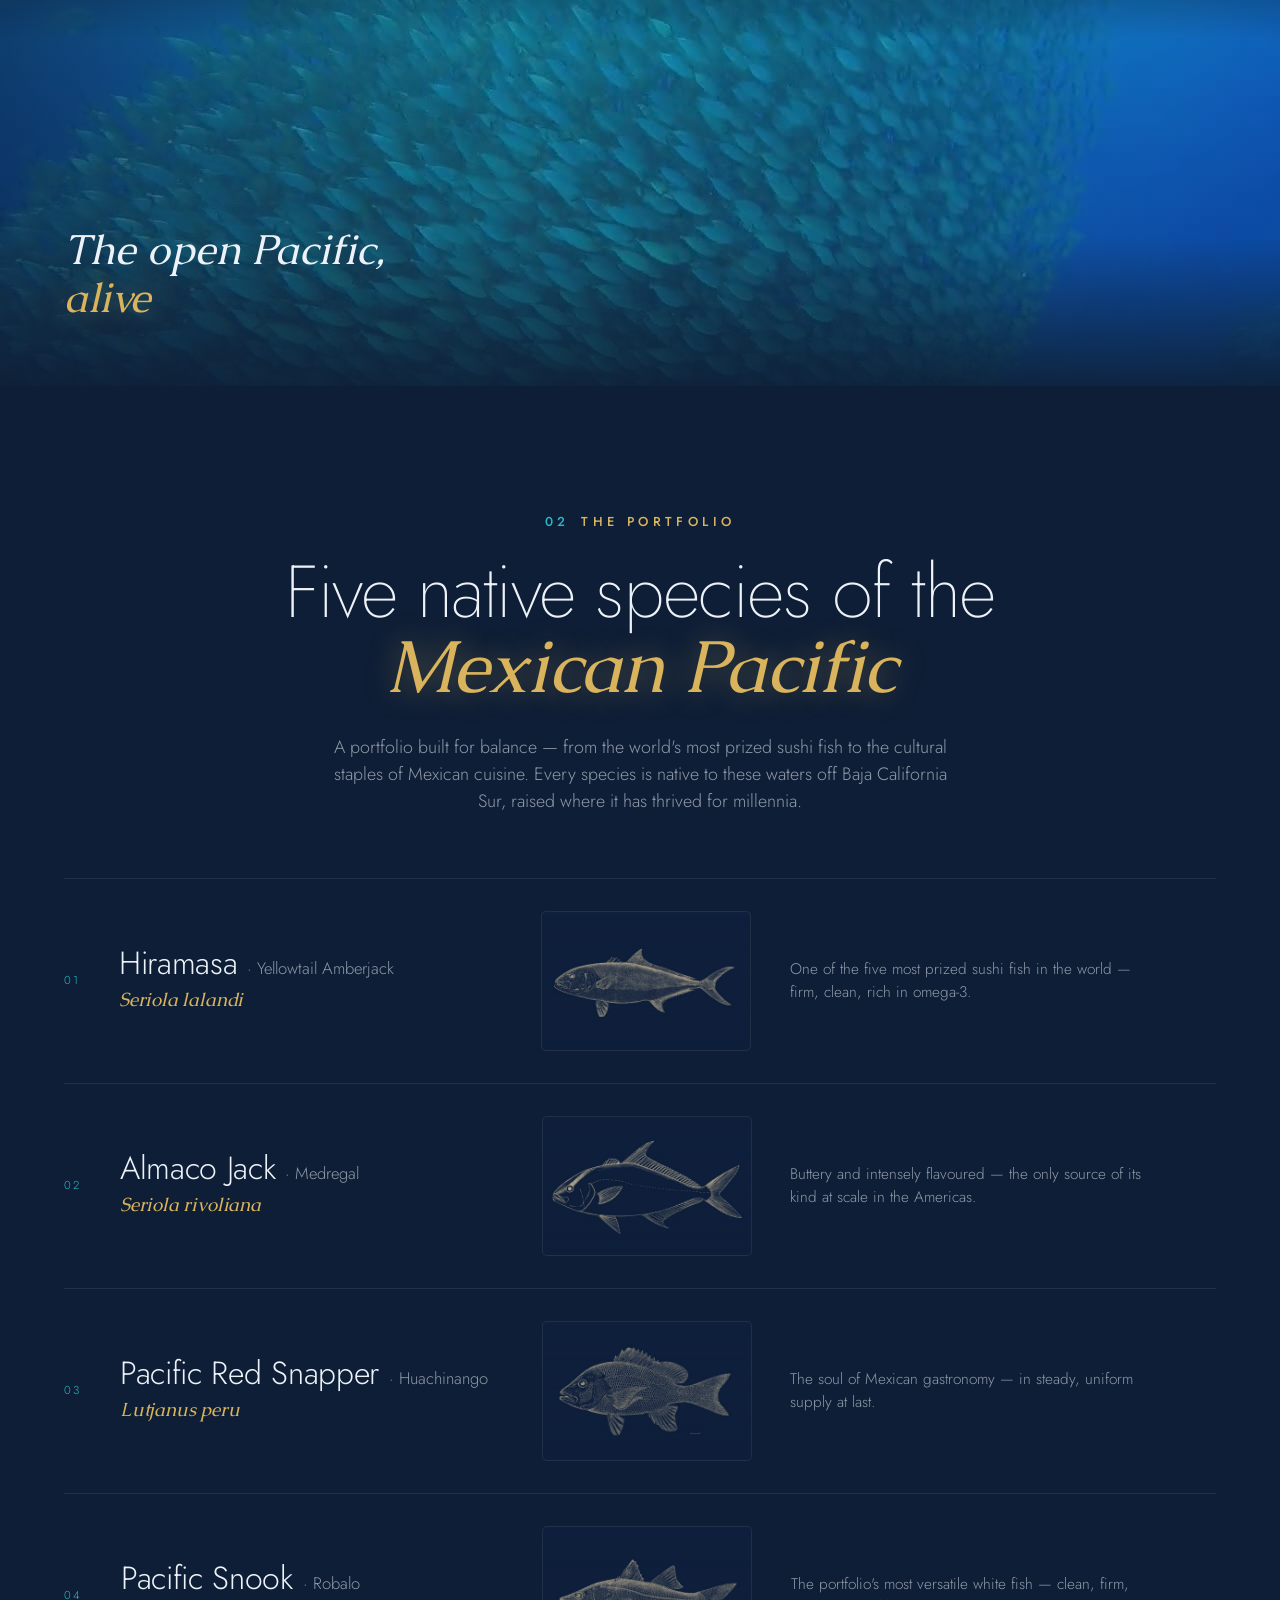
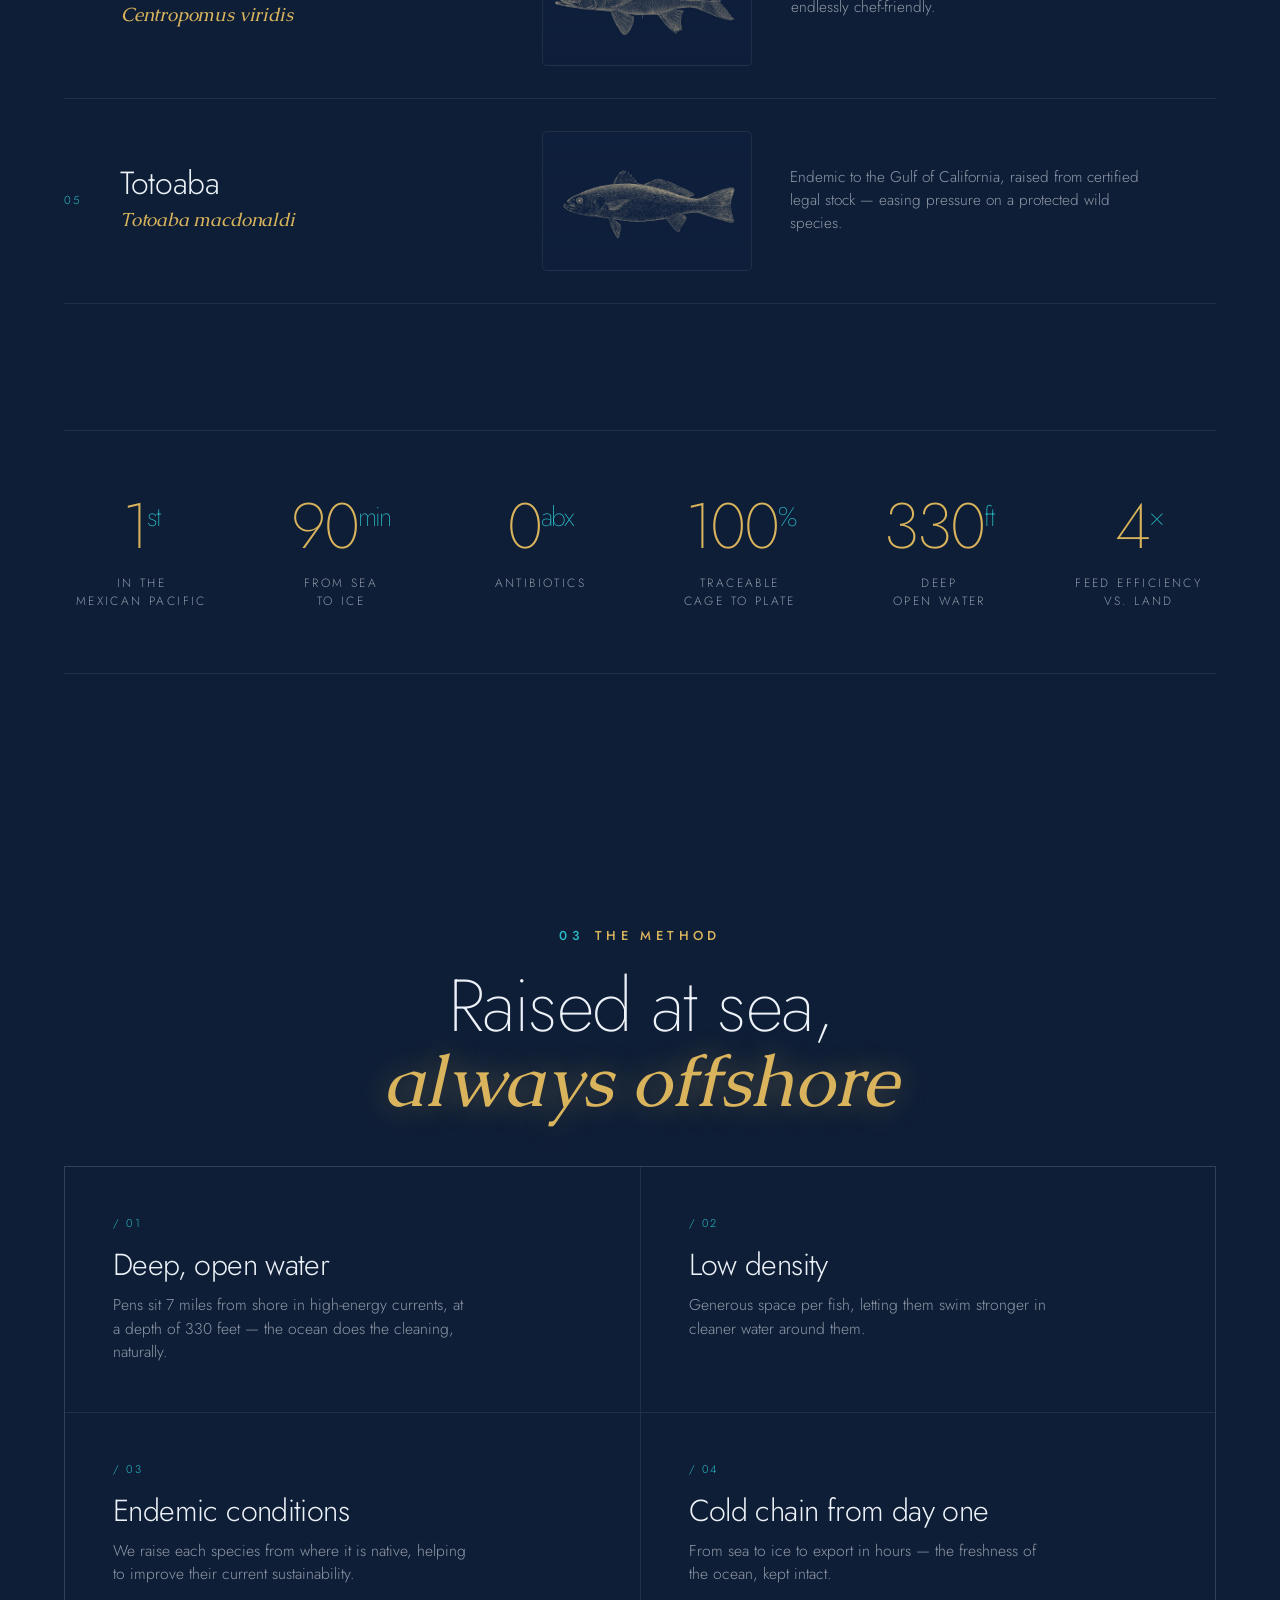
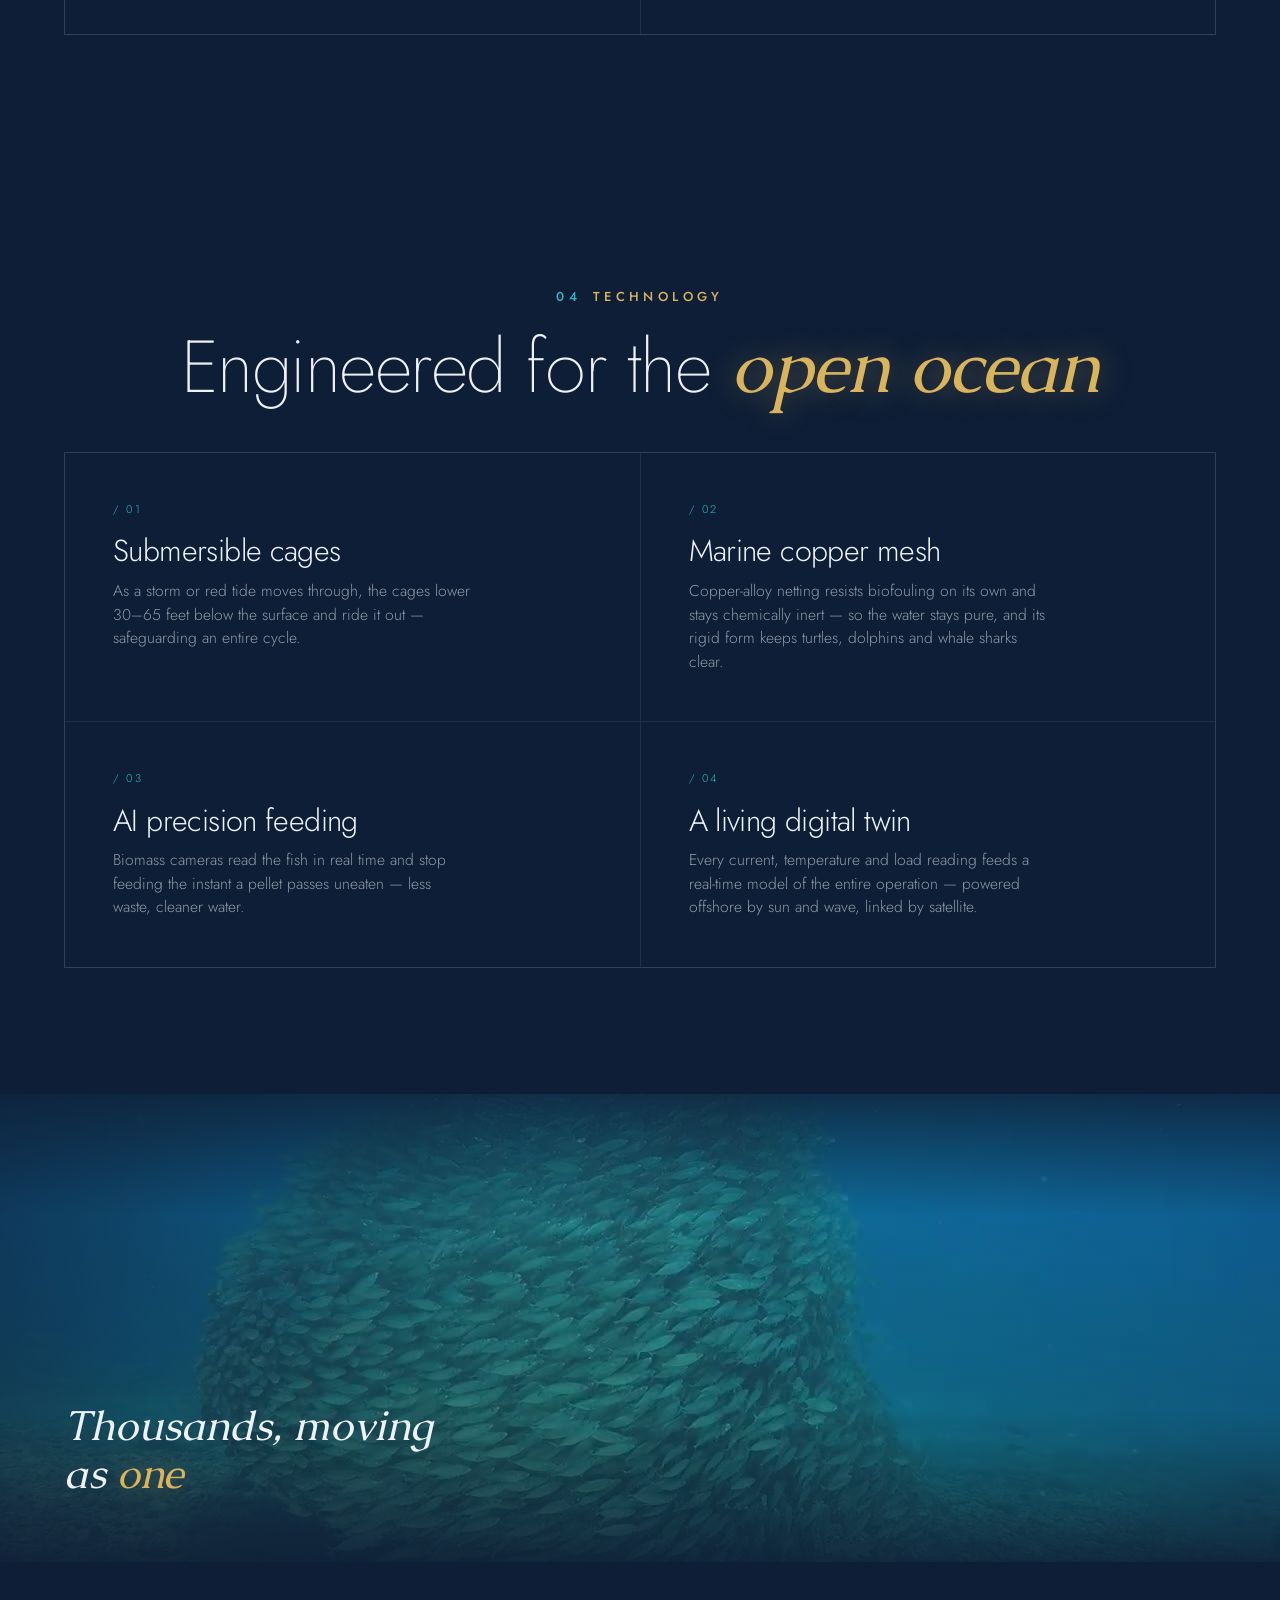
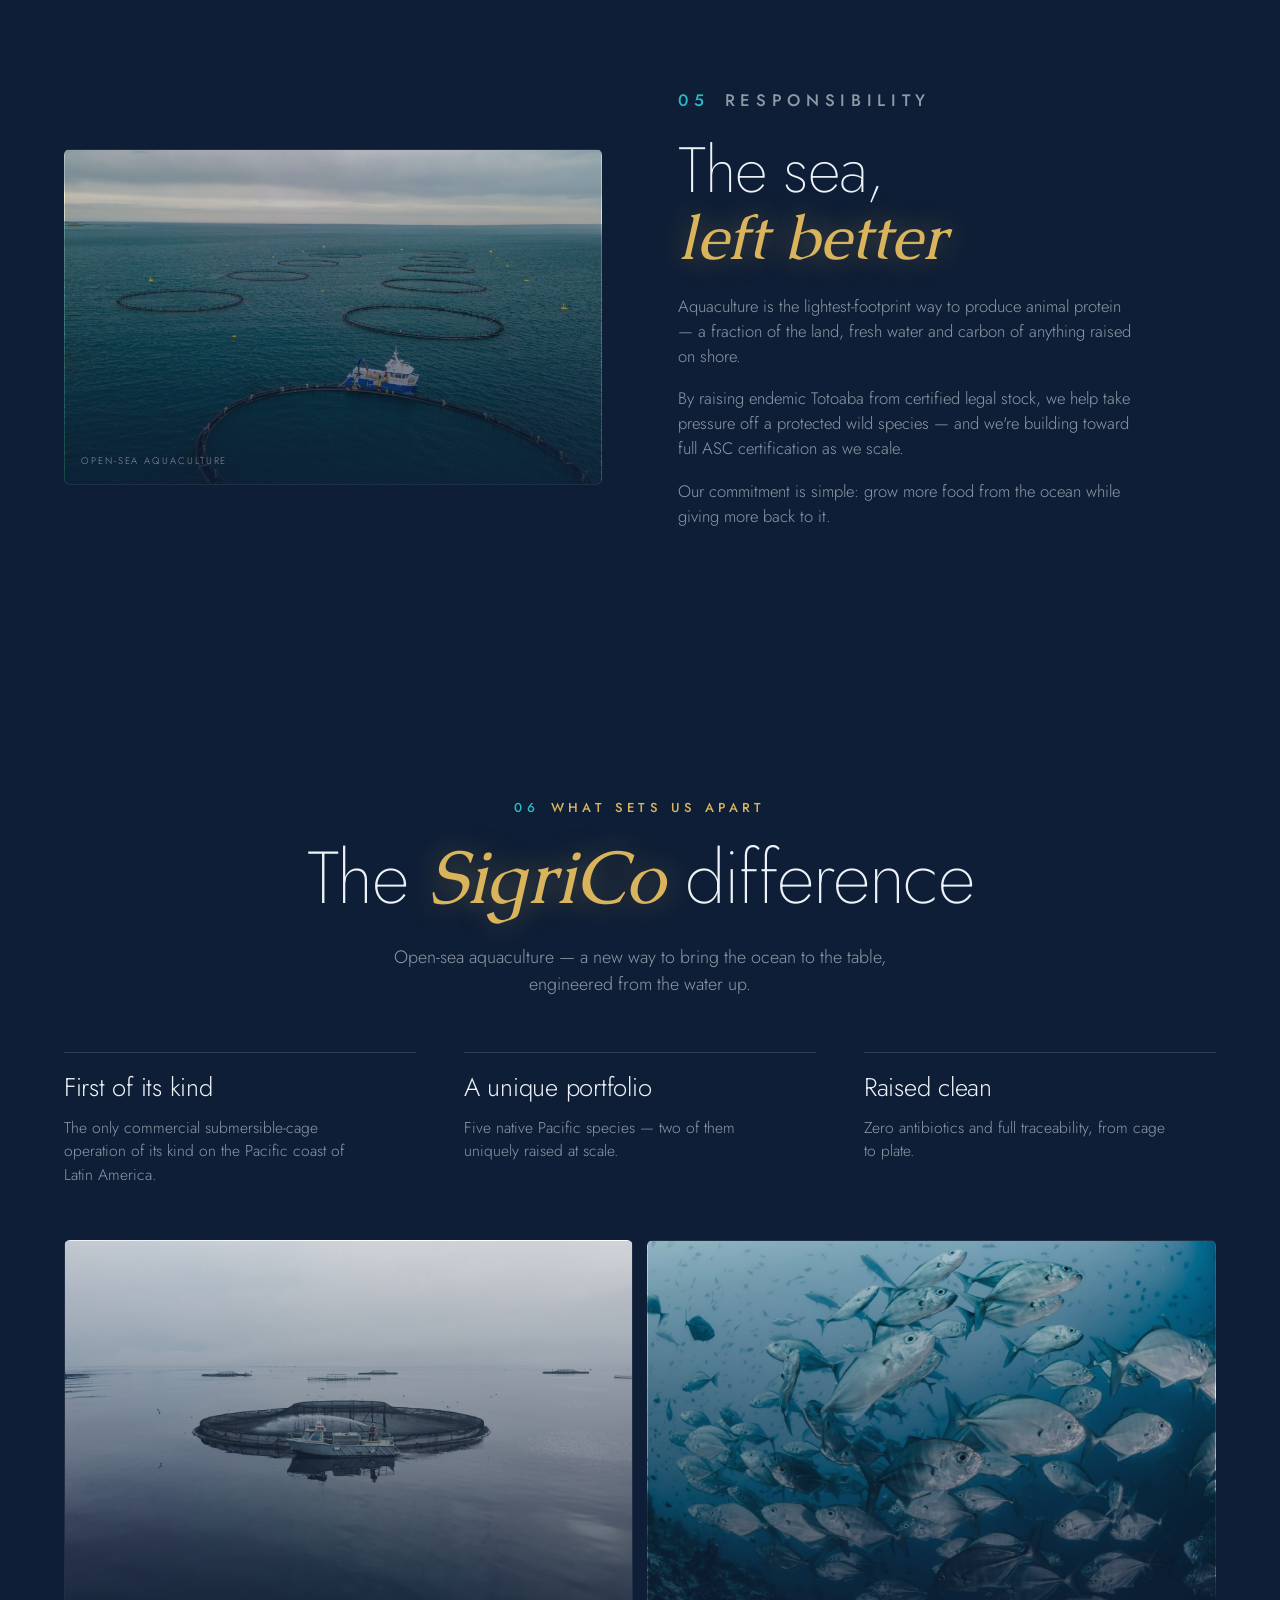
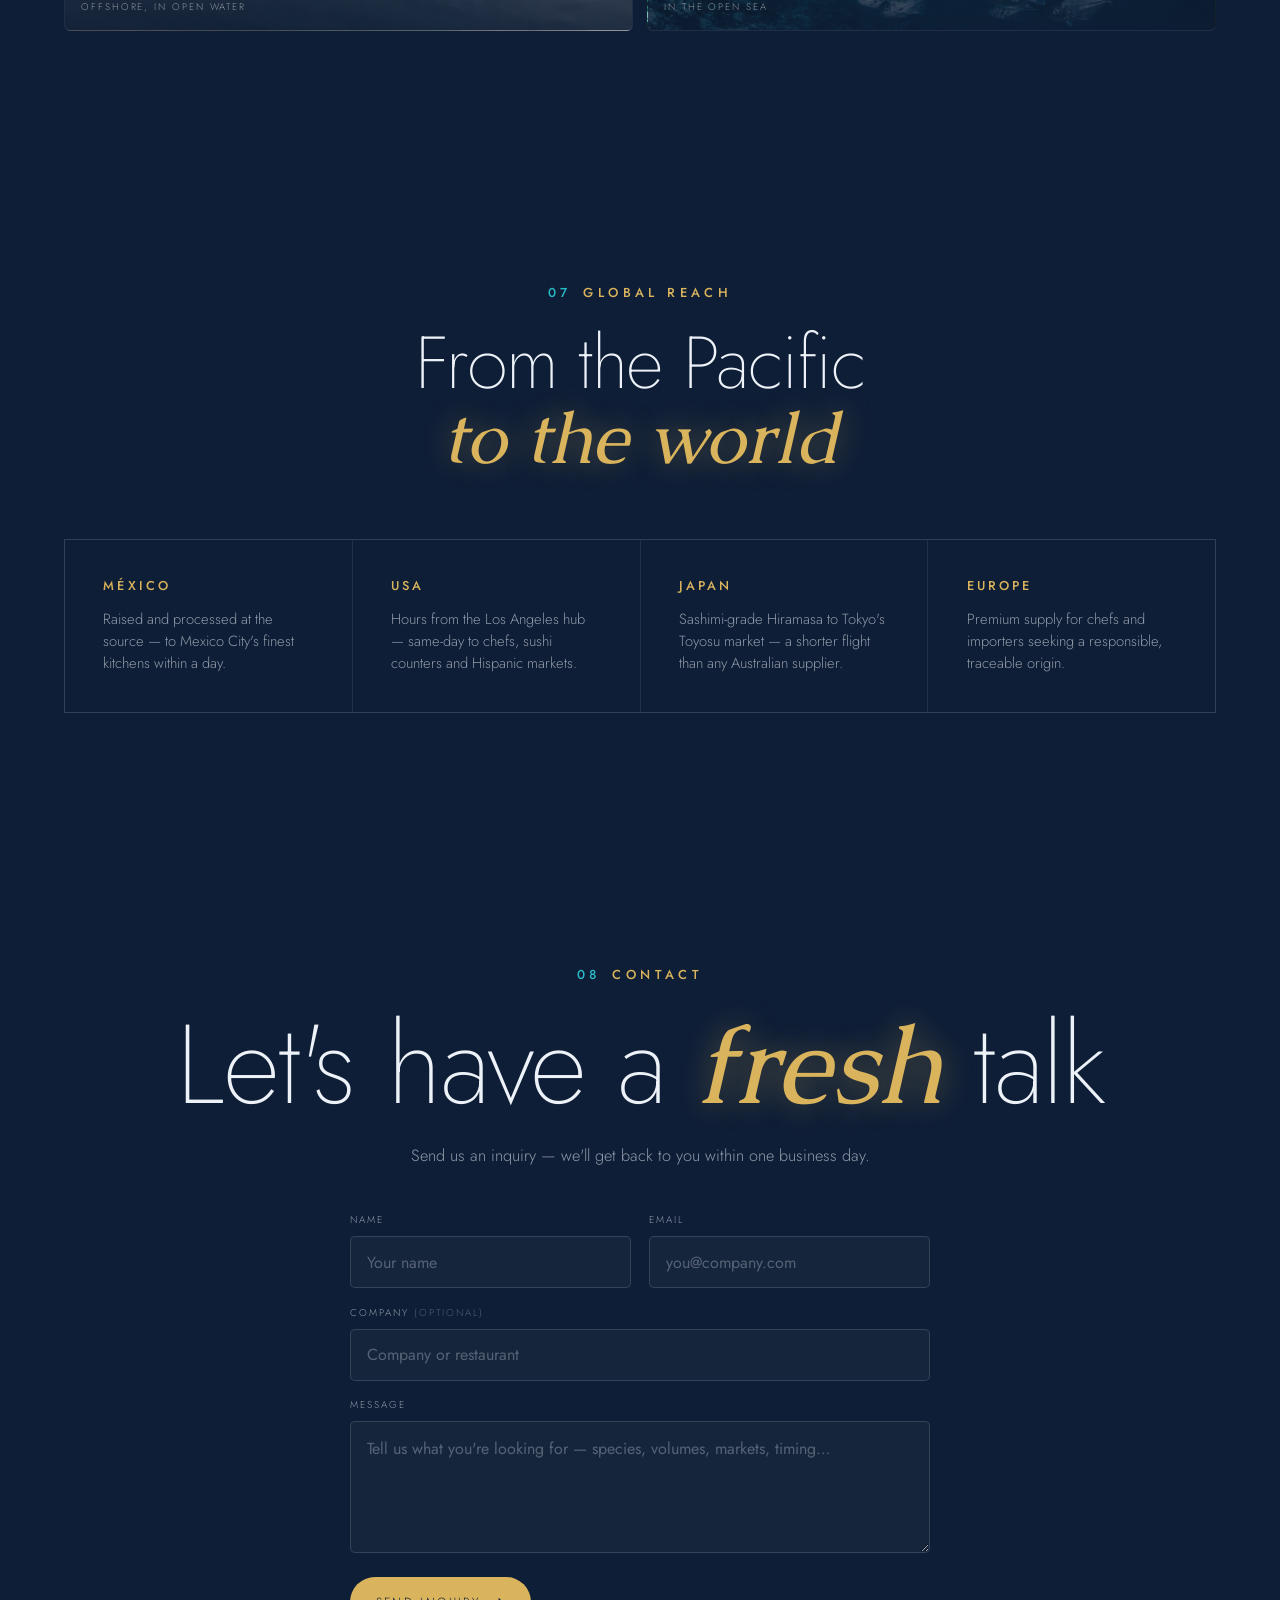
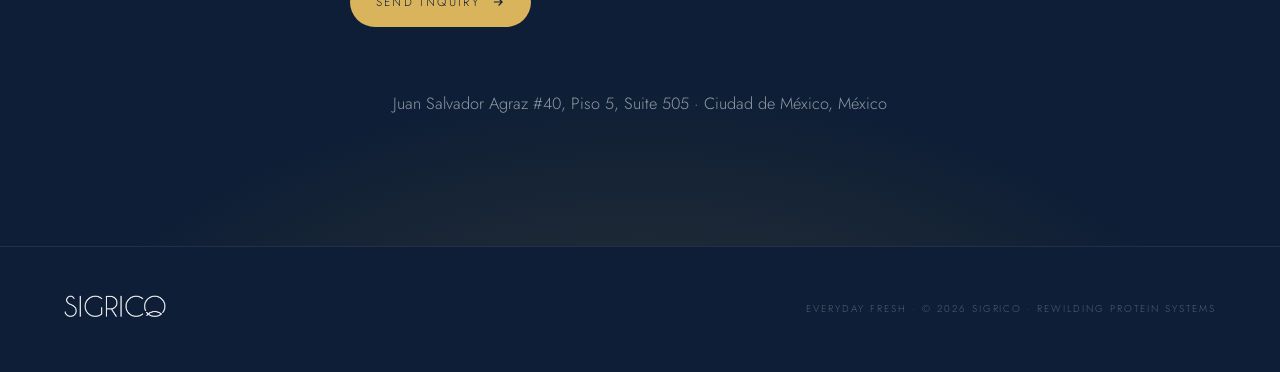
==== commit 4e415ecf: "Revert English page: developed -> raised (ES stays desarrollado, JP stays 育む) Co-Authored-By: Claude" ====
--- a/index.html
+++ b/index.html
@@ -4,7 +4,7 @@
   <meta charset="UTF-8" />
   <meta name="viewport" content="width=device-width, initial-scale=1.0" />
   <title>SigriCo — Everyday Fresh · Rewilding Protein Systems</title>
-  <meta name="description" content="SigriCo develops premium Seriola in the open Pacific — sustainable, sea-to-table protein from Mexico. Everyday Fresh." />
+  <meta name="description" content="SigriCo raises premium Seriola in the open Pacific — sustainable, sea-to-table protein from Mexico. Everyday Fresh." />
   <meta name="theme-color" content="#081428" />
   <link rel="icon" type="image/png" href="images/favicon.png" />
 
@@ -48,7 +48,7 @@
     <div class="hero__inner">
       <p class="eyebrow hero__eyebrow">Rewilding Protein Systems · Baja California, México</p>
       <h1>
-        <span class="l1">Developed by the</span>
+        <span class="l1">Raised in the</span>
         <span class="l2 serif-it glow">open ocean</span>
       </h1>
       <p class="hero__sub">Everyday Fresh — sustainable <span class="fish">Yellowtail Amberjack</span>, <span class="fish">Medregal</span>, <span class="fish">Huachinango</span>, <span class="fish">Robalo &amp; Totoaba</span> from the Mexican Pacific</p>
@@ -88,7 +88,7 @@
         <p class="species__intro reveal d2">
           A portfolio built for balance — from the world's most prized sushi fish to the
           cultural staples of Mexican cuisine. Every species is native to these waters off
-          Baja California Sur, developed where it has thrived for millennia.
+          Baja California Sur, raised where it has thrived for millennia.
         </p>
       </div>
 
@@ -136,7 +136,7 @@
             <p class="roster__sci serif-it">Totoaba macdonaldi</p>
           </div>
           <div class="roster__photo" style="--img:url('images/fish-totoaba.jpg')"></div>
-          <p class="roster__desc">Endemic to the Gulf of California, developed from certified legal stock — easing pressure on a protected wild species.</p>
+          <p class="roster__desc">Endemic to the Gulf of California, raised from certified legal stock — easing pressure on a protected wild species.</p>
         </li>
       </ol>
     </section>
@@ -176,7 +176,7 @@
       <div style="text-align:center;">
         <p class="eyebrow reveal"><span class="idx">03</span>The Method</p>
         <h2 class="reveal d1" style="font-size:clamp(2rem,6vw,4.6rem);margin-top:1.4rem;">
-          Developed at sea,<br /><span class="serif-it glow">always offshore</span>
+          Raised at sea,<br /><span class="serif-it glow">always offshore</span>
         </h2>
       </div>
       <div class="steps">
@@ -193,7 +193,7 @@
         <div class="step reveal d2">
           <div class="step__n">/ 03</div>
           <h3>Endemic conditions</h3>
-          <p>We develop each species from where it is native, helping to improve their current sustainability.</p>
+          <p>We raise each species from where it is native, helping to improve their current sustainability.</p>
         </div>
         <div class="step reveal d3">
           <div class="step__n">/ 04</div>
@@ -255,10 +255,10 @@
         <h2 class="reveal d1">The sea,<br /><span class="serif-it glow">left better</span></h2>
         <p class="reveal d2">
           Aquaculture is the lightest-footprint way to produce animal protein — a fraction of
-          the land, fresh water and carbon of anything developed on shore.
+          the land, fresh water and carbon of anything raised on shore.
         </p>
         <p class="reveal d2">
-          By developing endemic Totoaba from certified legal stock, we help take pressure off a
+          By raising endemic Totoaba from certified legal stock, we help take pressure off a
           protected wild species — and we're building toward full ASC certification as we scale.
         </p>
         <p class="reveal d2">
@@ -285,10 +285,10 @@
         </div>
         <div class="diff__item reveal d1">
           <h3>A unique portfolio</h3>
-          <p>Five native Pacific species — two of them uniquely developed at scale.</p>
+          <p>Five native Pacific species — two of them uniquely raised at scale.</p>
         </div>
         <div class="diff__item reveal d2">
-          <h3>Developed clean</h3>
+          <h3>Raised clean</h3>
           <p>Zero antibiotics and full traceability, from cage to plate.</p>
         </div>
       </div>
@@ -310,7 +310,7 @@
         <h2 class="reveal d1">From the Pacific<br /><span class="serif-it glow">to the world</span></h2>
       </div>
       <div class="markets">
-        <div class="market reveal"><h3>México</h3><p>Developed and processed at the source — to Mexico City's finest kitchens within a day.</p></div>
+        <div class="market reveal"><h3>México</h3><p>Raised and processed at the source — to Mexico City's finest kitchens within a day.</p></div>
         <div class="market reveal d1"><h3>USA</h3><p>Hours from the Los Angeles hub — same-day to chefs, sushi counters and Hispanic markets.</p></div>
         <div class="market reveal d2"><h3>Japan</h3><p>Sashimi-grade Hiramasa to Tokyo's Toyosu market — a shorter flight than any Australian supplier.</p></div>
         <div class="market reveal d3"><h3>Europe</h3><p>Premium supply for chefs and importers seeking a responsible, traceable origin.</p></div>
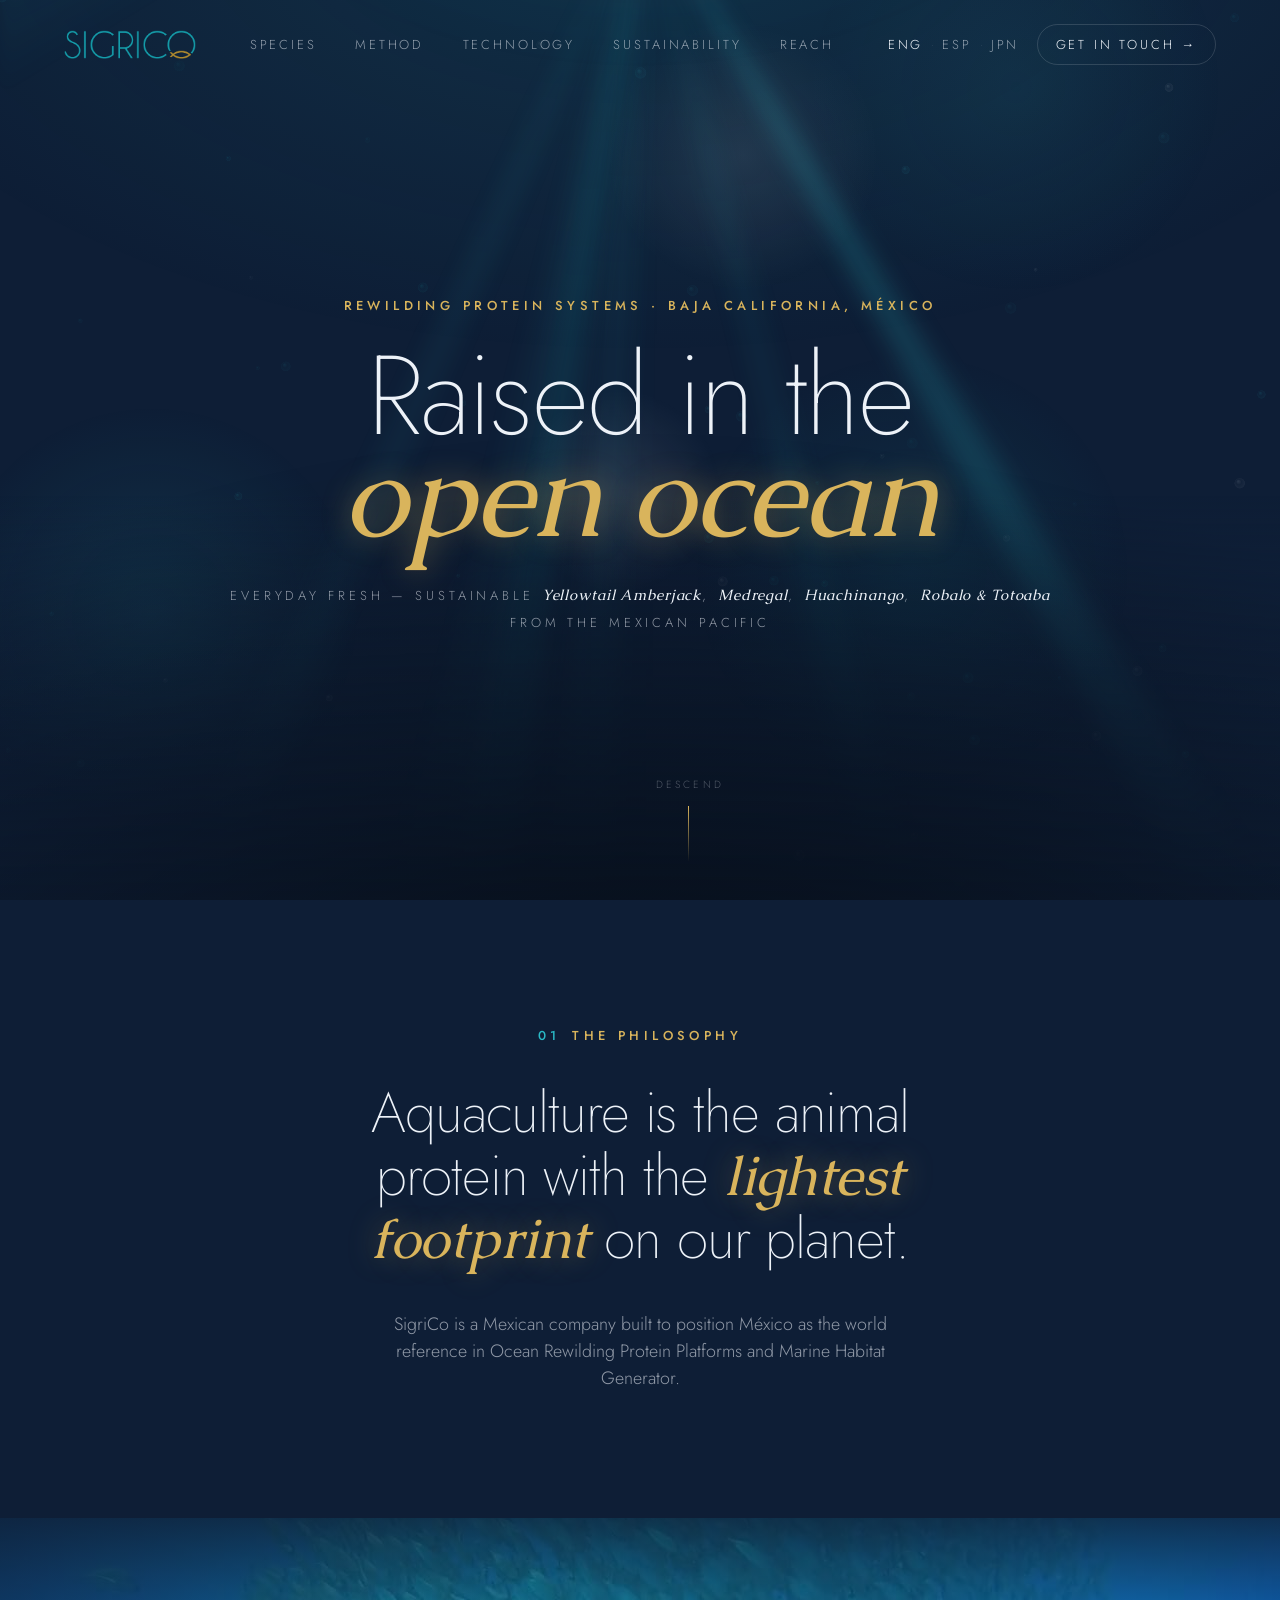
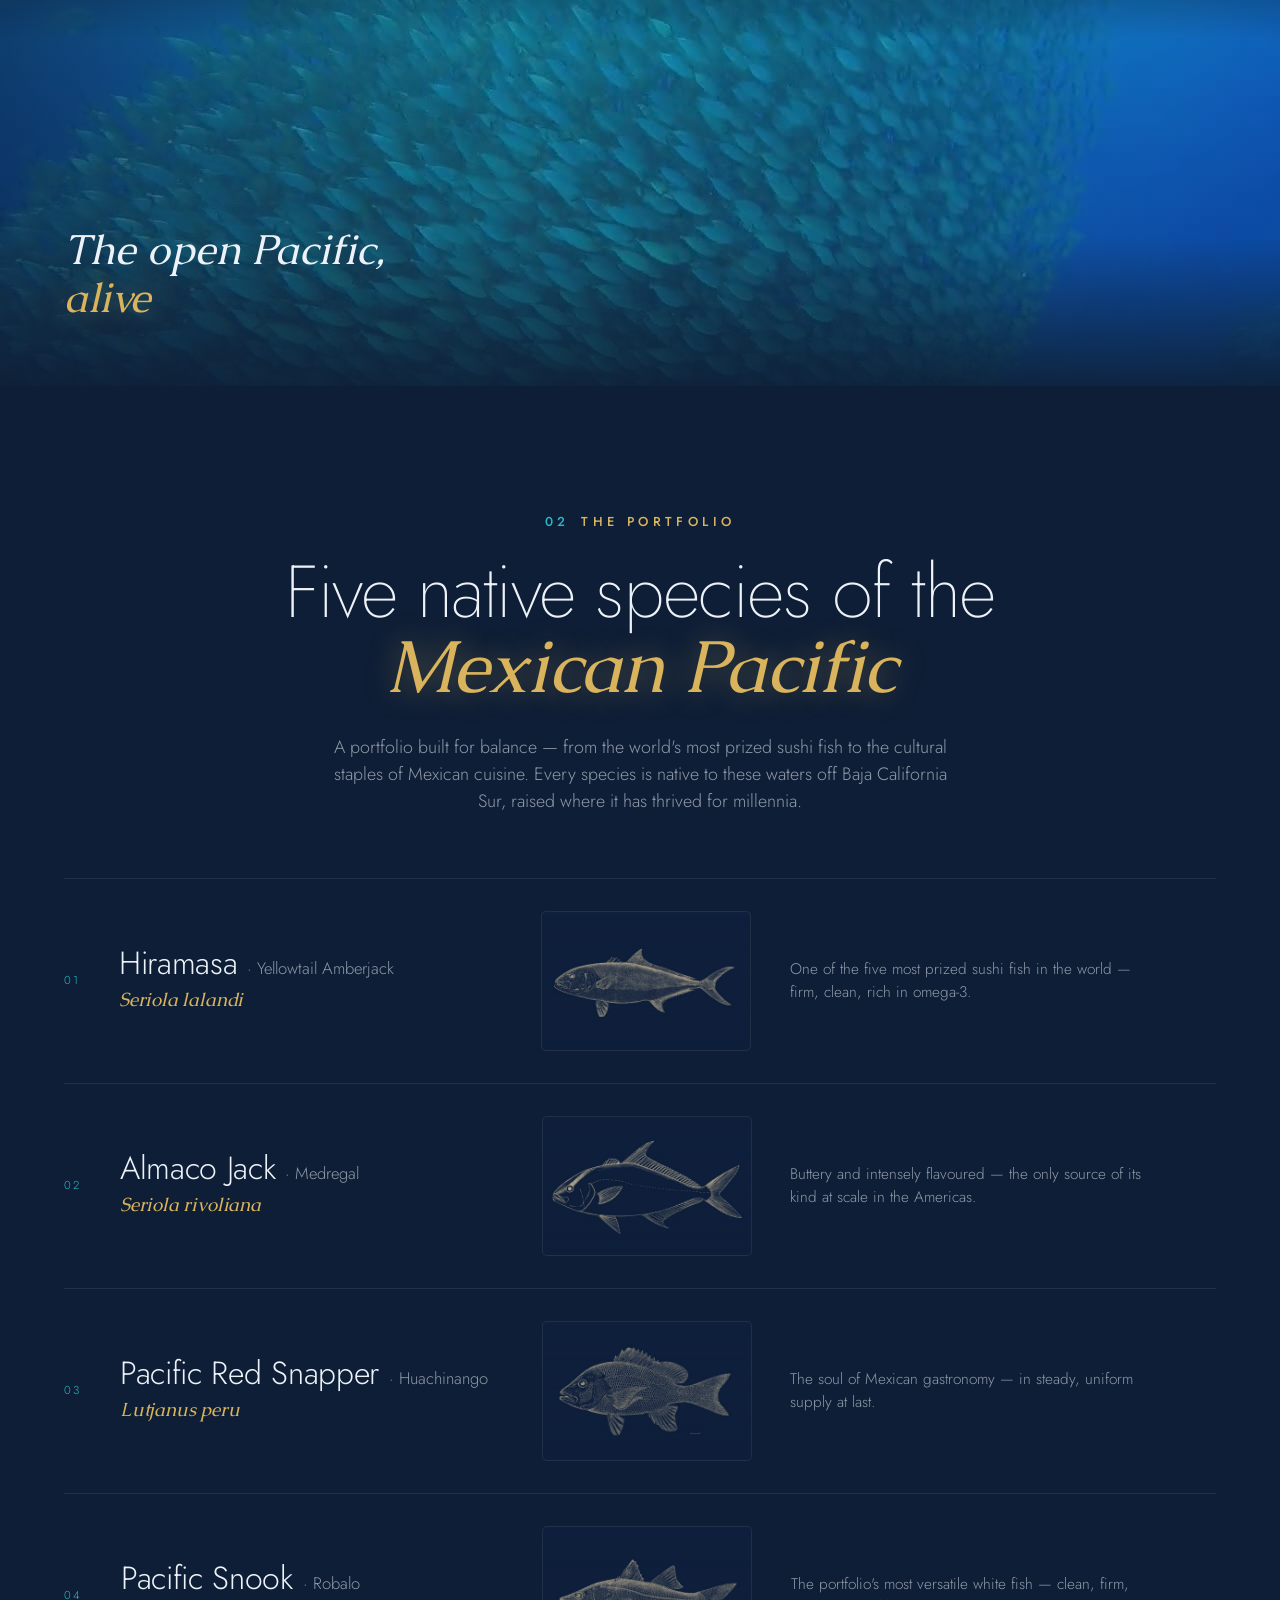
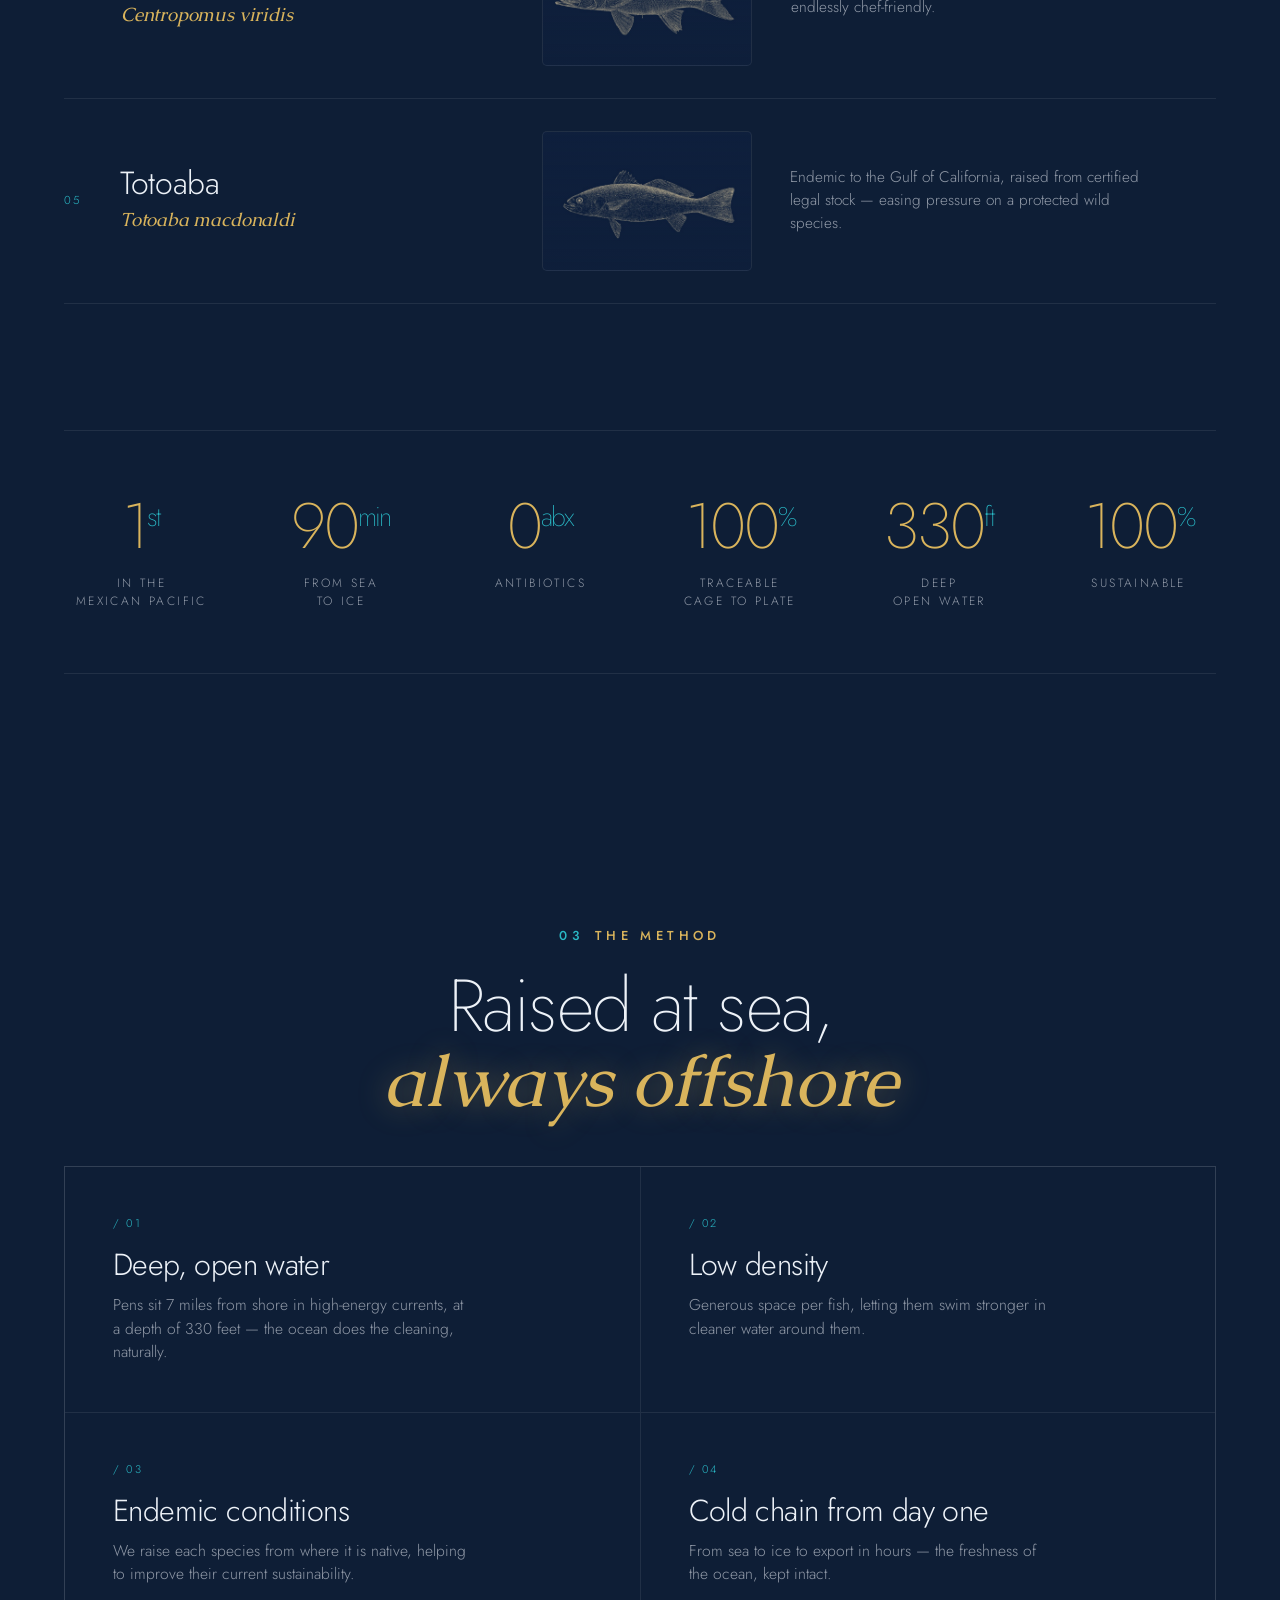
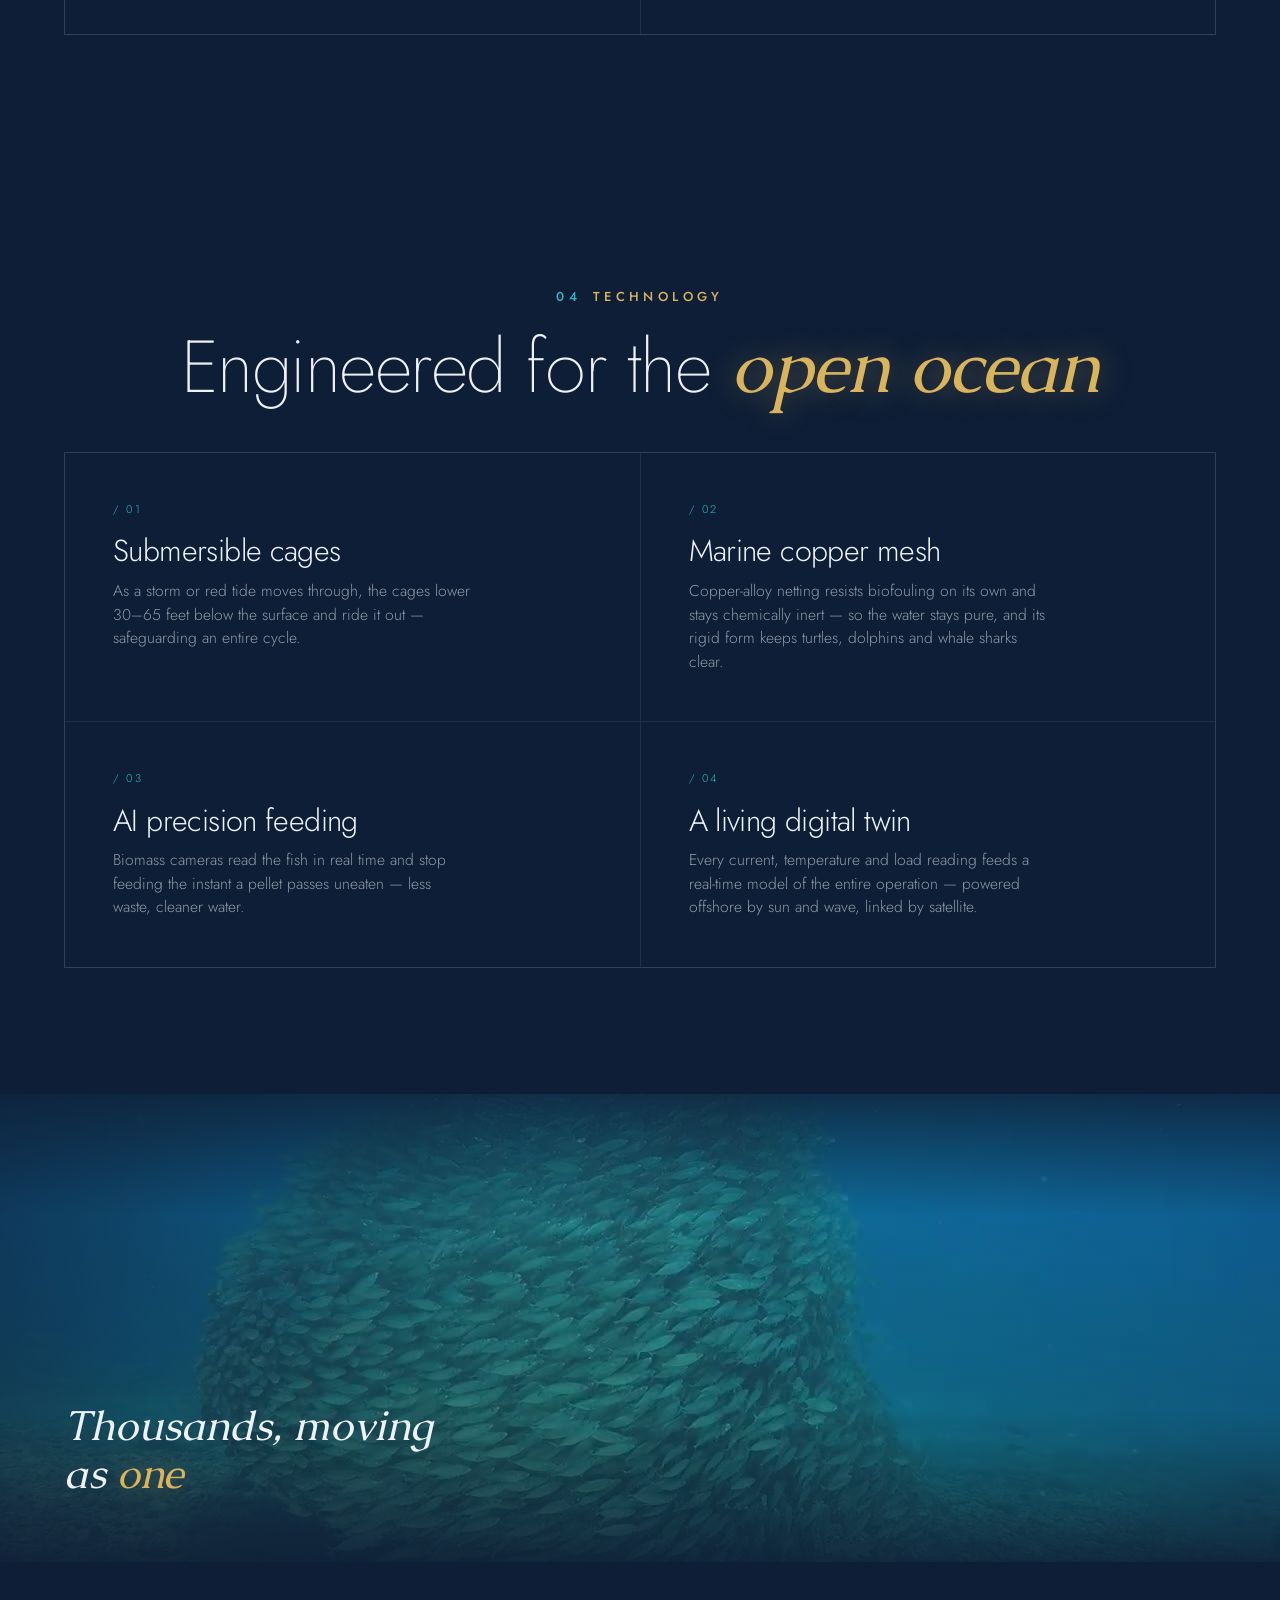
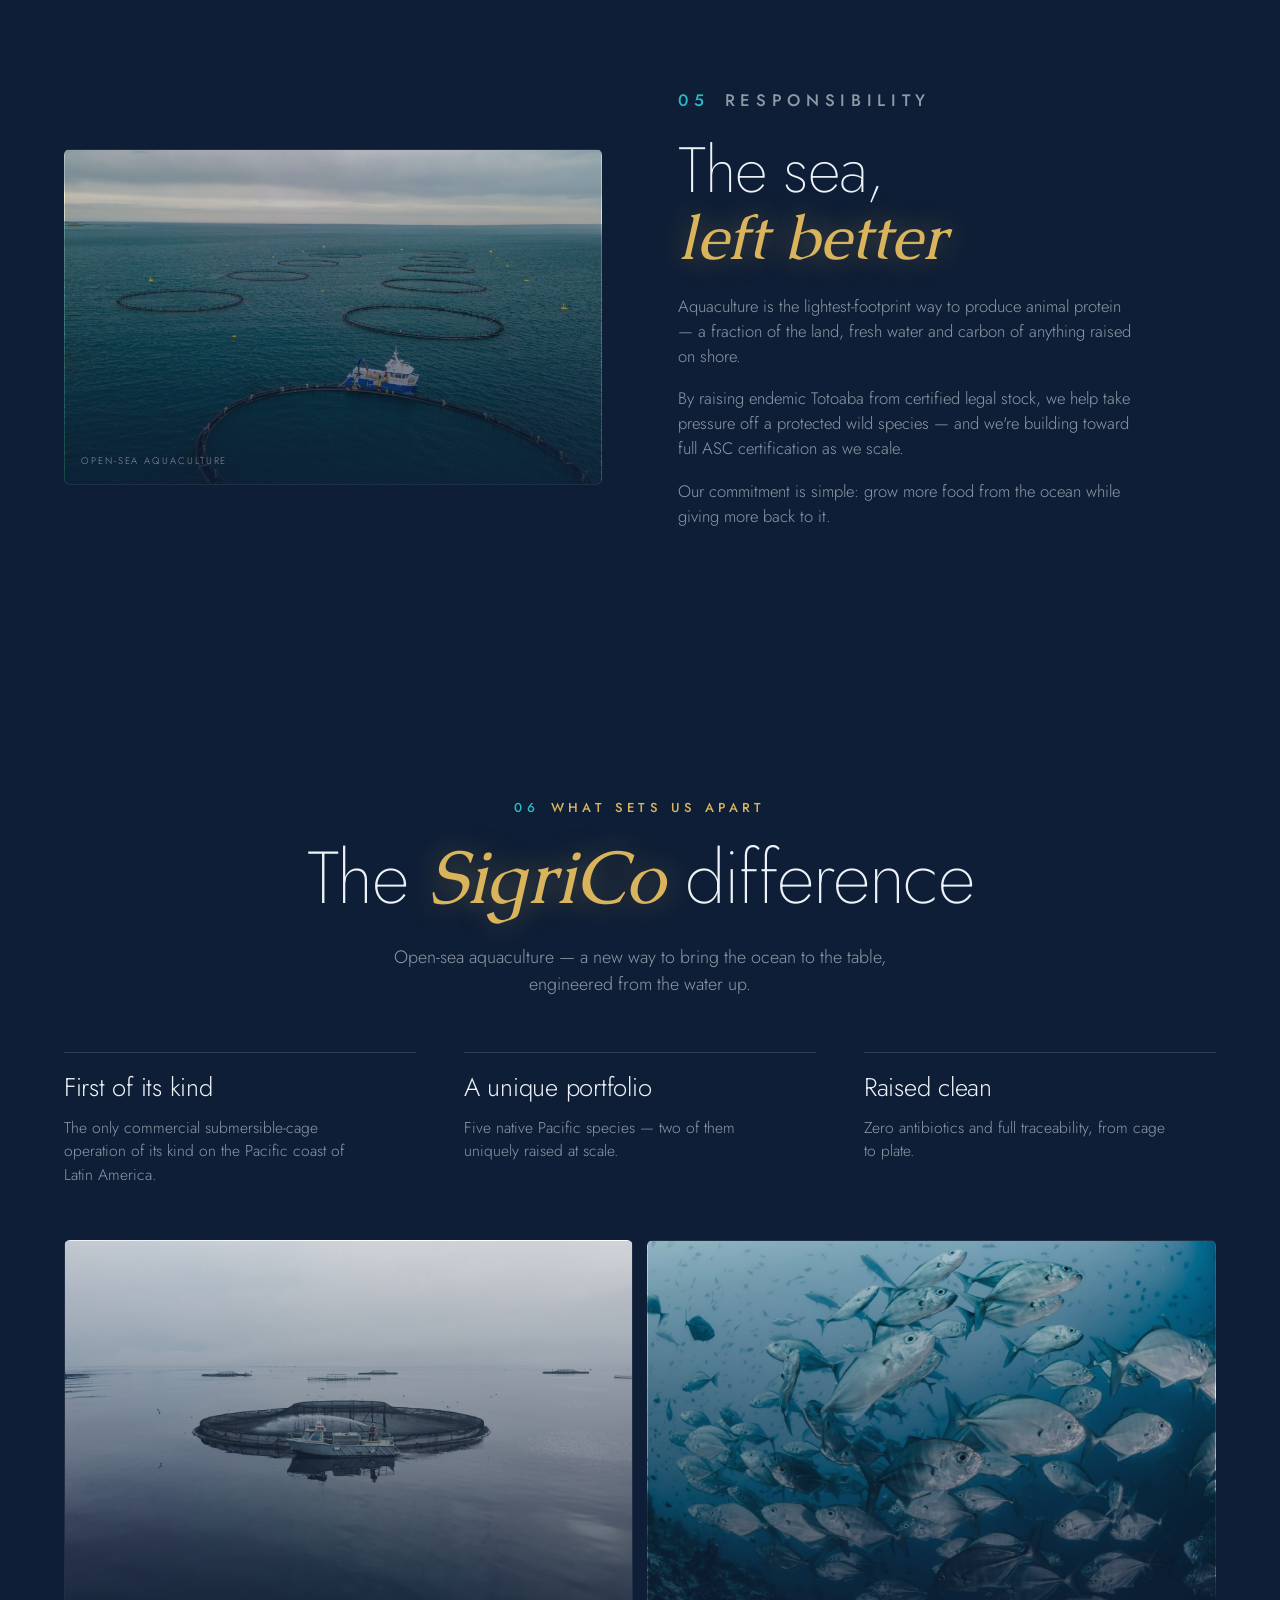
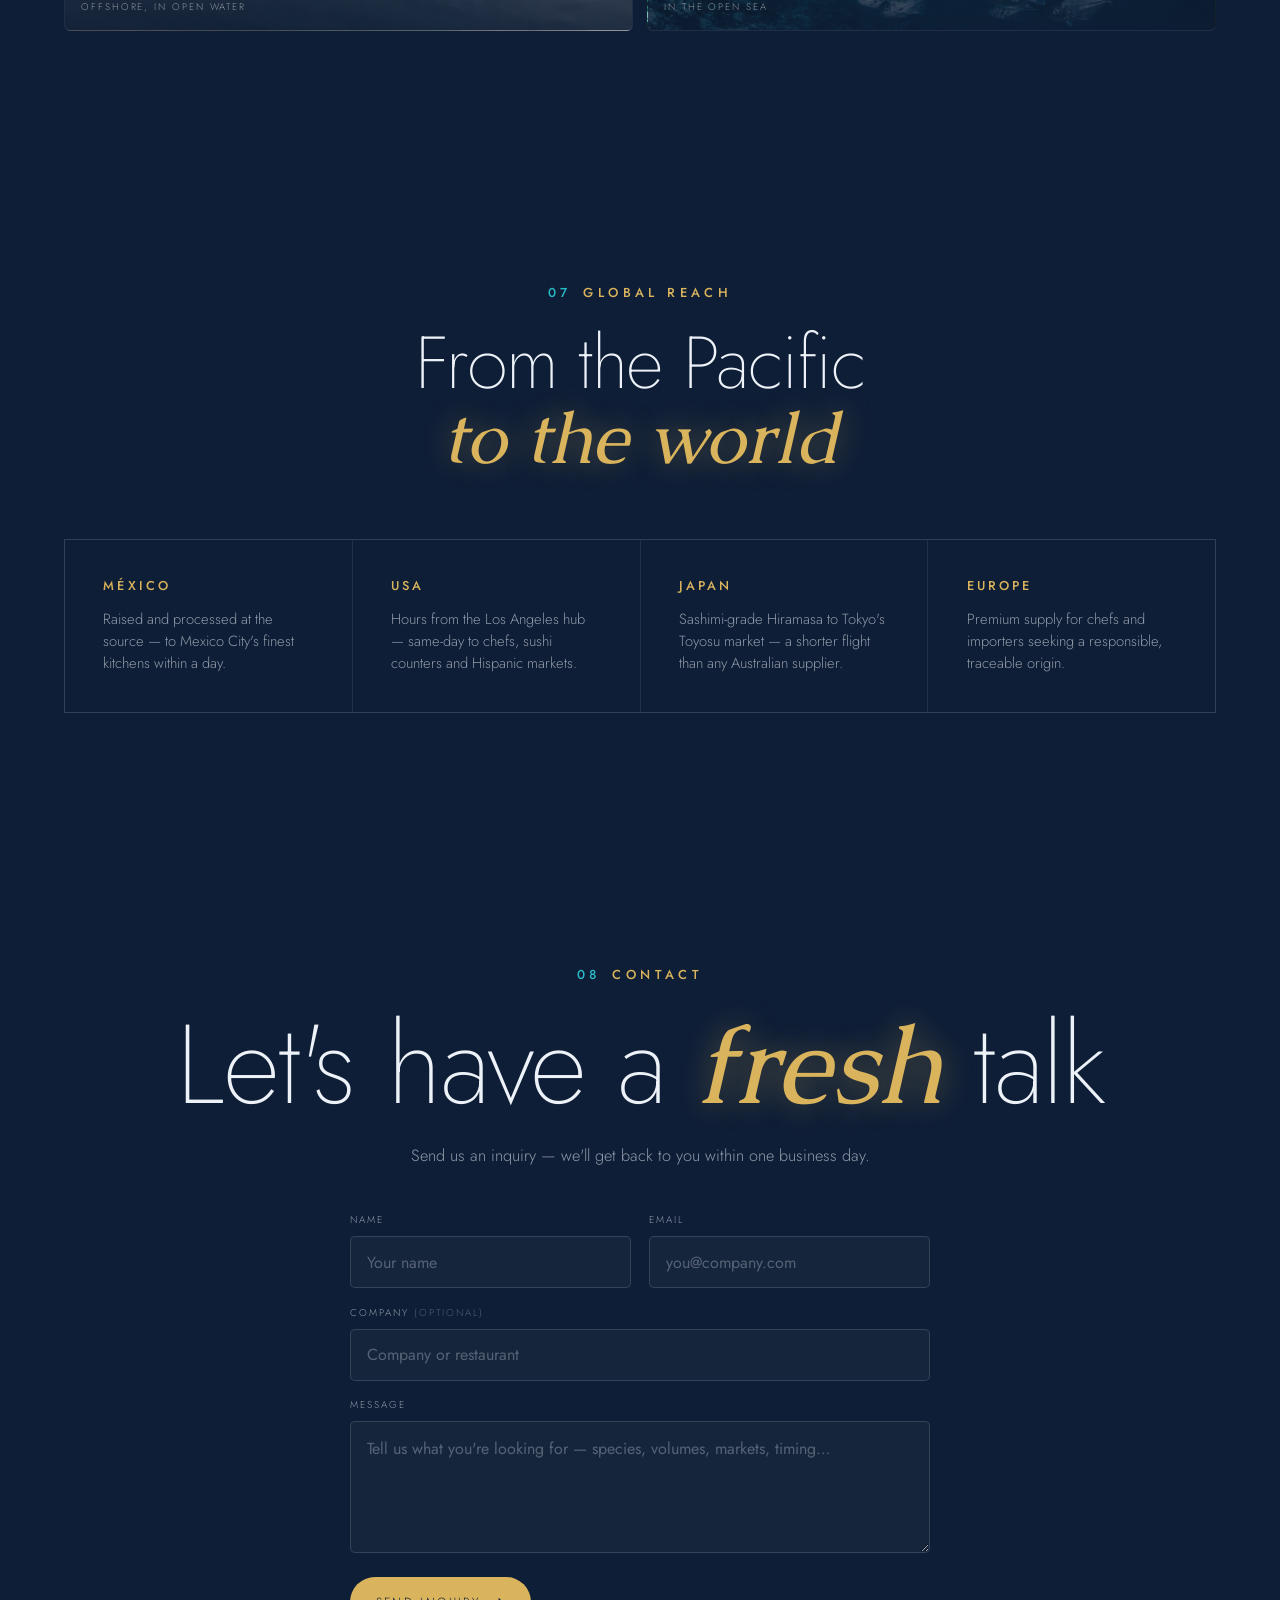
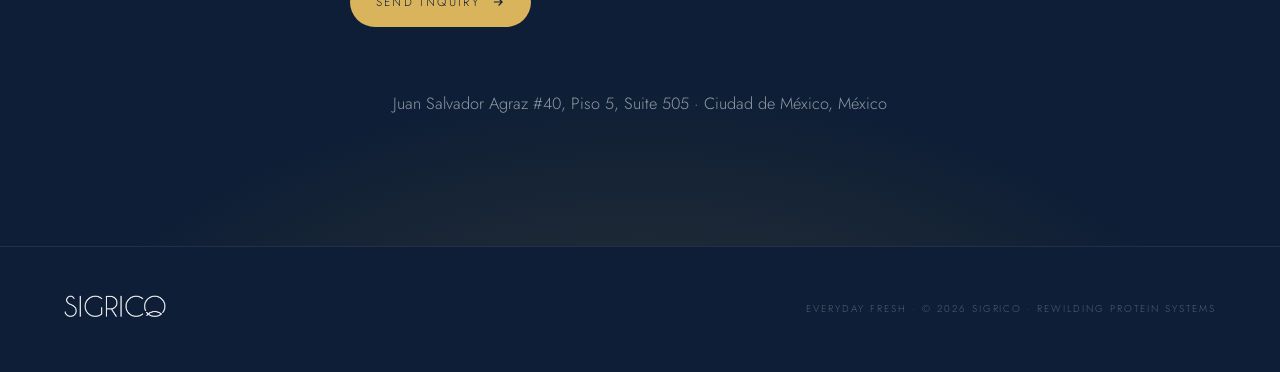
==== commit d8c773c4: "ES: drop 'legal' from Totoaba lineage (card + responsibility). Stats: 4x feed-efficiency -> 100% Sus" ====
--- a/index.html
+++ b/index.html
@@ -165,8 +165,8 @@
           <div class="stat__label">Deep<br />open water</div>
         </div>
         <div class="stat reveal d4">
-          <div class="stat__num">4<small>×</small></div>
-          <div class="stat__label">Feed efficiency<br />vs. land</div>
+          <div class="stat__num">100<small>%</small></div>
+          <div class="stat__label">Sustainable</div>
         </div>
       </div>
     </section>
--- a/styles.css
+++ b/styles.css
@@ -247,6 +247,7 @@
 }
 .hero__cue span {
   font-family: var(--mono); font-size: 0.65rem; letter-spacing: 0.3em;
+  margin-right: -0.3em;                         /* offset trailing letter-spacing so text optically centers over the line */
   text-transform: uppercase; color: var(--faint);
   transition: color 0.4s var(--ease), letter-spacing 0.4s var(--ease);
 }
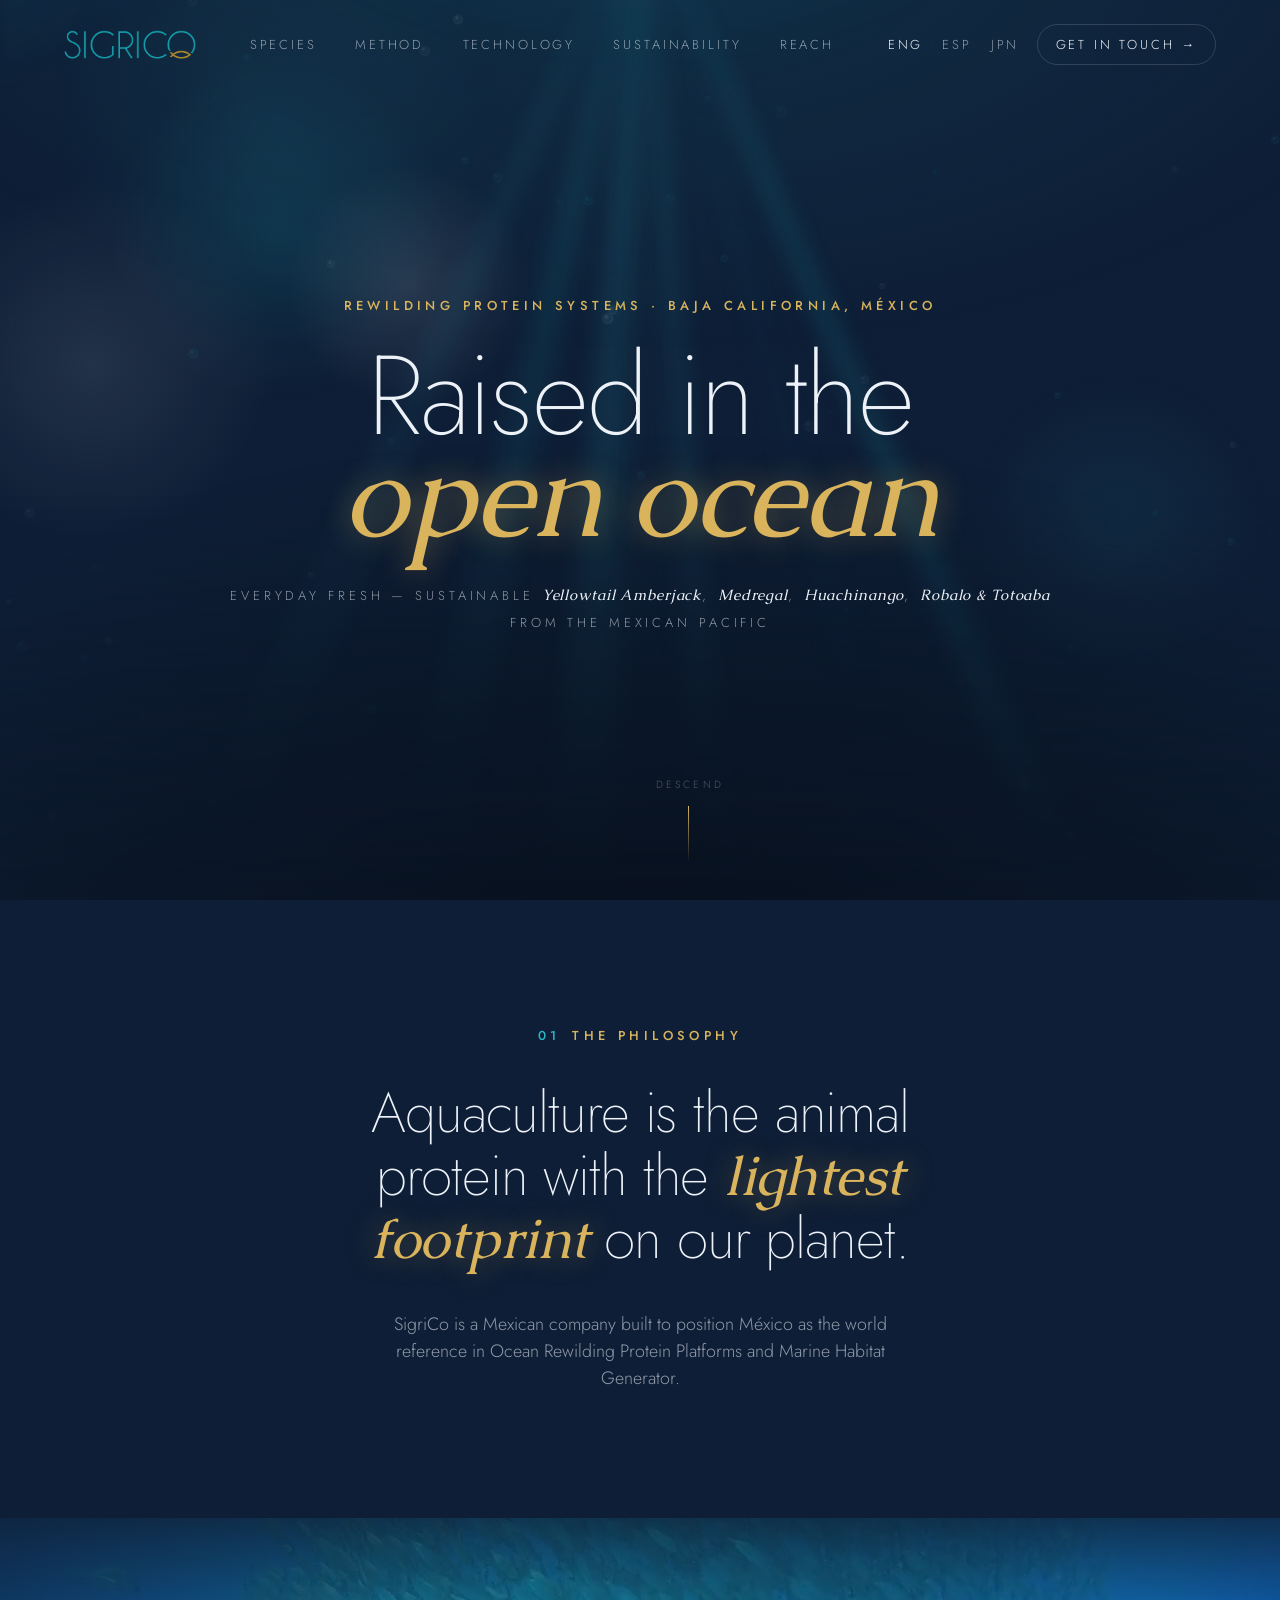
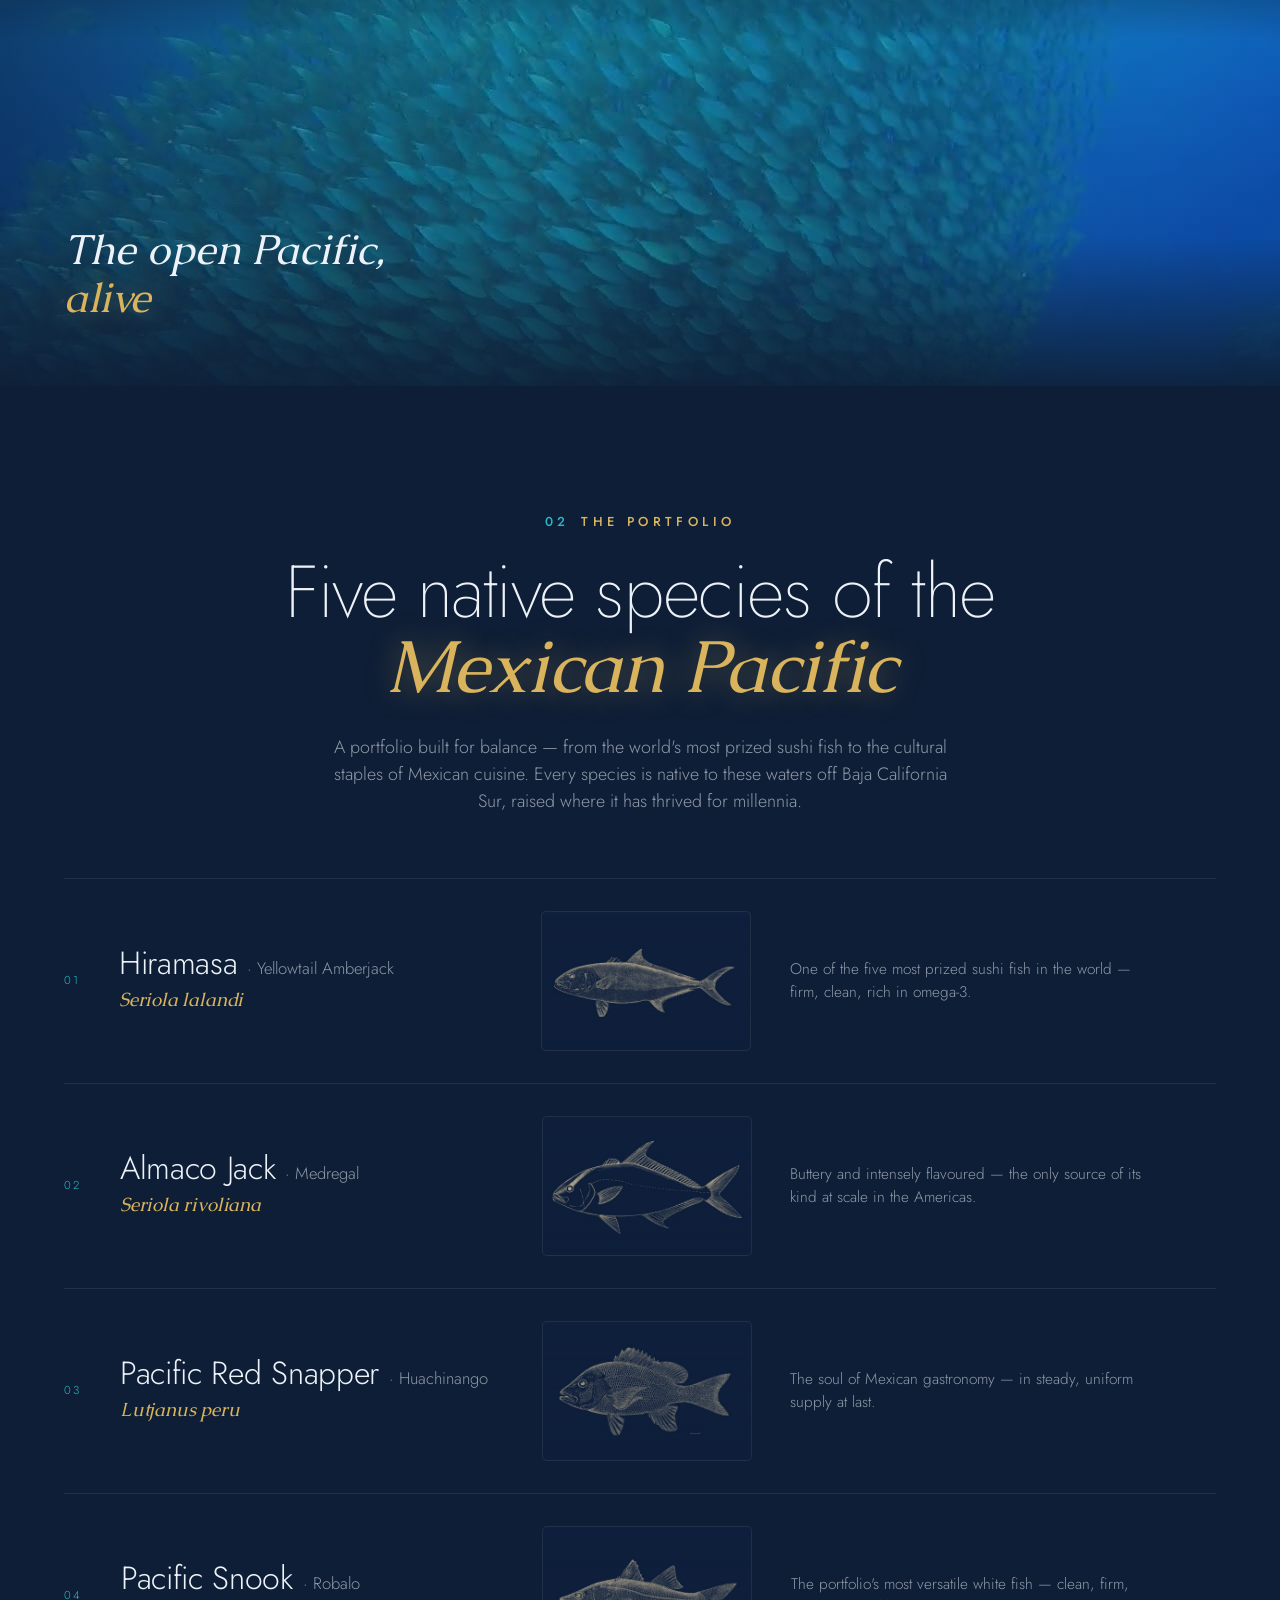
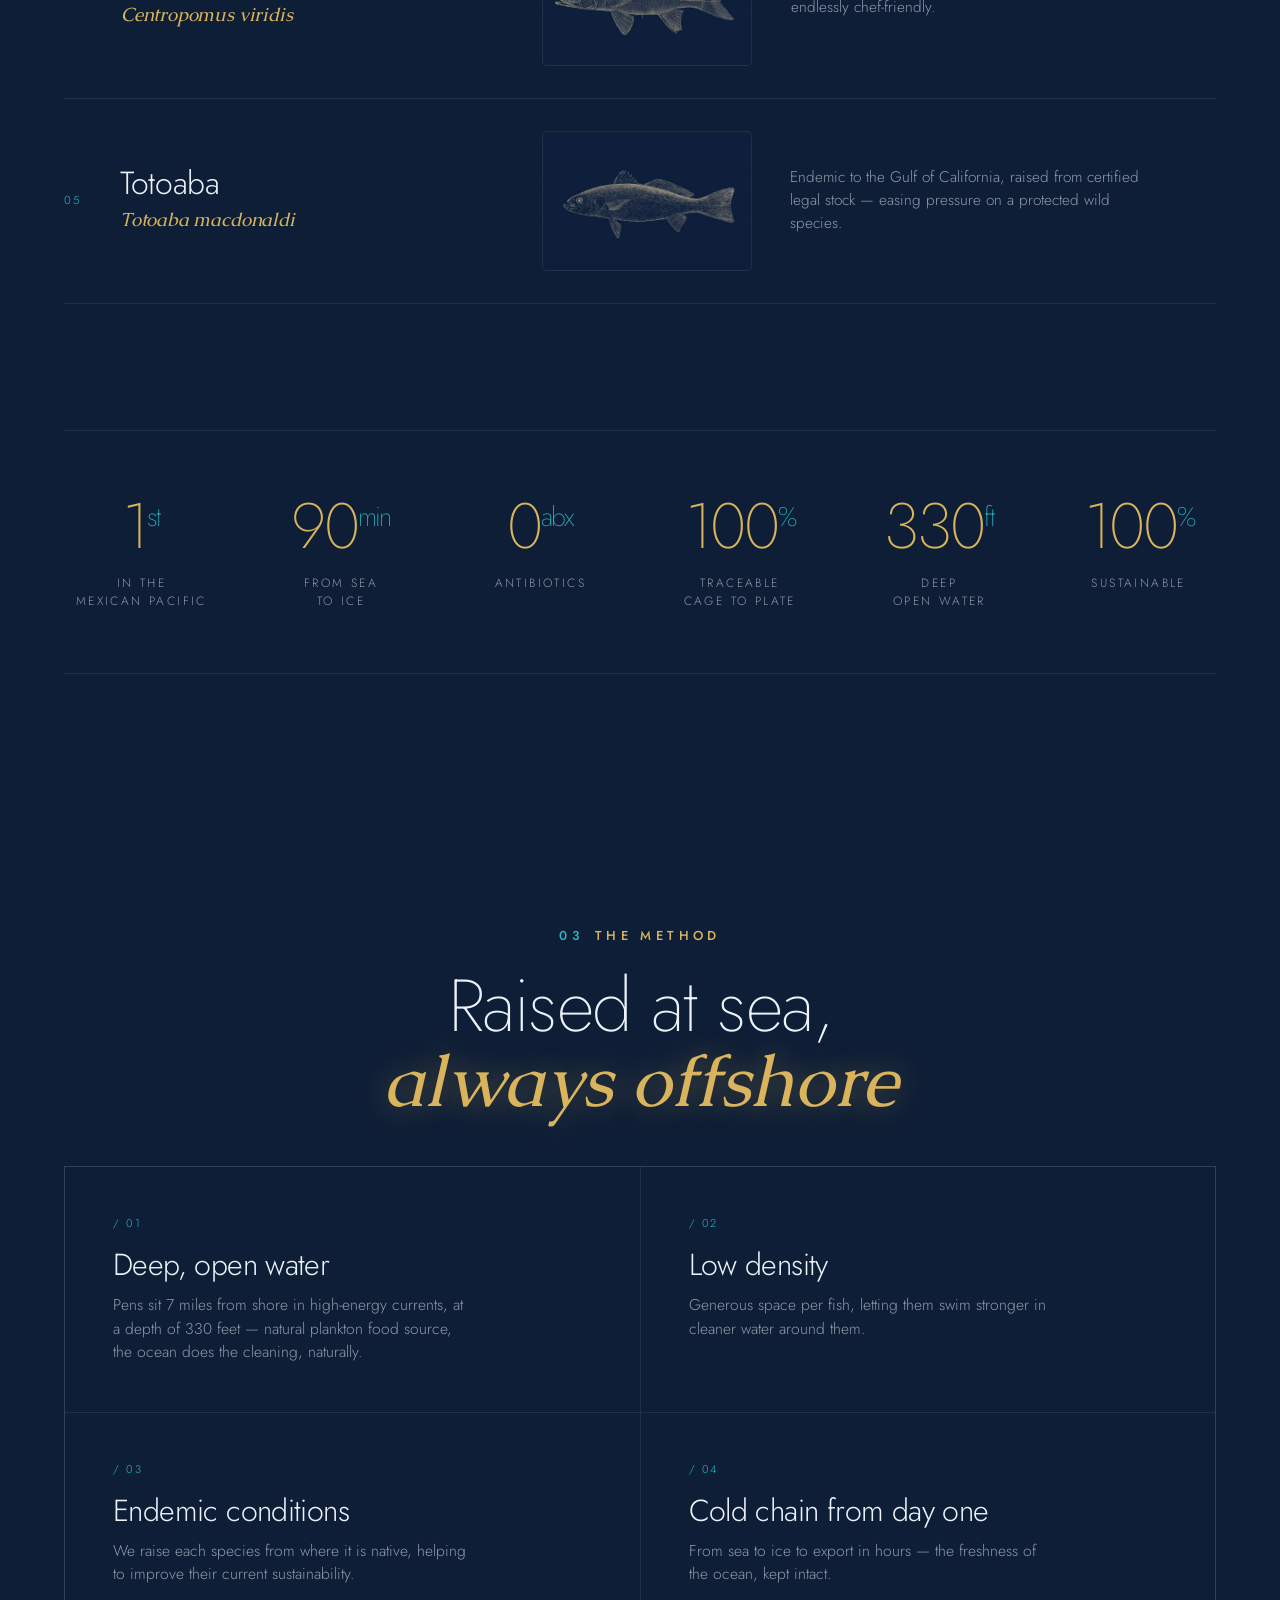
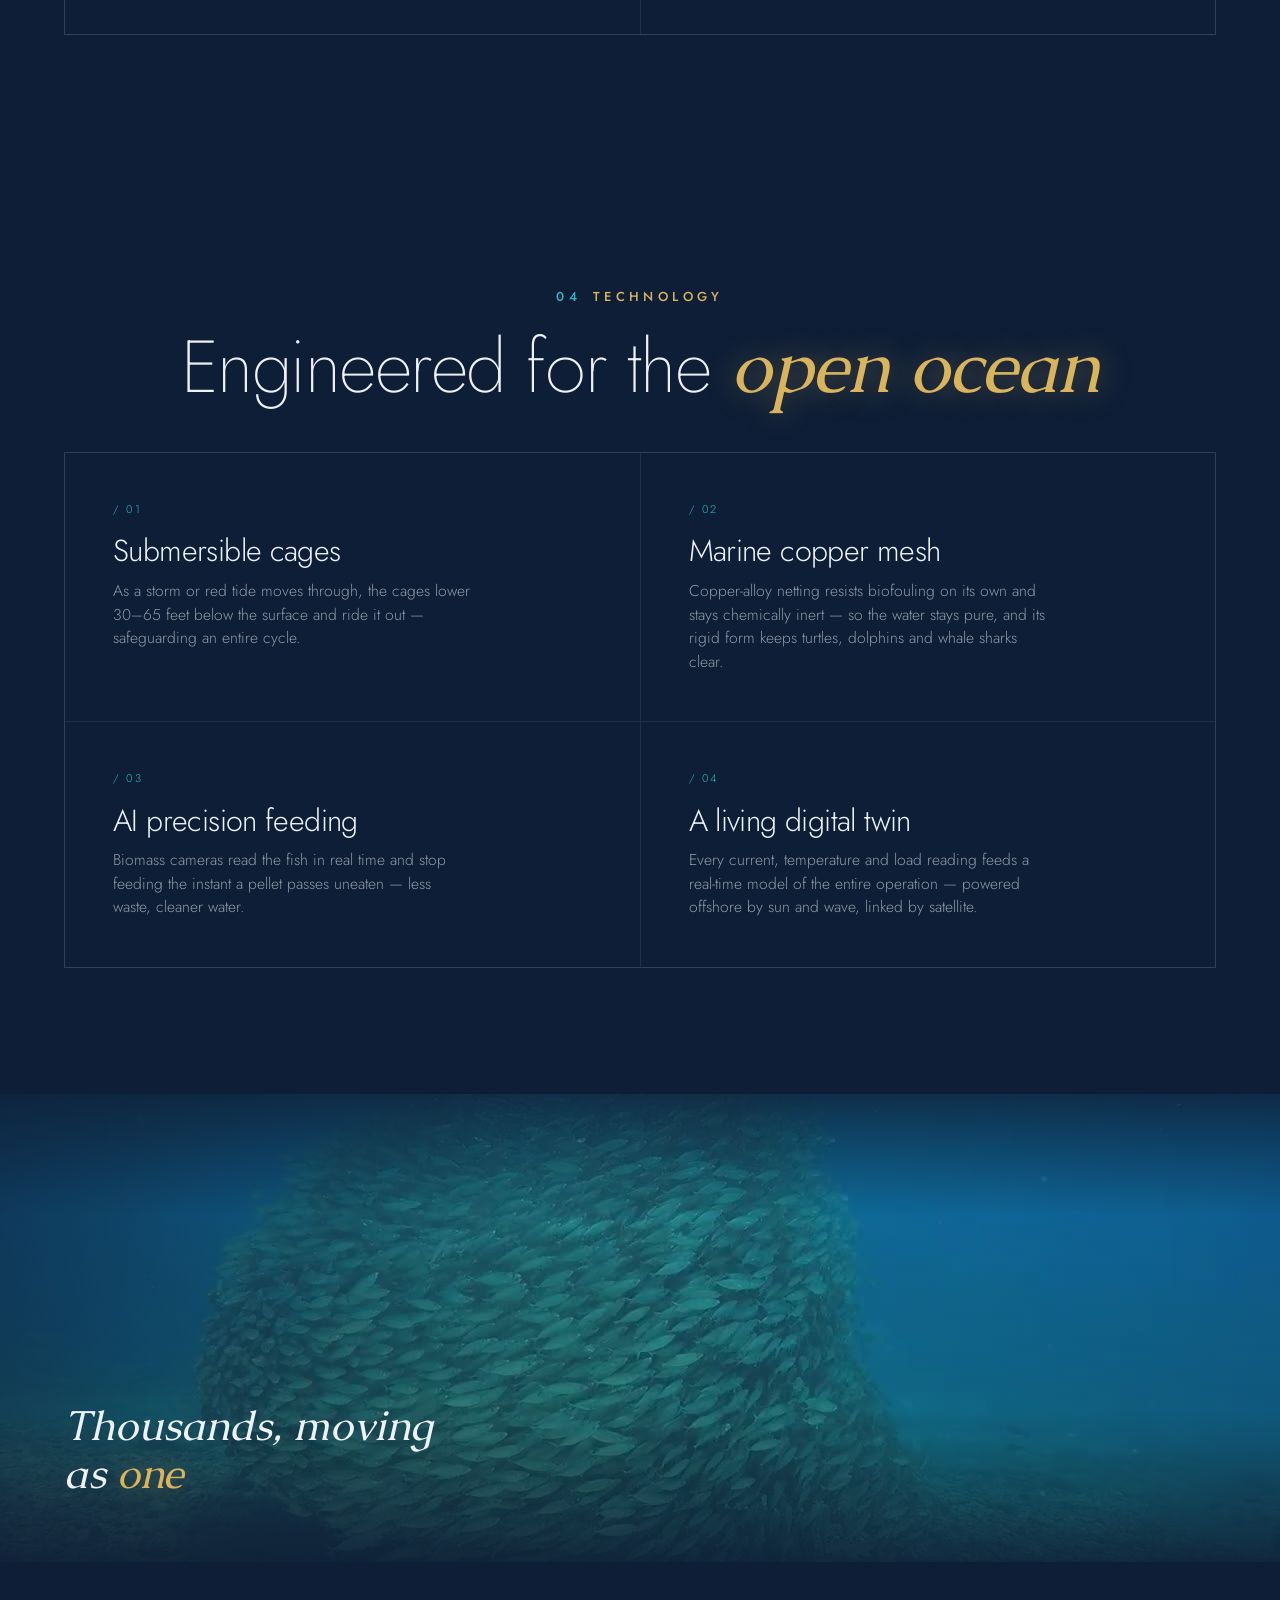
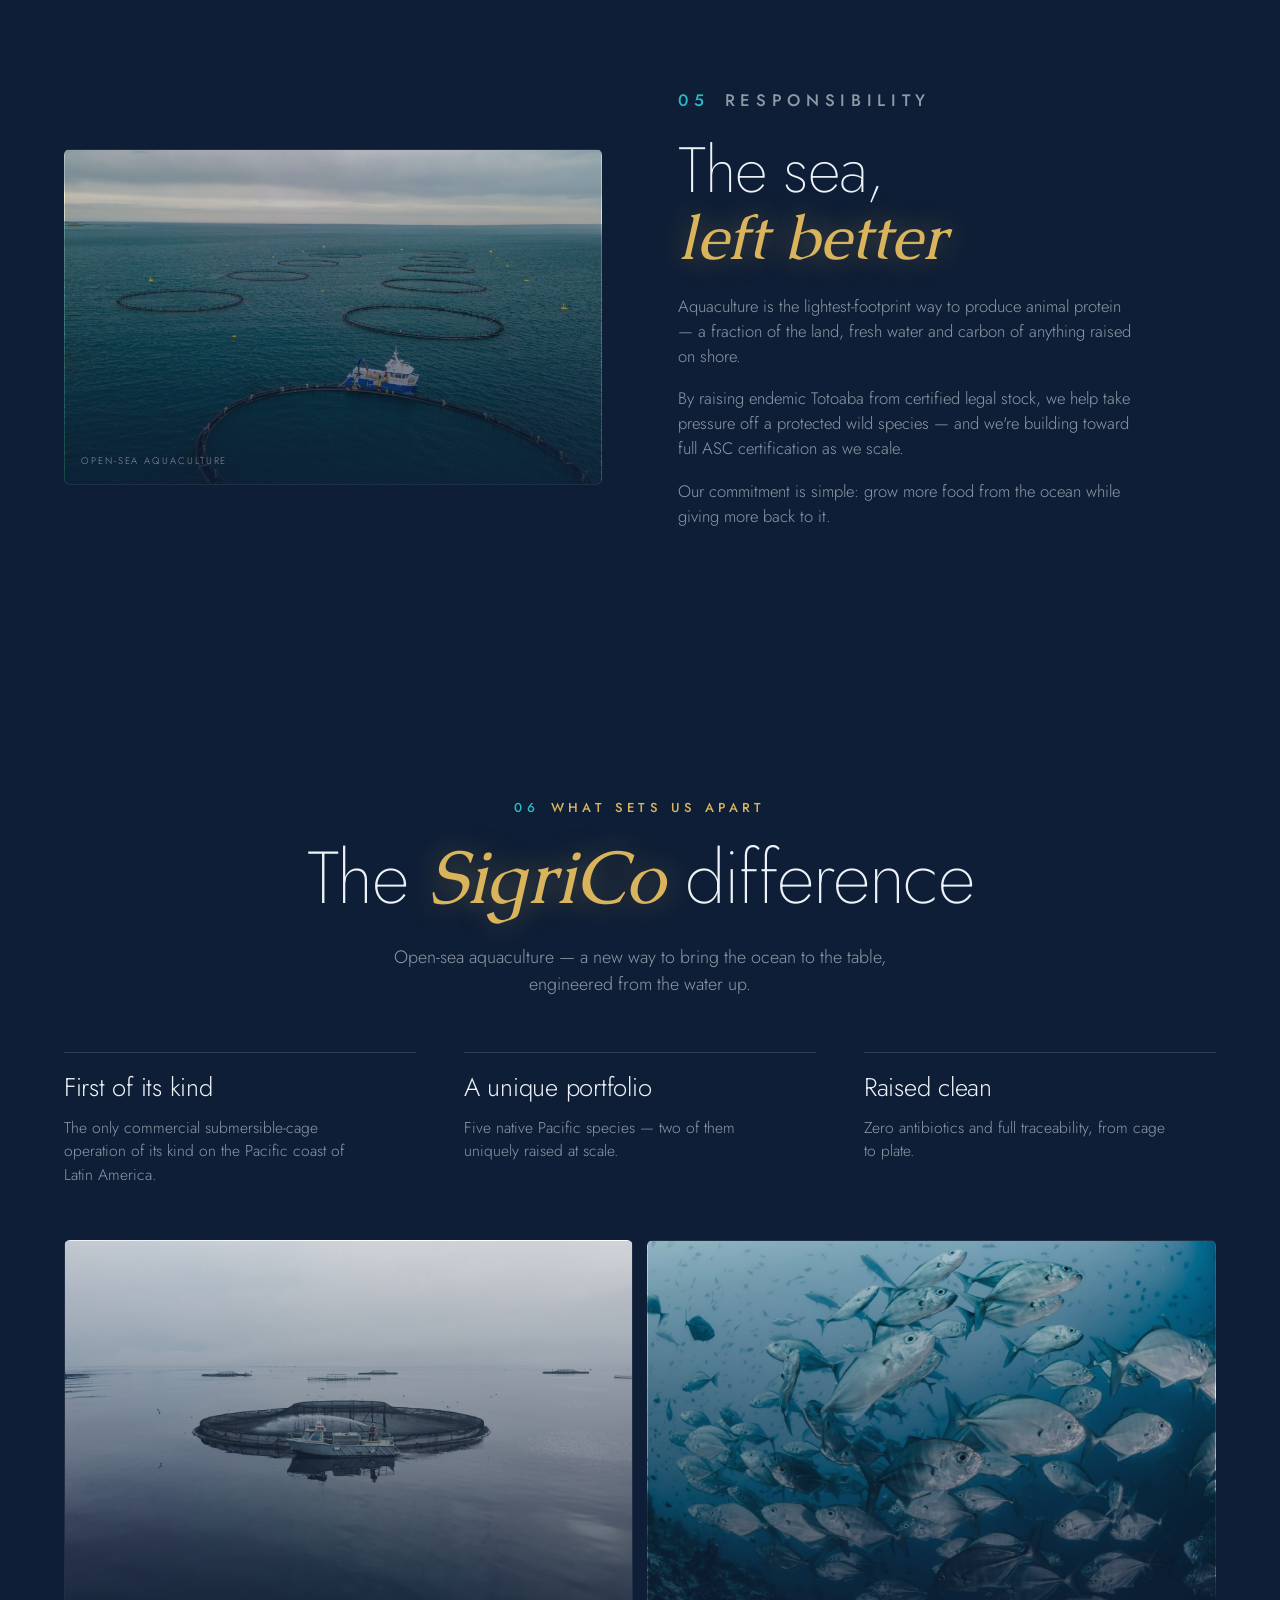
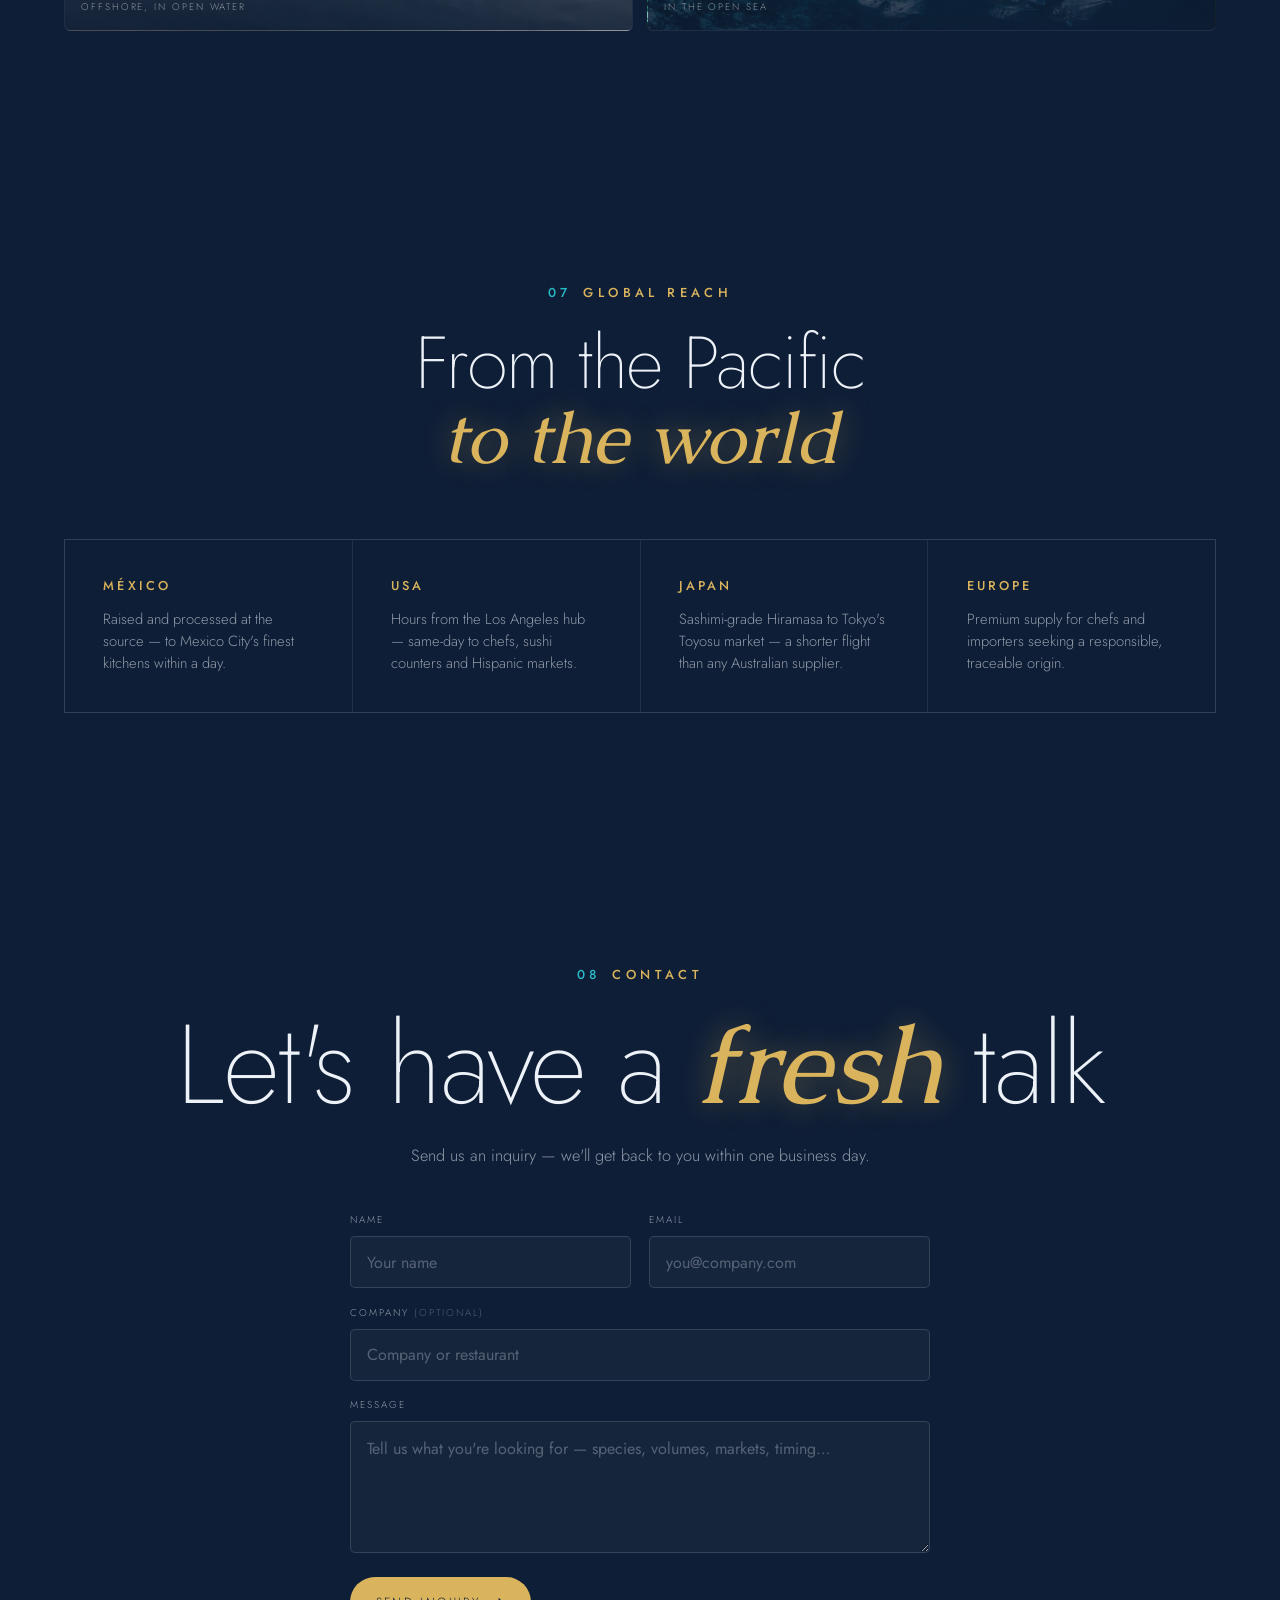
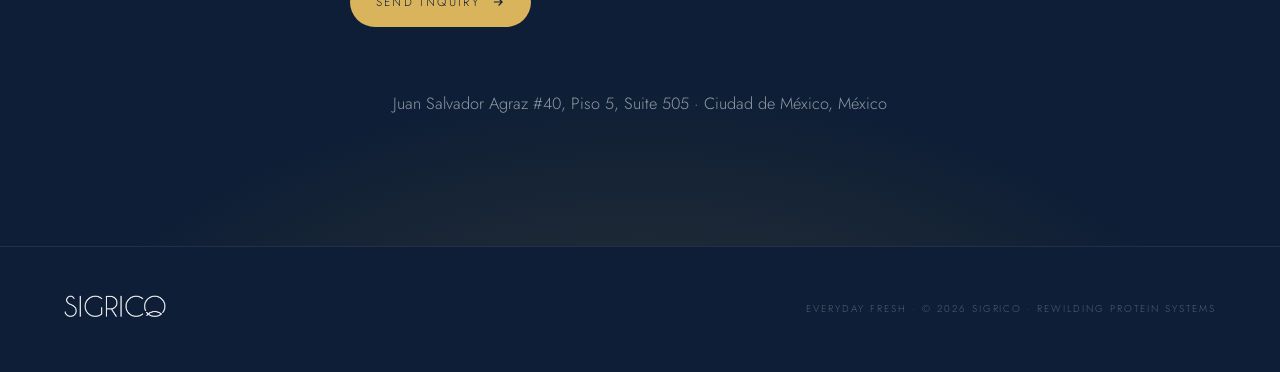
==== commit 56995366: "EN: method step 1 -> add 'natural plankton food source' Co-Authored-By: Claude Opus 4.8 <noreply@ant" ====
--- a/index.html
+++ b/index.html
@@ -183,7 +183,7 @@
         <div class="step reveal">
           <div class="step__n">/ 01</div>
           <h3>Deep, open water</h3>
-          <p>Pens sit 7 miles from shore in high-energy currents, at a depth of 330 feet — the ocean does the cleaning, naturally.</p>
+          <p>Pens sit 7 miles from shore in high-energy currents, at a depth of 330 feet — natural plankton food source, the ocean does the cleaning, naturally.</p>
         </div>
         <div class="step reveal d1">
           <div class="step__n">/ 02</div>
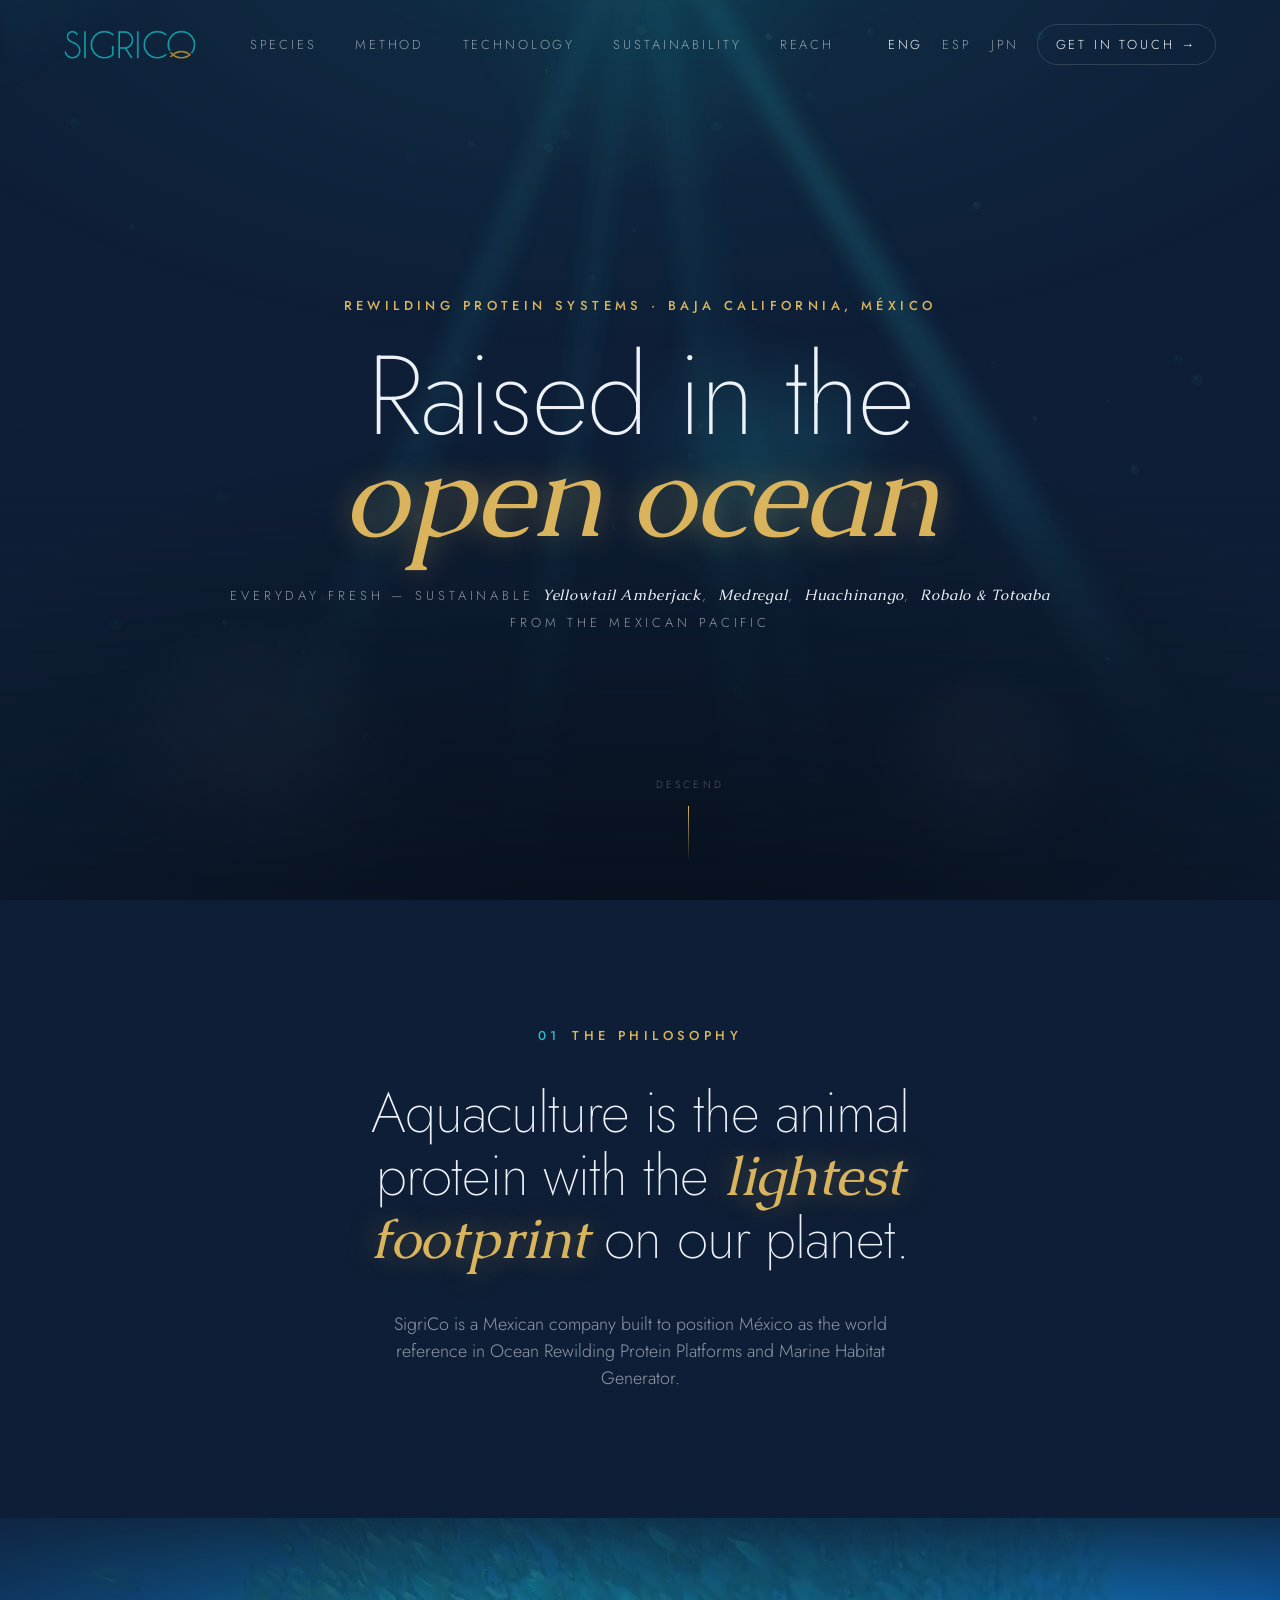
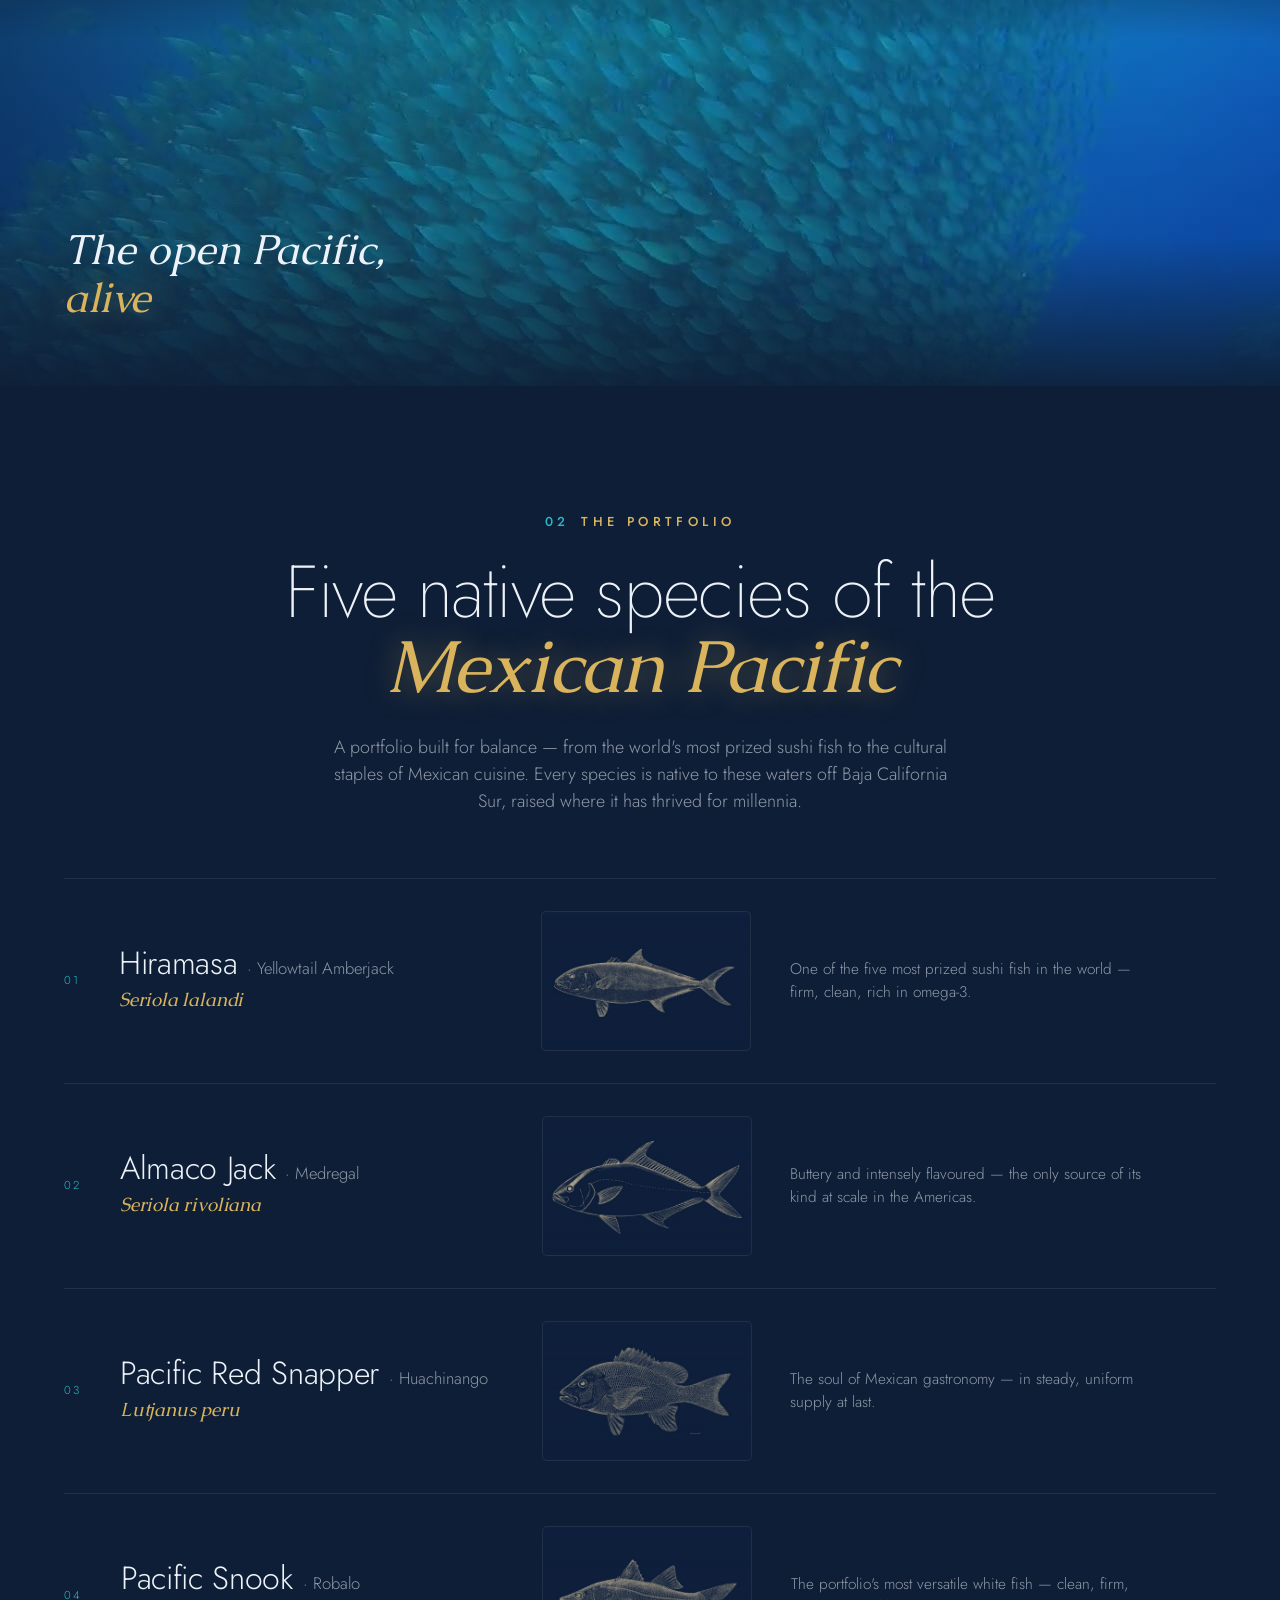
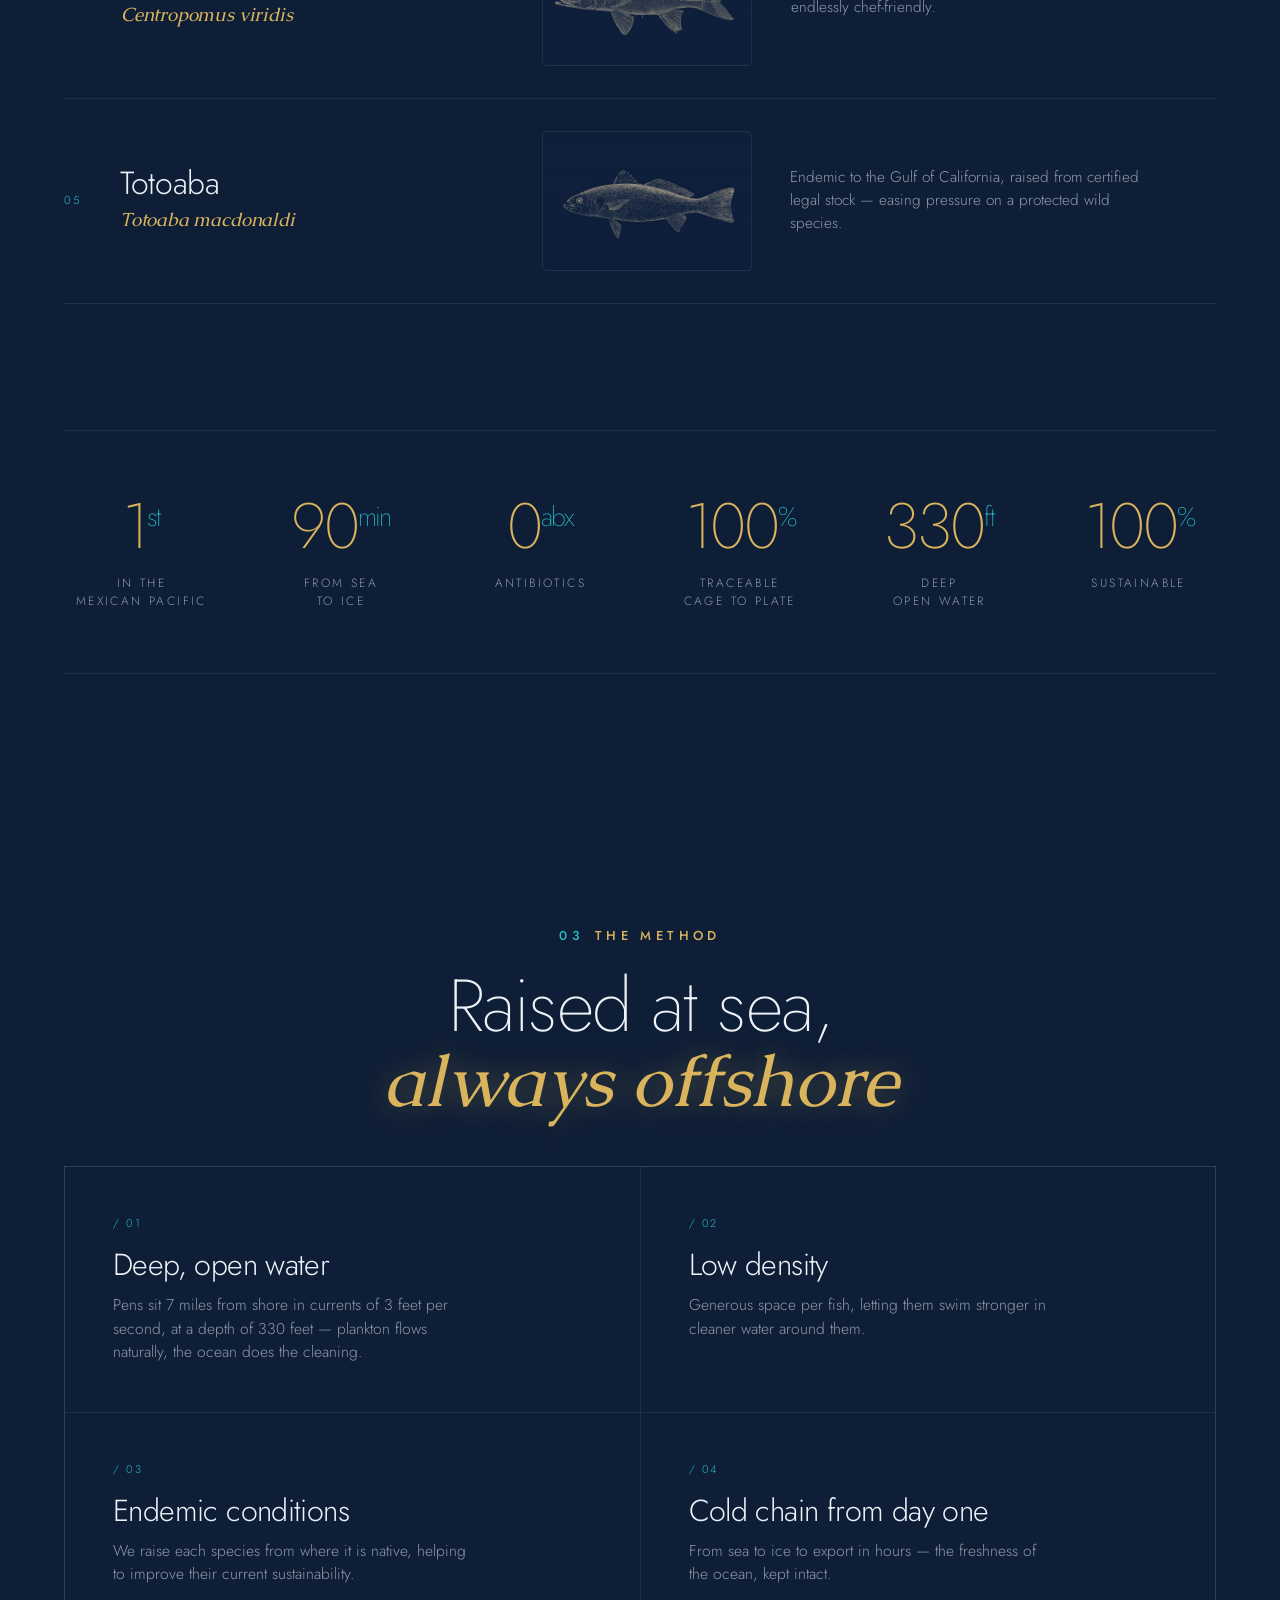
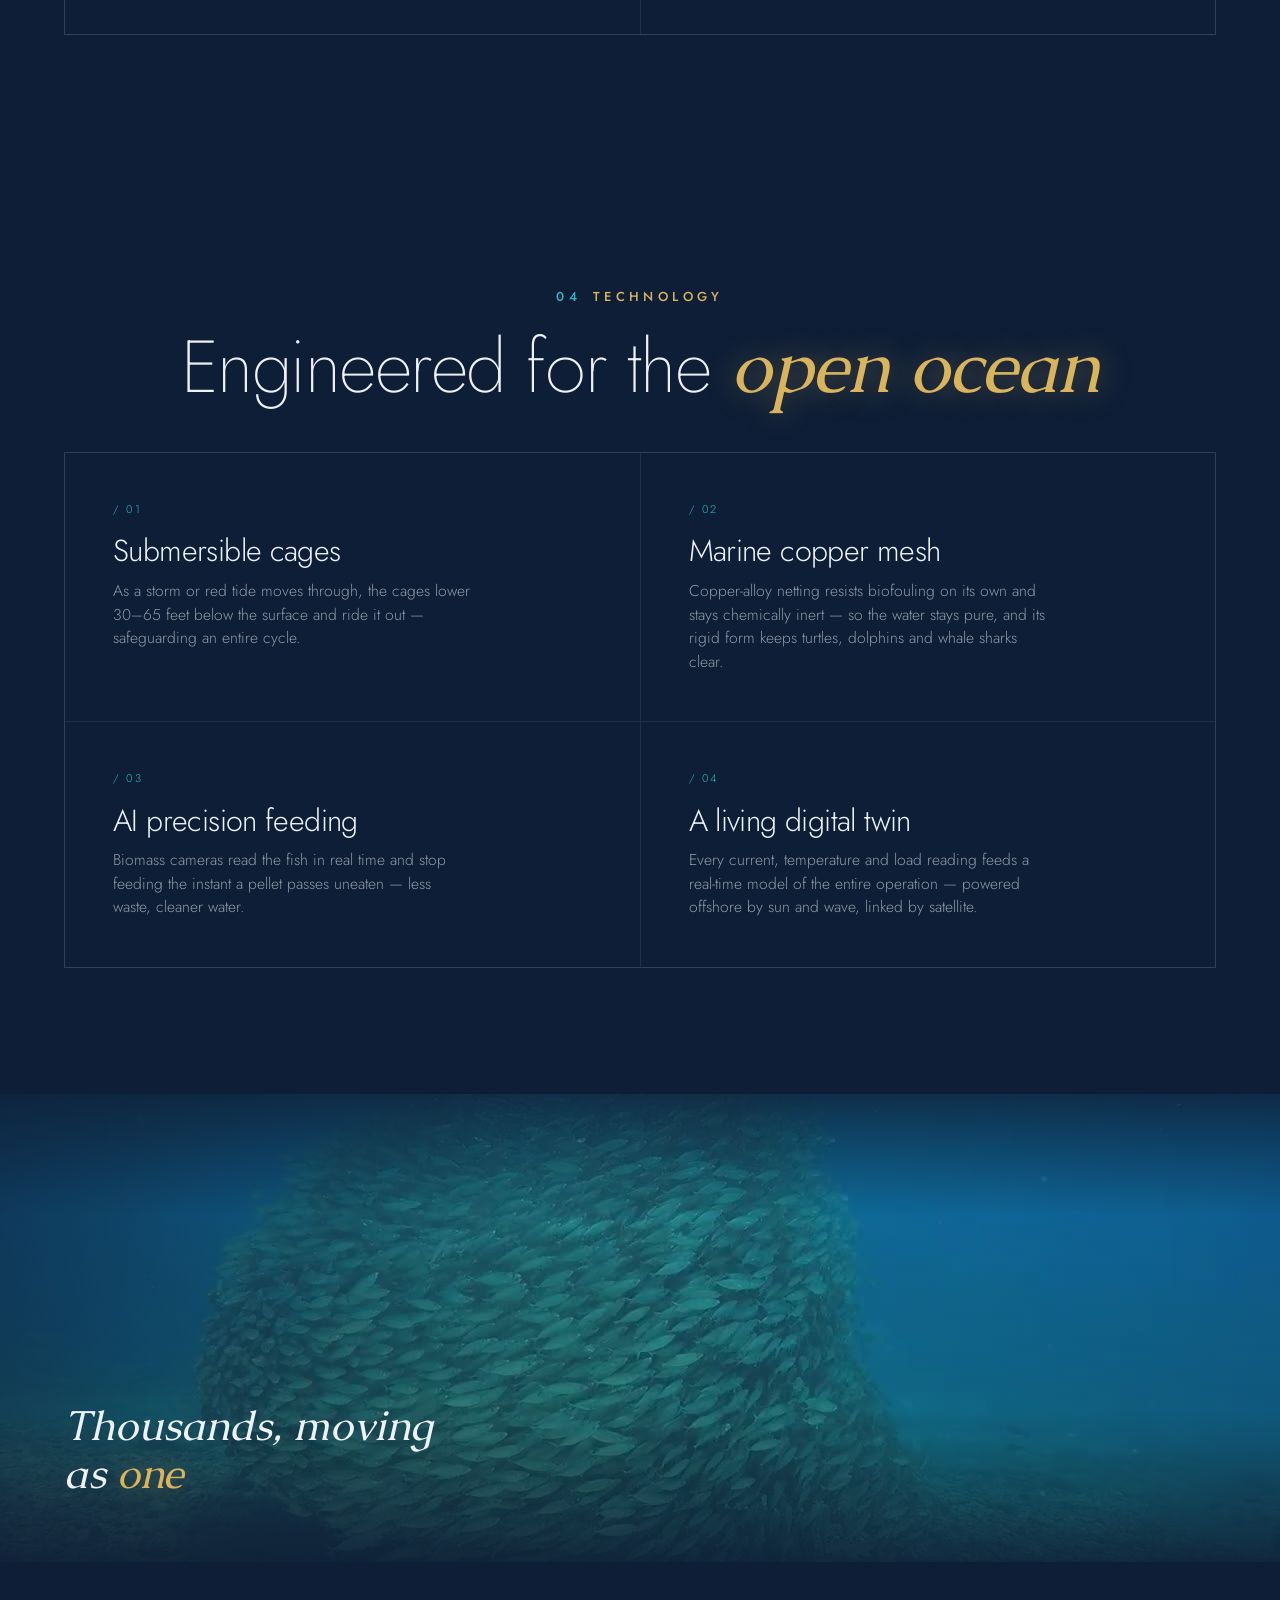
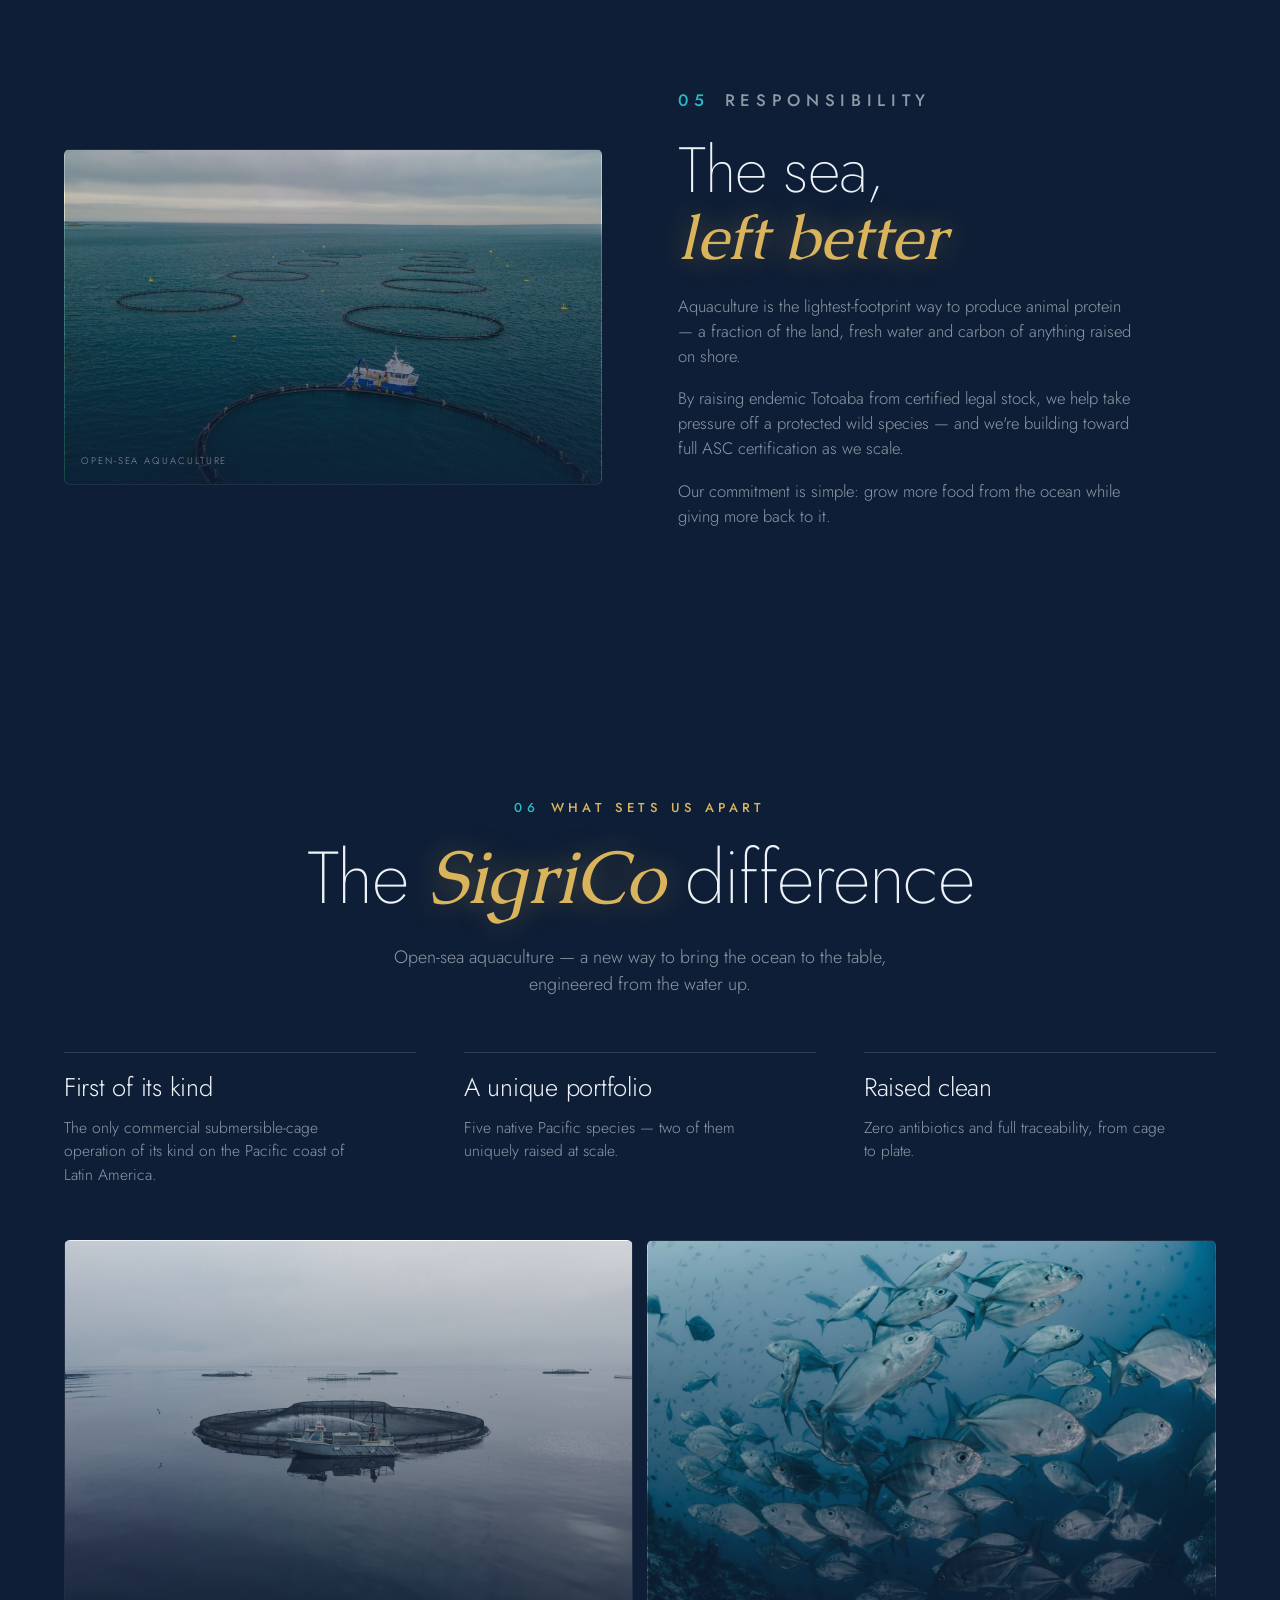
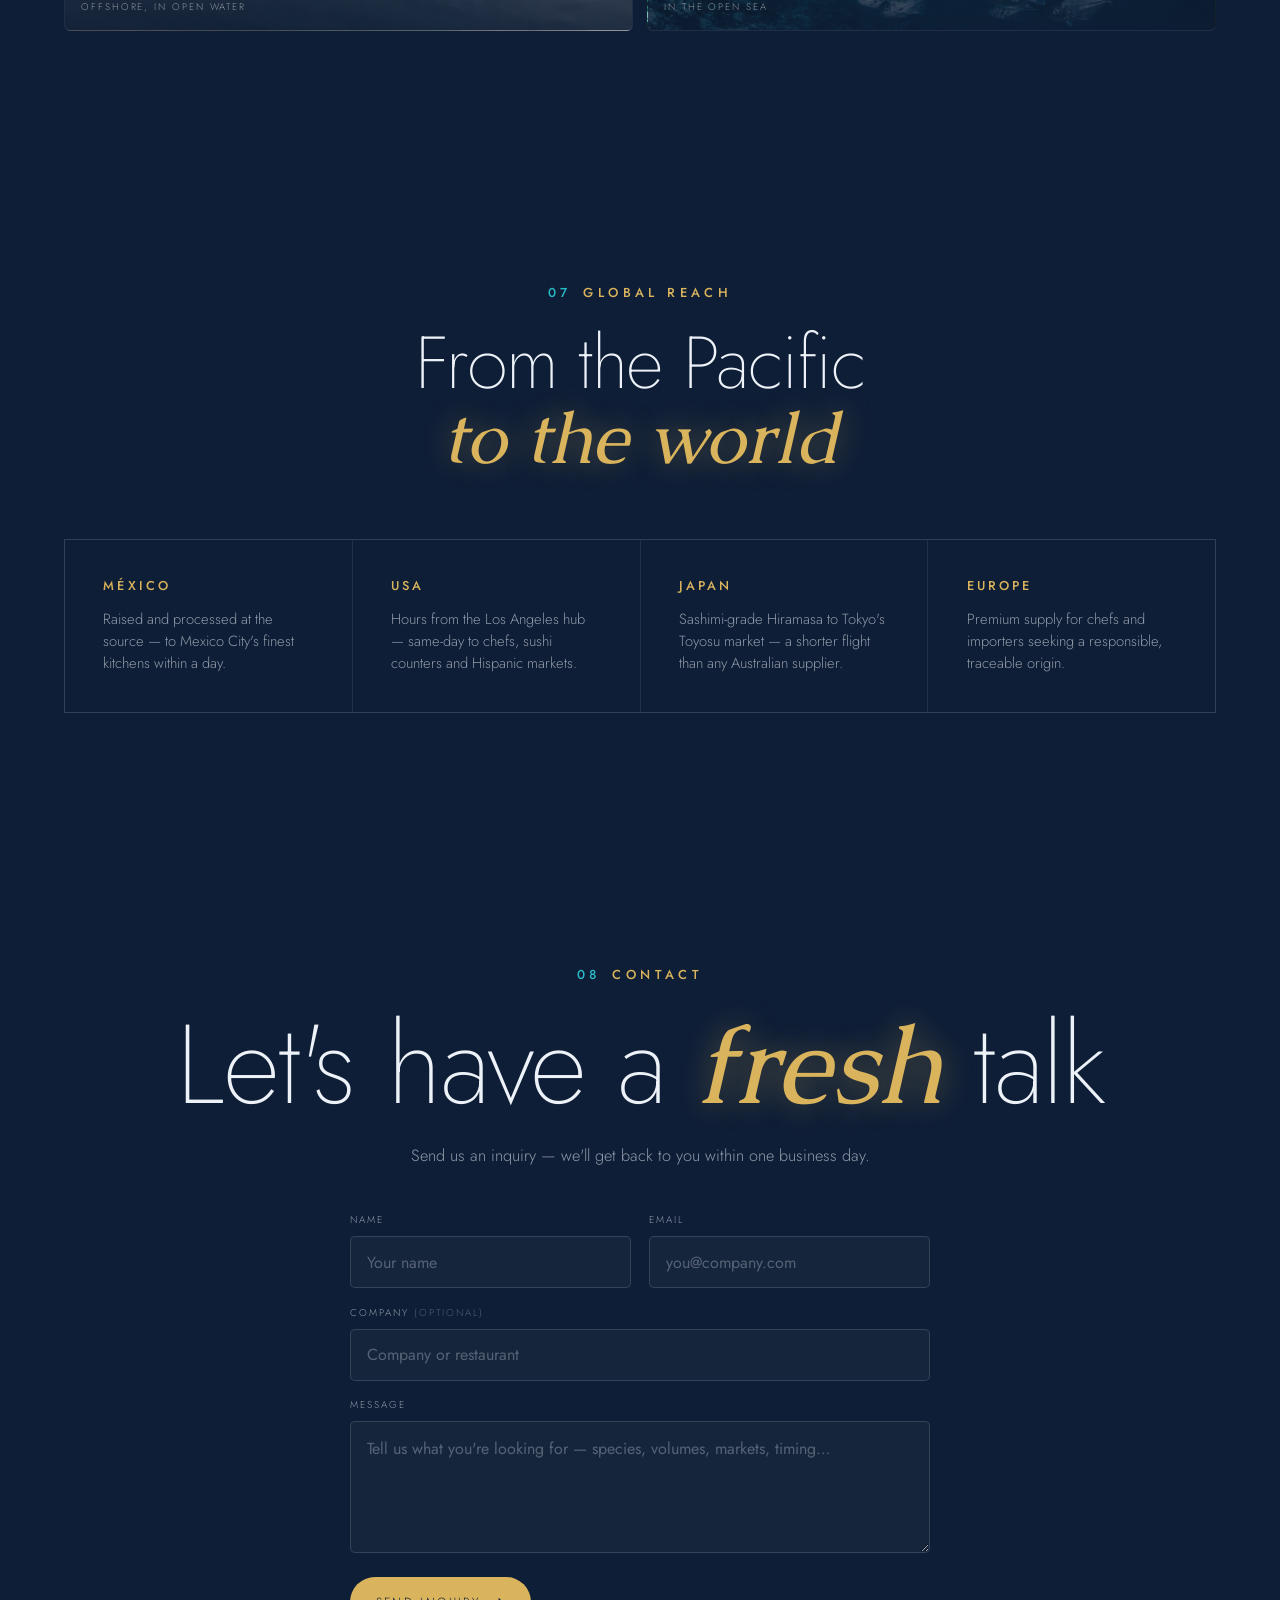
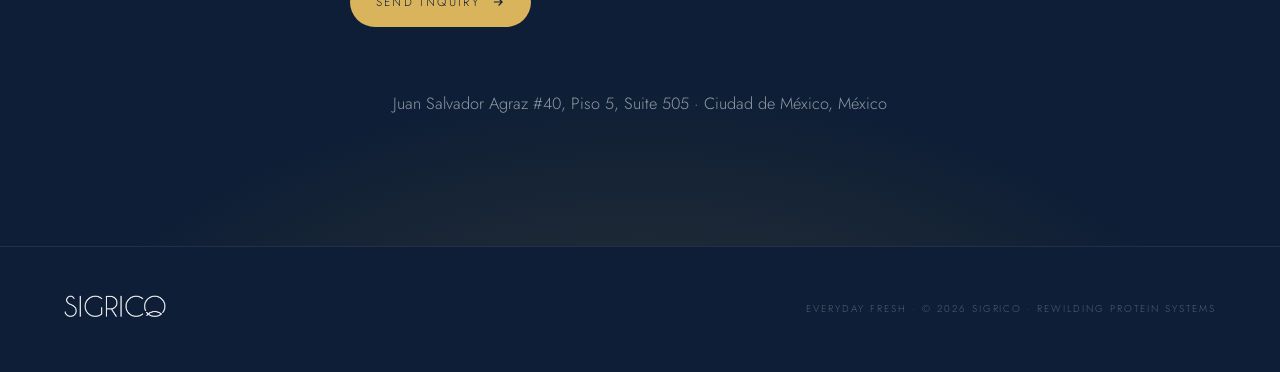
==== commit e5961f7b: "EN: method step 1 -> currents of 3 ft/s; 'plankton flows naturally, the ocean does the cleaning' Co-" ====
--- a/index.html
+++ b/index.html
@@ -183,7 +183,7 @@
         <div class="step reveal">
           <div class="step__n">/ 01</div>
           <h3>Deep, open water</h3>
-          <p>Pens sit 7 miles from shore in high-energy currents, at a depth of 330 feet — natural plankton food source, the ocean does the cleaning, naturally.</p>
+          <p>Pens sit 7 miles from shore in currents of 3 feet per second, at a depth of 330 feet — plankton flows naturally, the ocean does the cleaning.</p>
         </div>
         <div class="step reveal d1">
           <div class="step__n">/ 02</div>
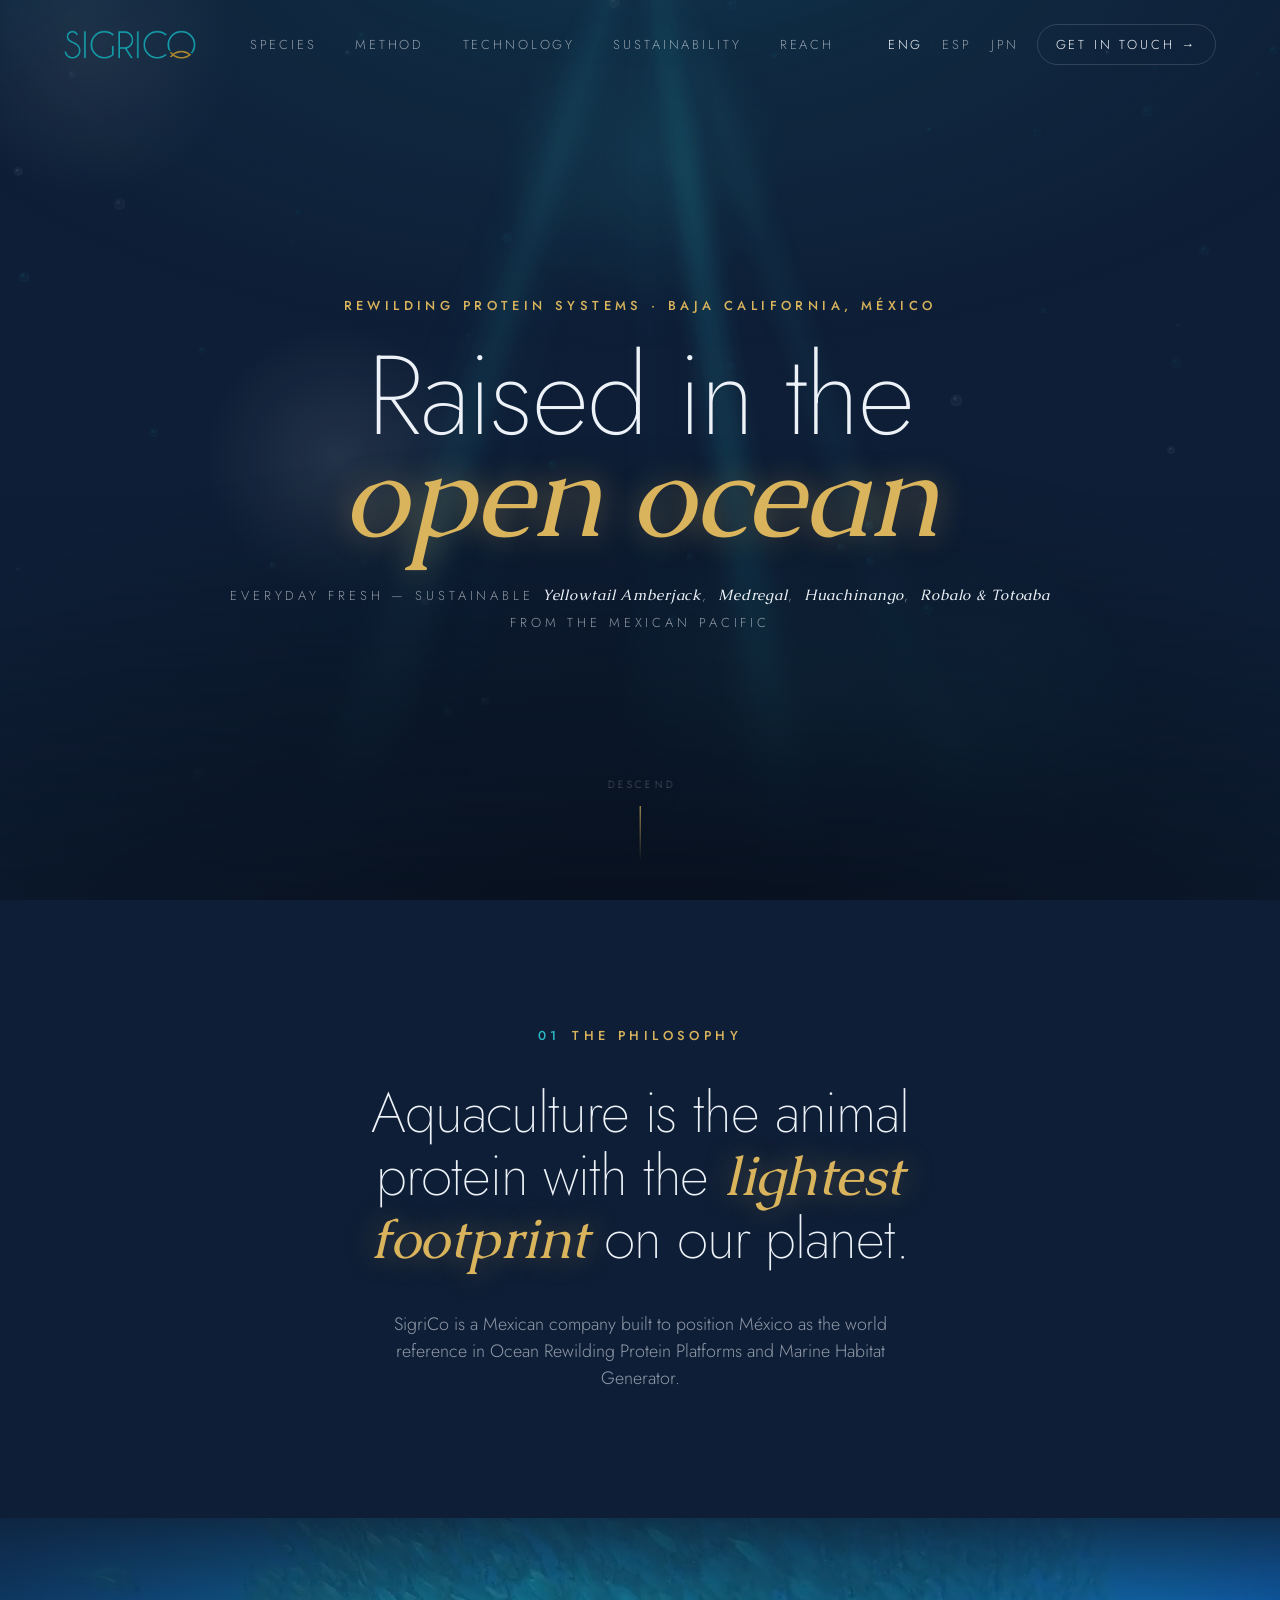
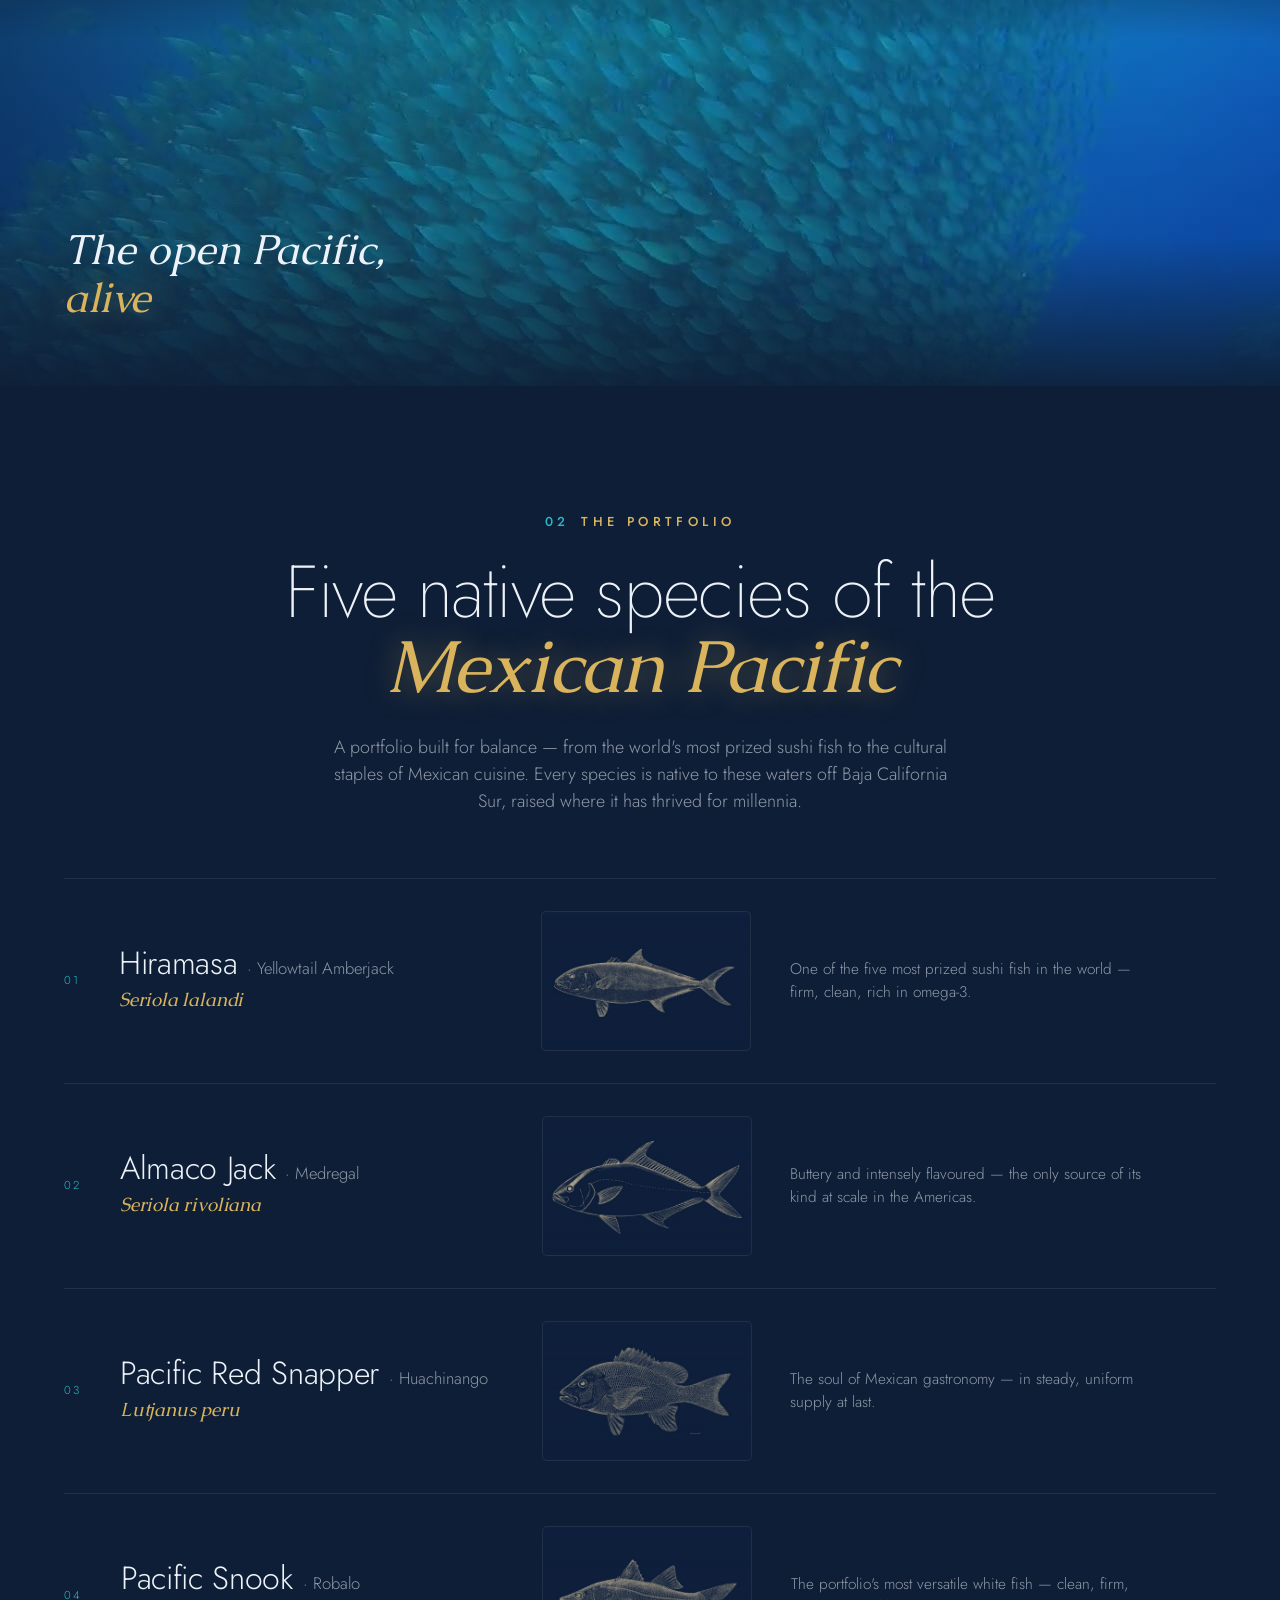
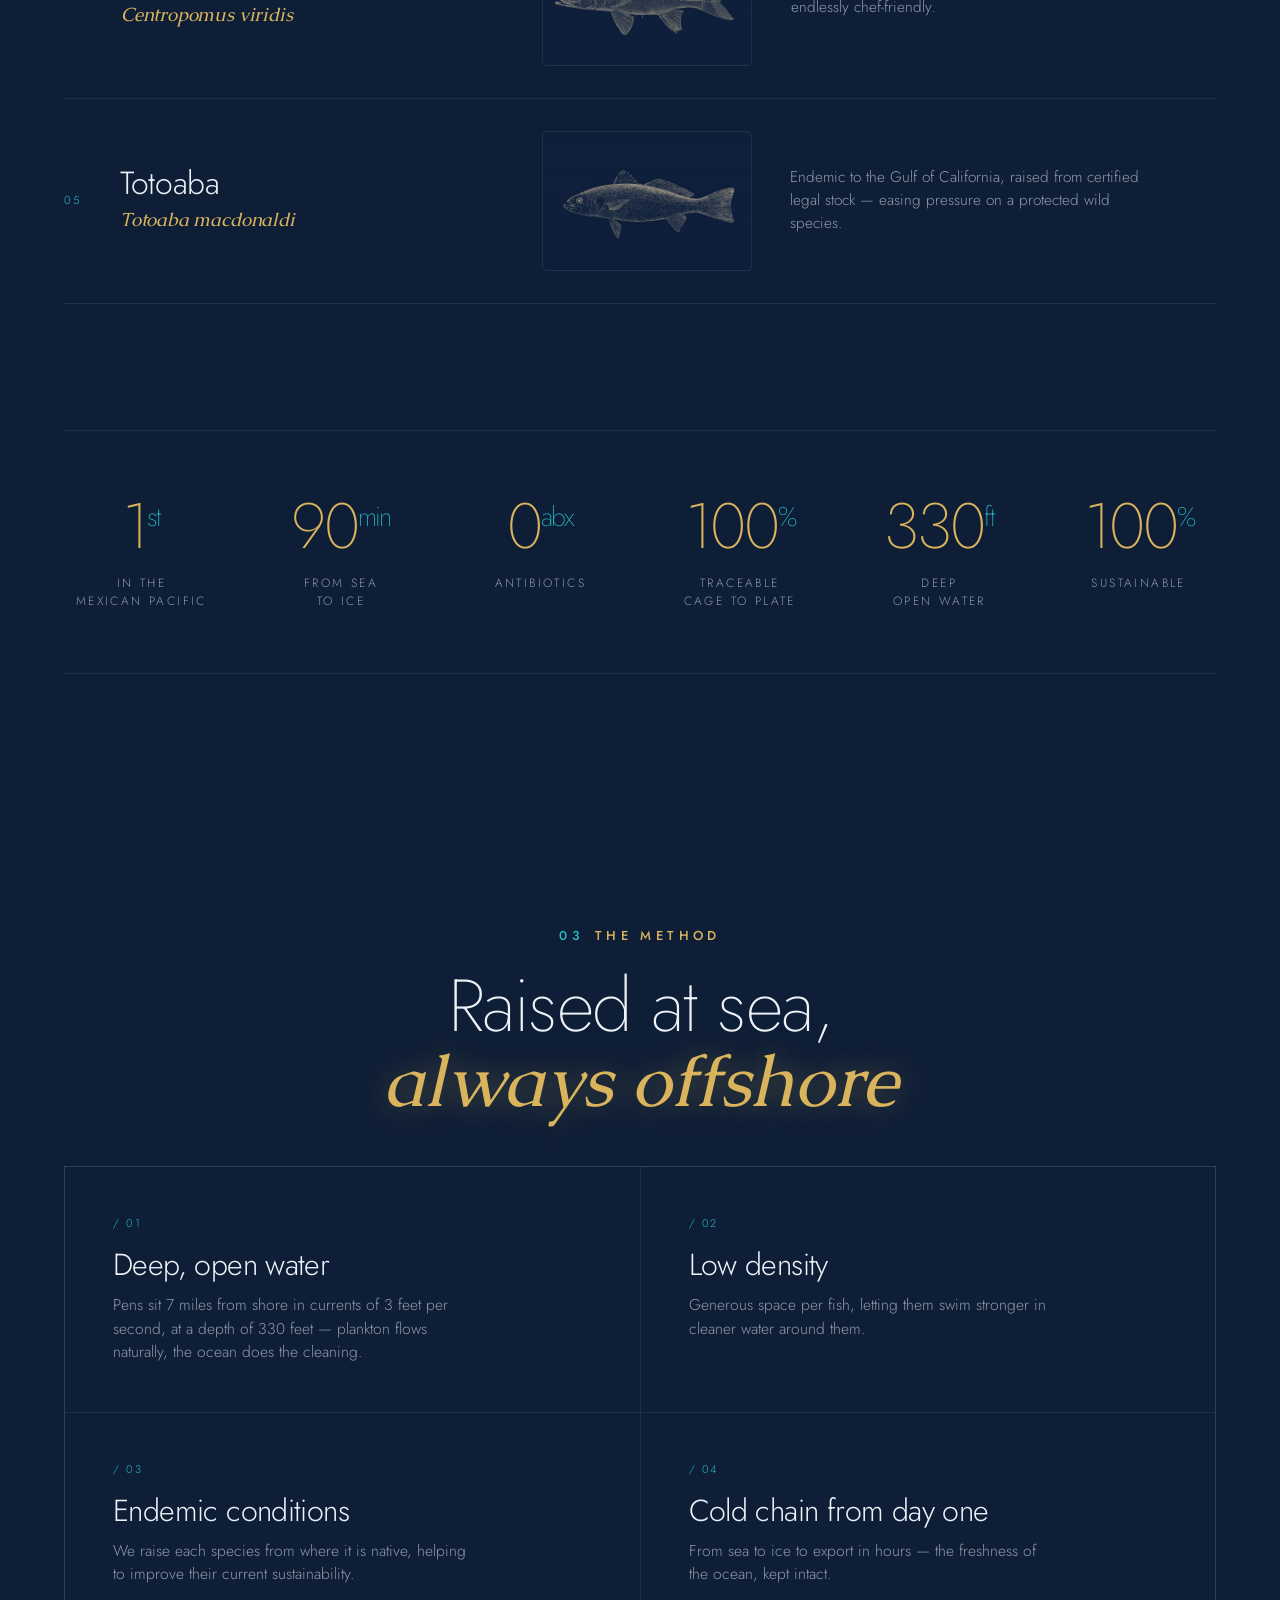
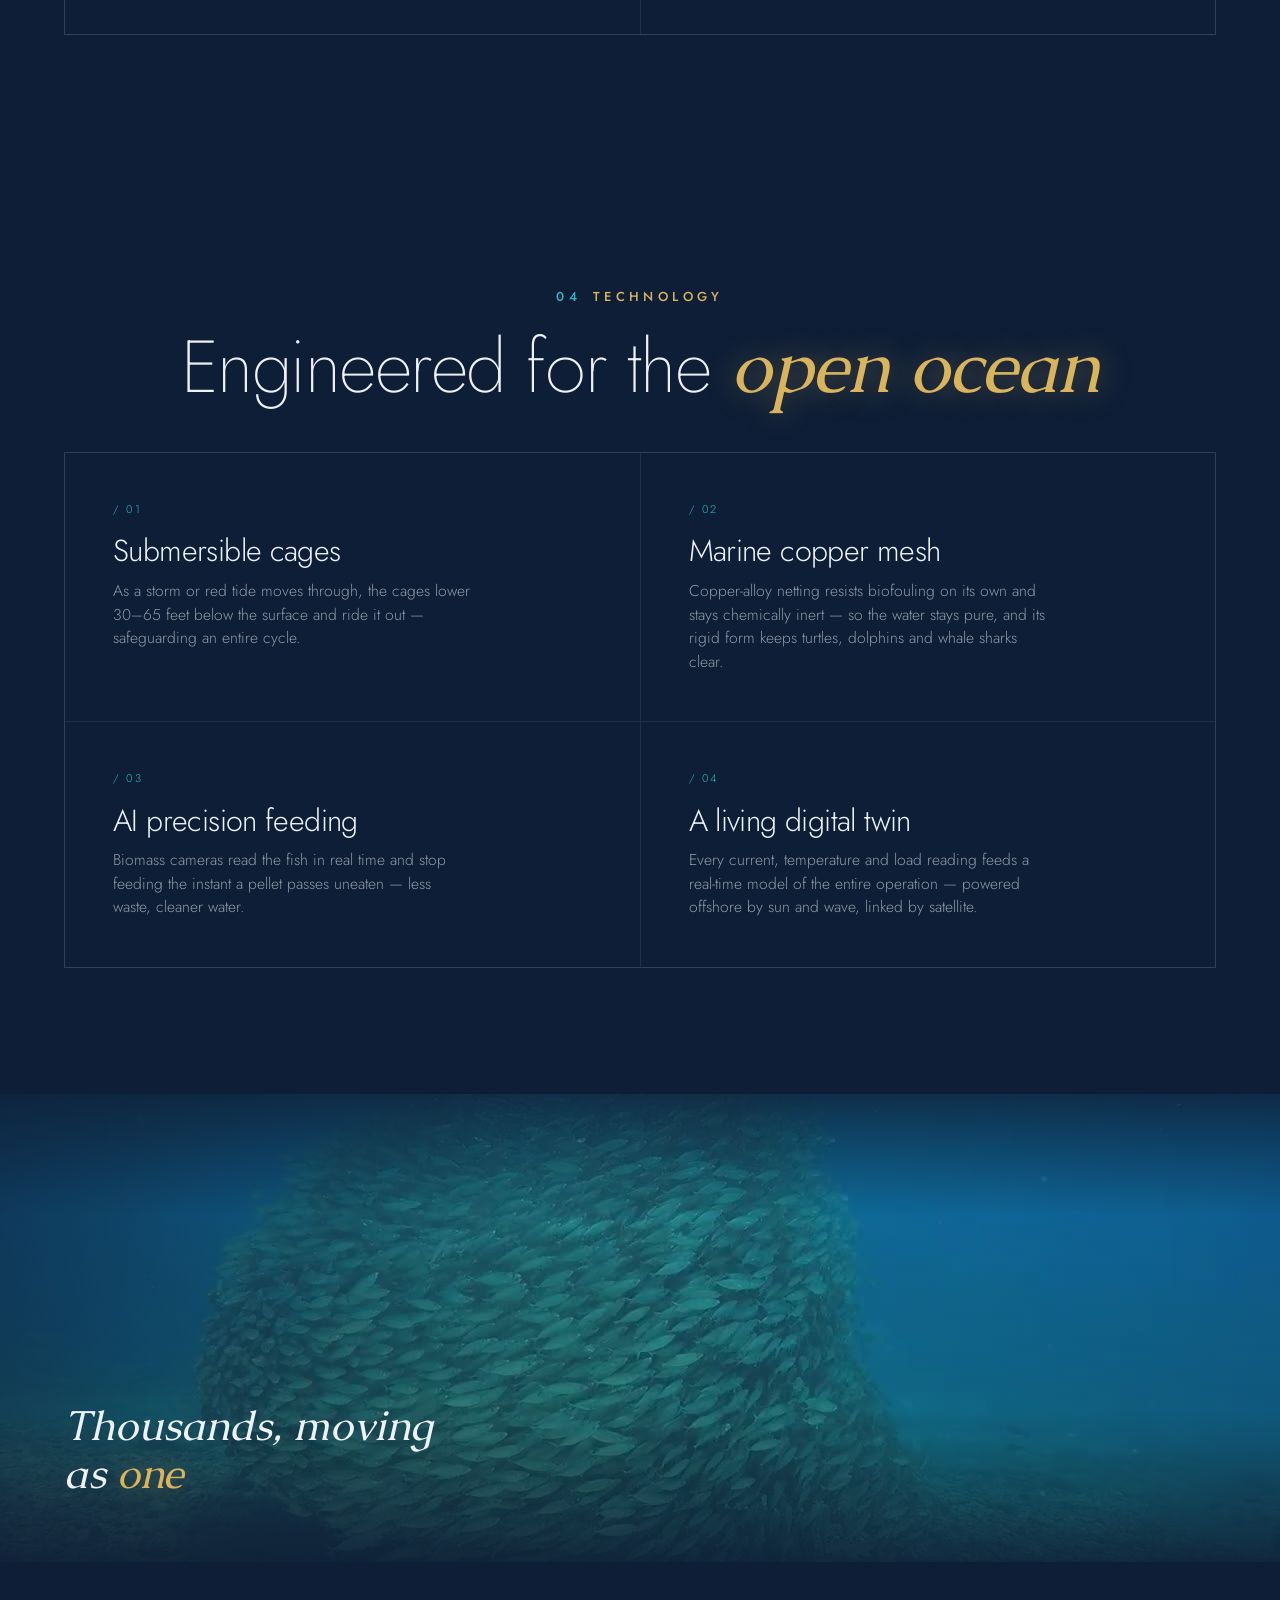
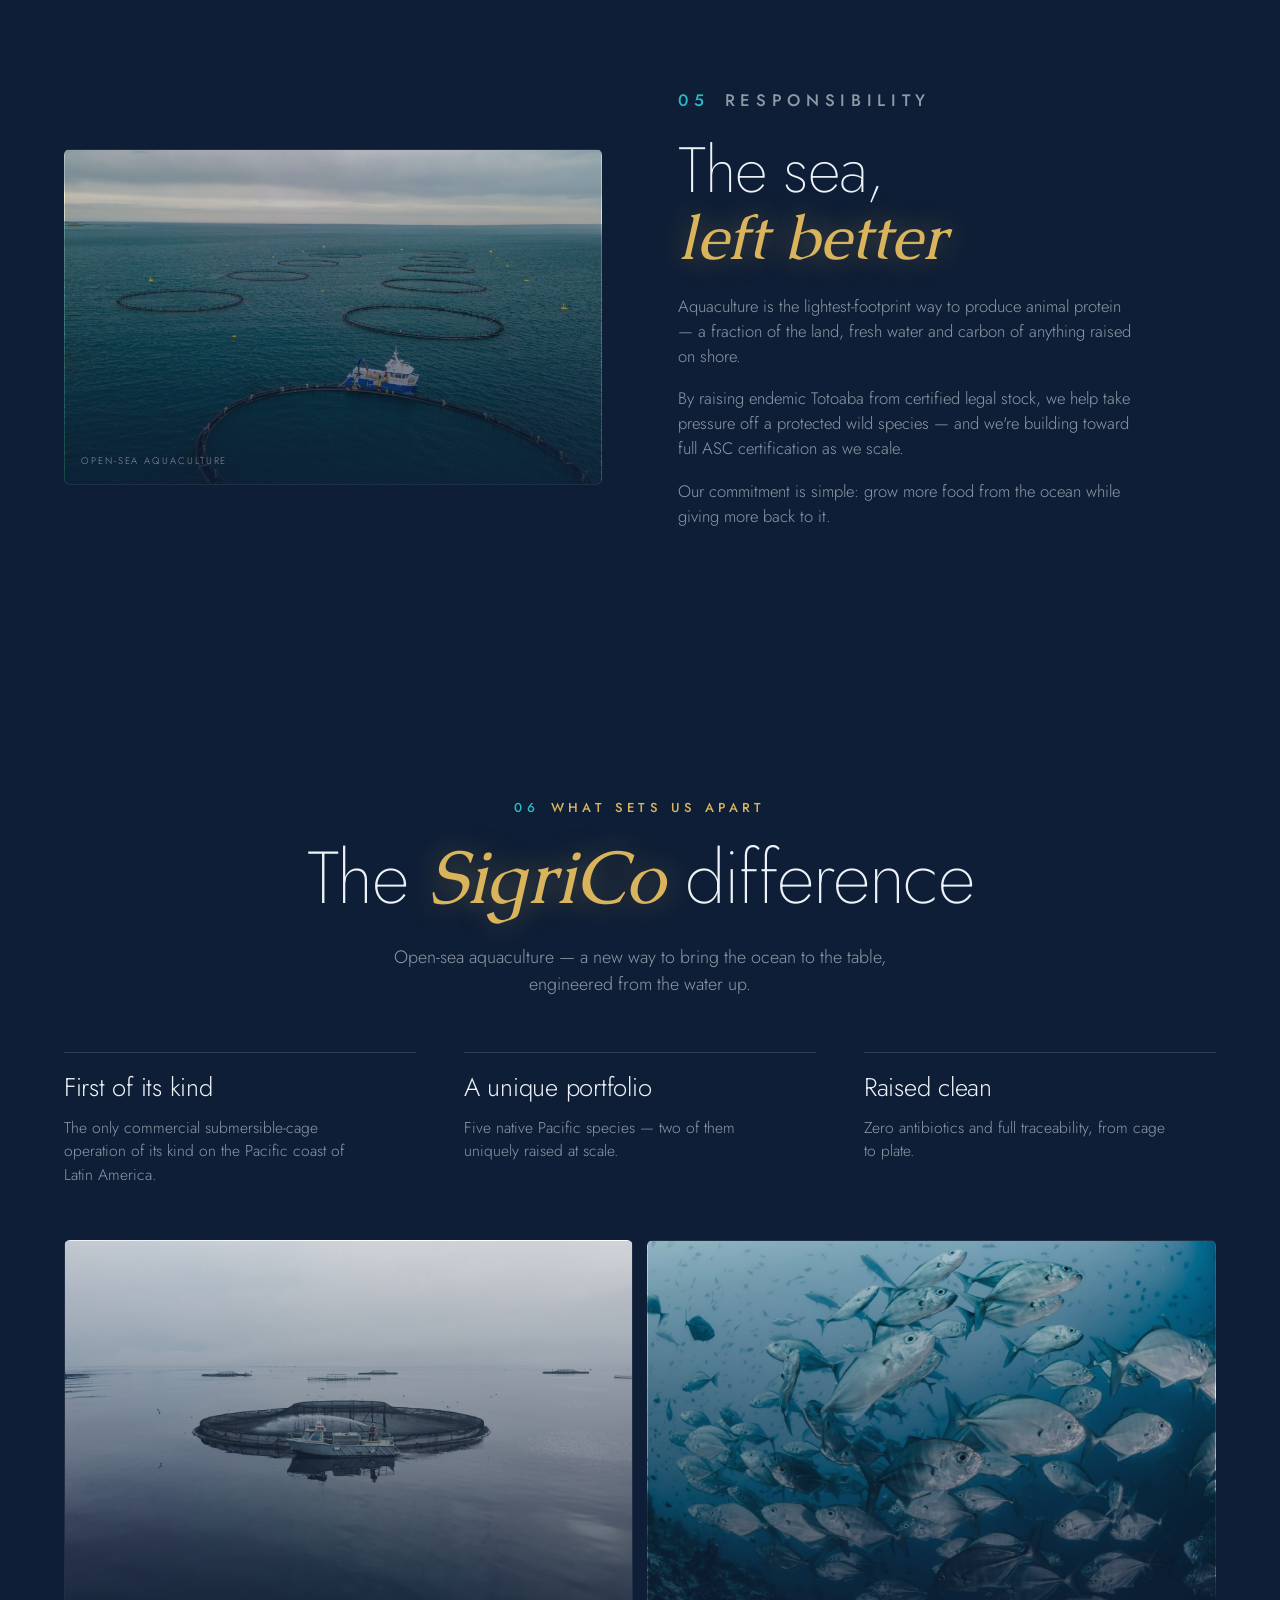
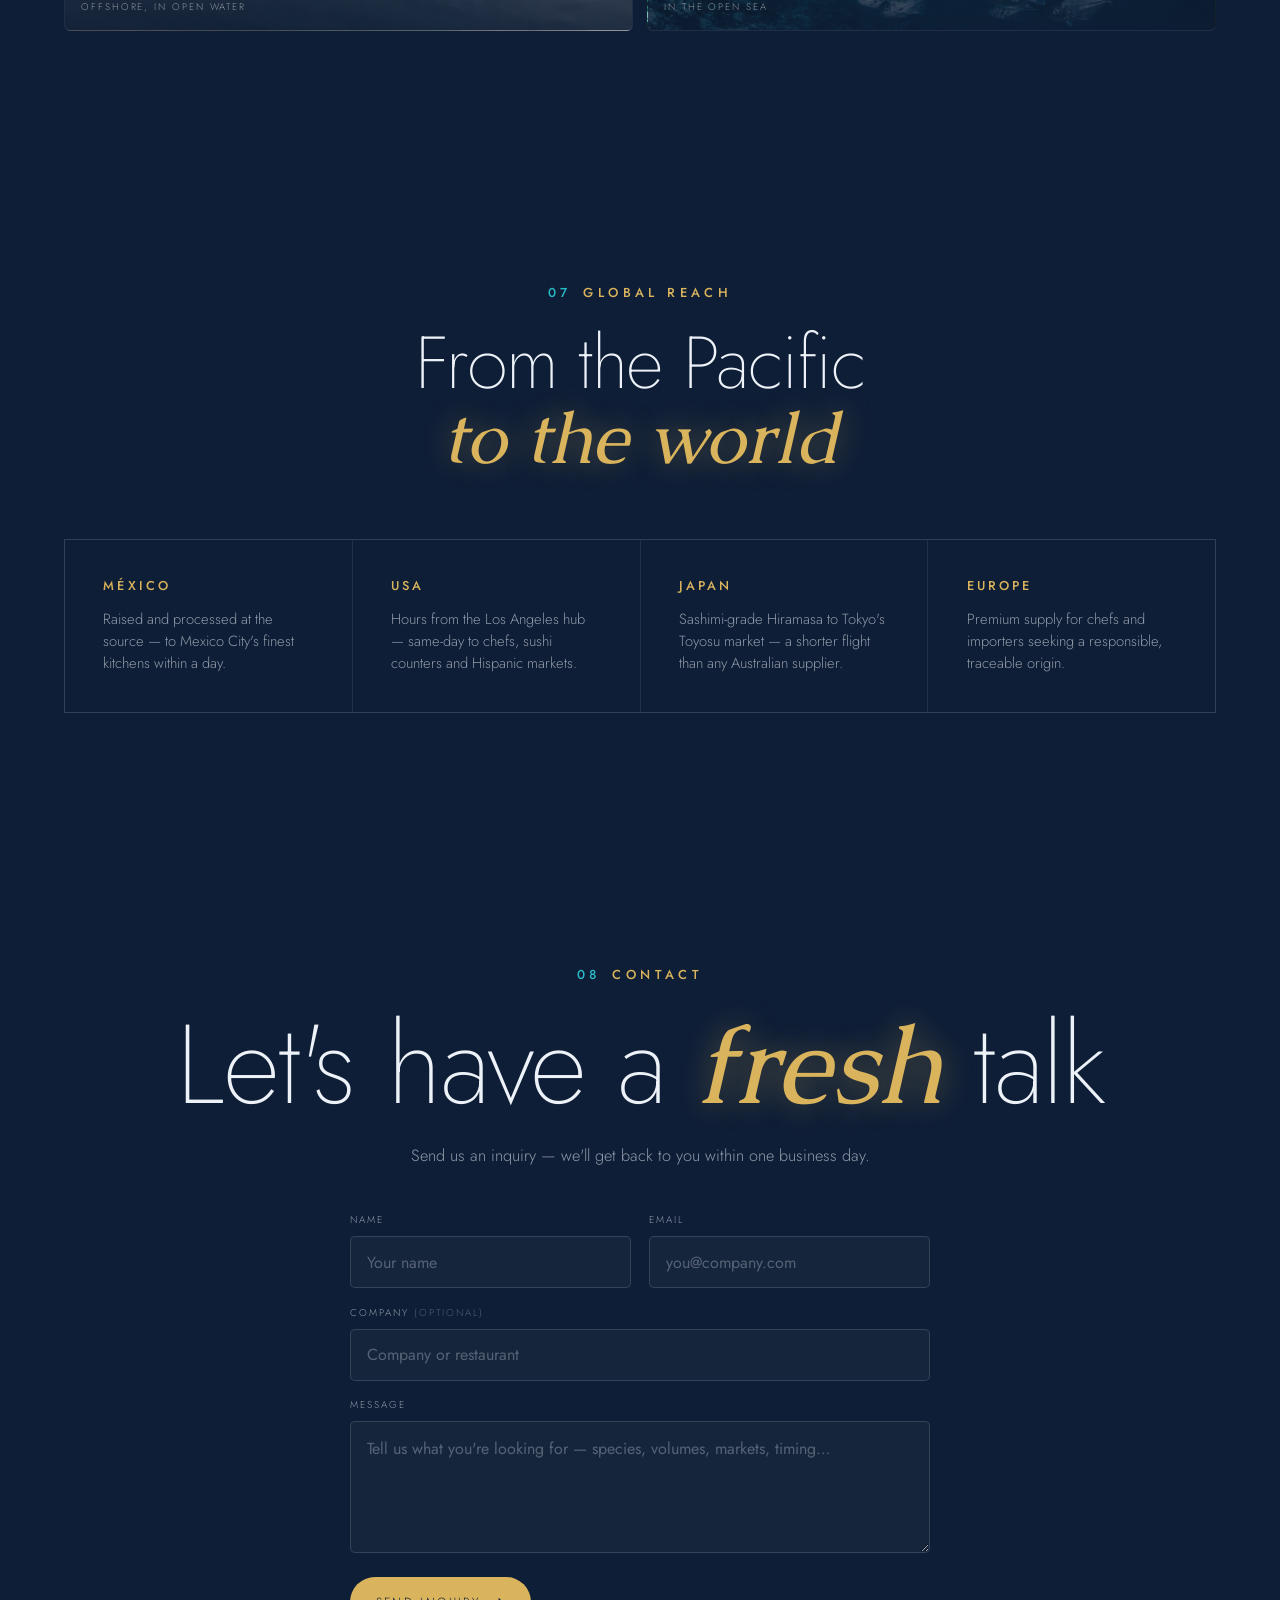
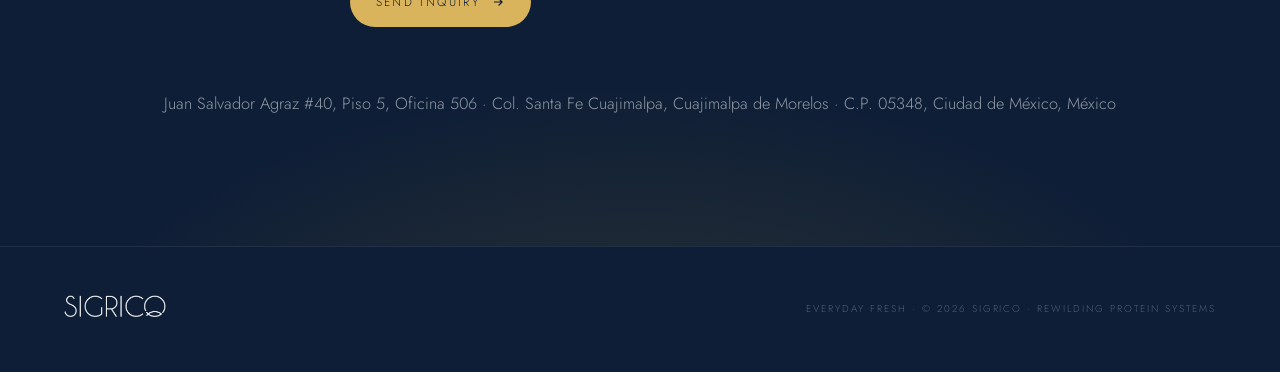
==== commit 8dcd7a34: "Contact address: correct to Oficina 506, add Col. Santa Fe Cuajimalpa + C.P. 05348 (all 3 pages) Co-" ====
--- a/index.html
+++ b/index.html
@@ -366,7 +366,7 @@
       </div>
 
       <p class="contact__addr reveal d3">
-        Juan Salvador Agraz #40, Piso 5, Suite 505 · Ciudad de México, México
+        Juan Salvador Agraz #40, Piso 5, Oficina 506 · Col. Santa Fe Cuajimalpa, Cuajimalpa de Morelos · C.P. 05348, Ciudad de México, México
       </p>
     </section>
   </main>
--- a/styles.css
+++ b/styles.css
@@ -239,7 +239,7 @@
 
 .hero__cue {
   position: absolute; left: 50%; bottom: 2.2rem; z-index: 3;
-  transform: translateX(-50%);
+  translate: -50% 0;                           /* center via 'translate' so heroIn's animated 'transform' can't clobber it */
   display: flex; flex-direction: column; align-items: center; gap: 0.8rem;
   text-decoration: none; cursor: pointer;
   padding: 0.4rem 1rem 0.2rem;                 /* comfortable click target */
@@ -257,7 +257,7 @@
   animation: cueflow 2.4s ease-in-out infinite;
   transition: height 0.5s var(--ease);
 }
-.hero__cue:hover { transform: translateX(-50%) translateY(4px); }
+.hero__cue:hover { transform: translateY(4px); }
 .hero__cue:hover span { color: var(--gold-lit); letter-spacing: 0.34em; }
 .hero__cue:hover i { height: 68px; }
 @keyframes cueflow {
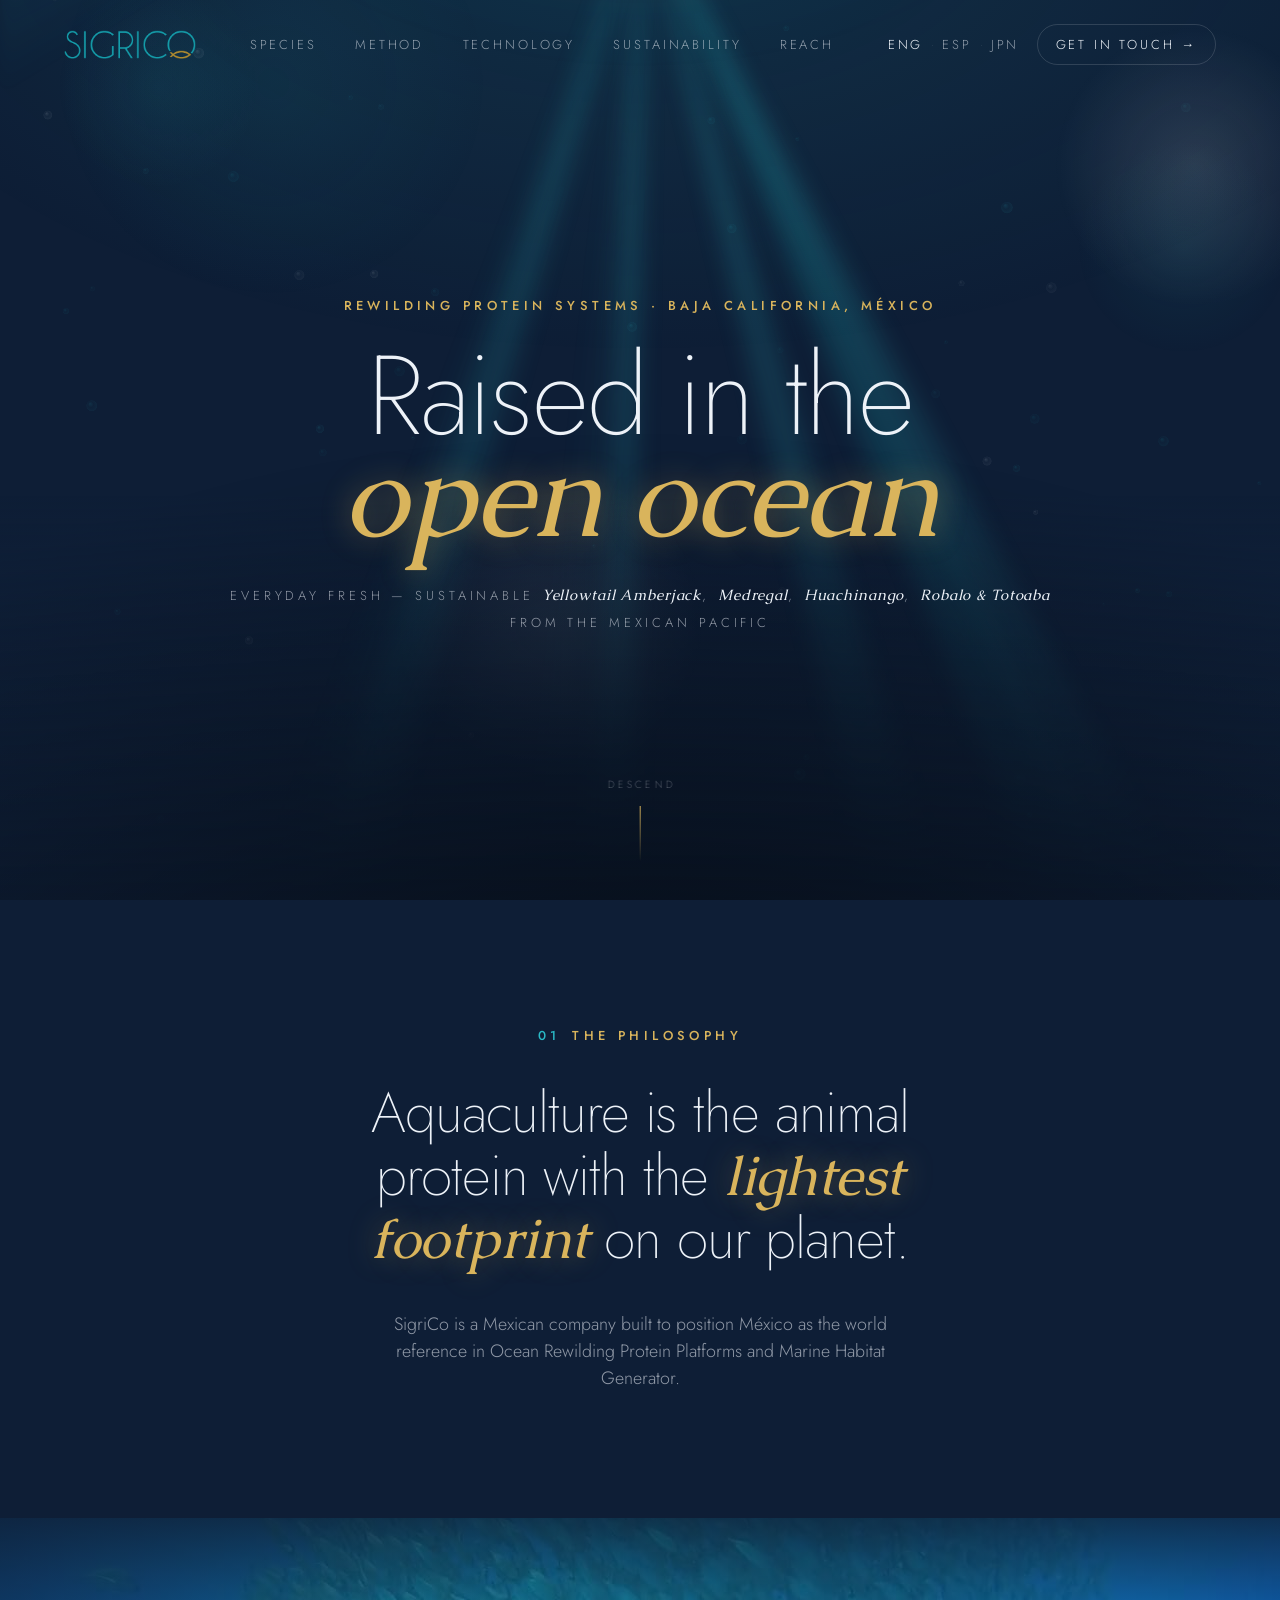
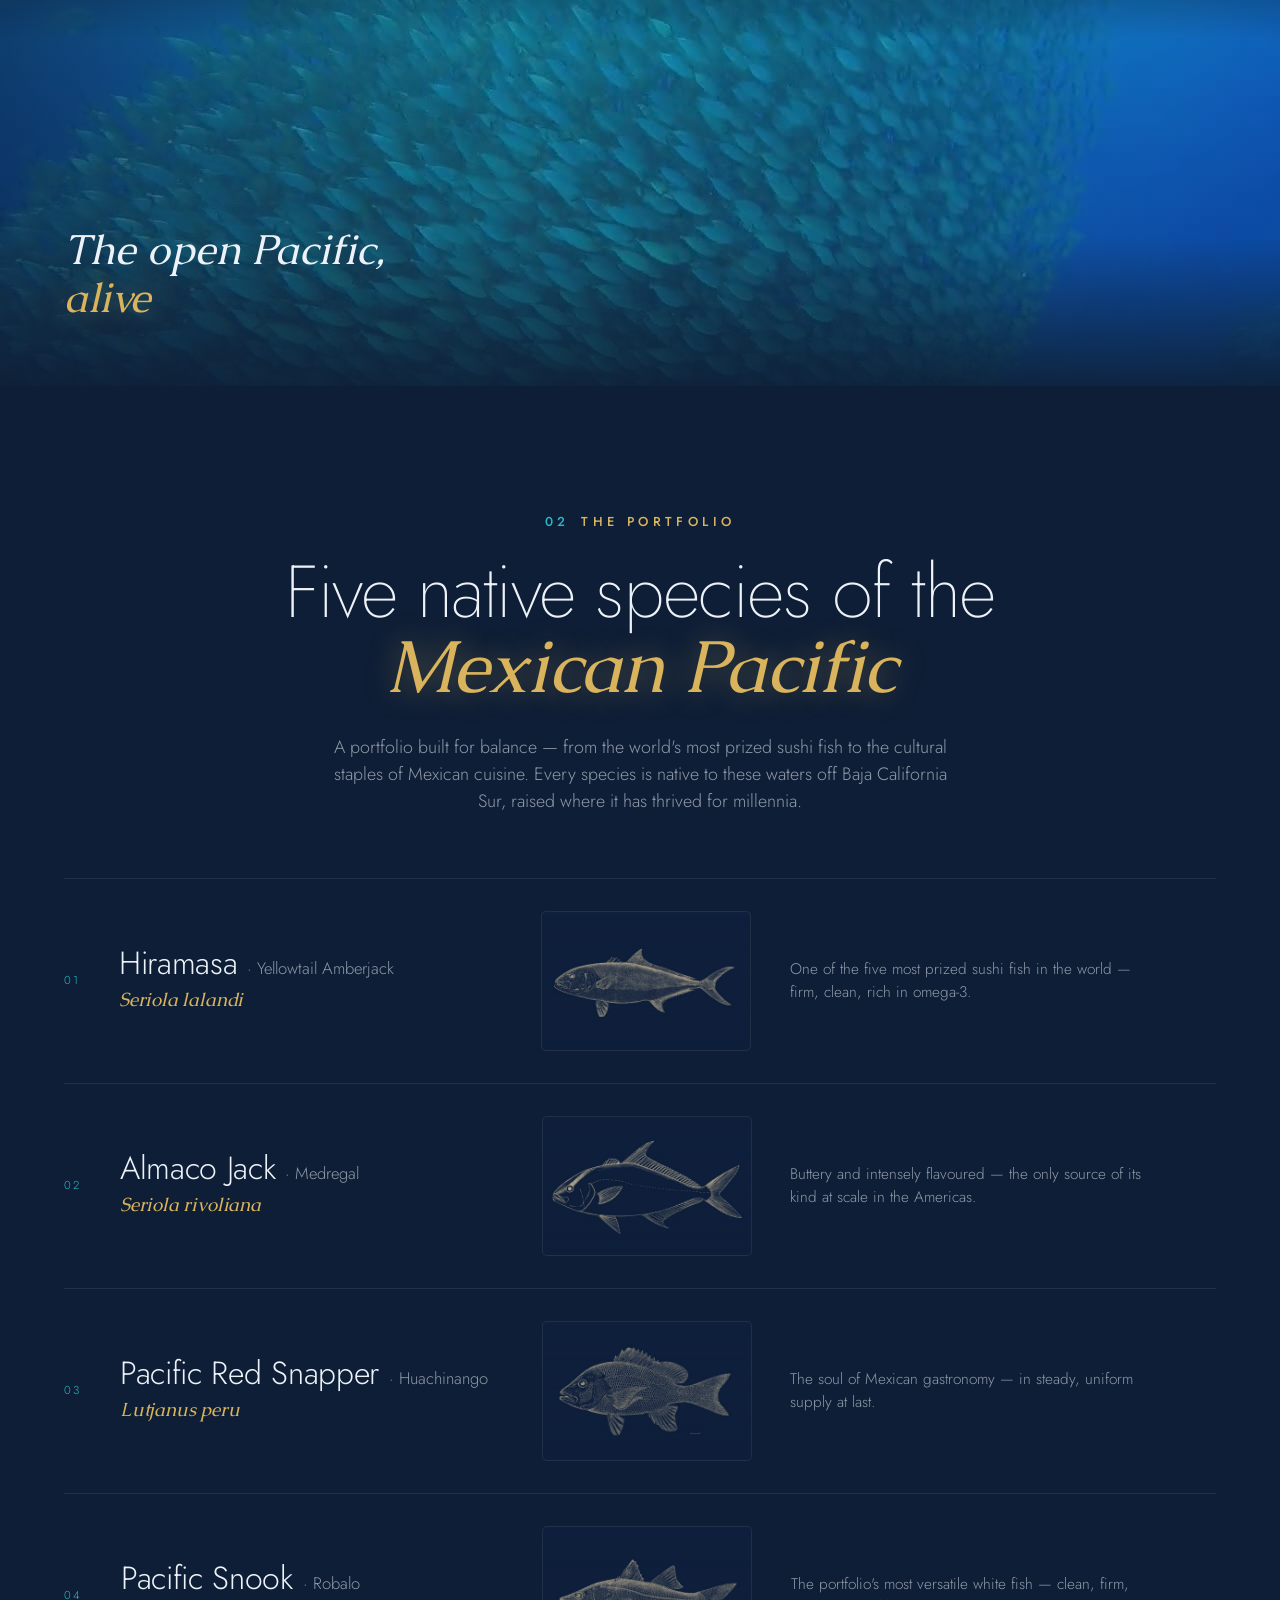
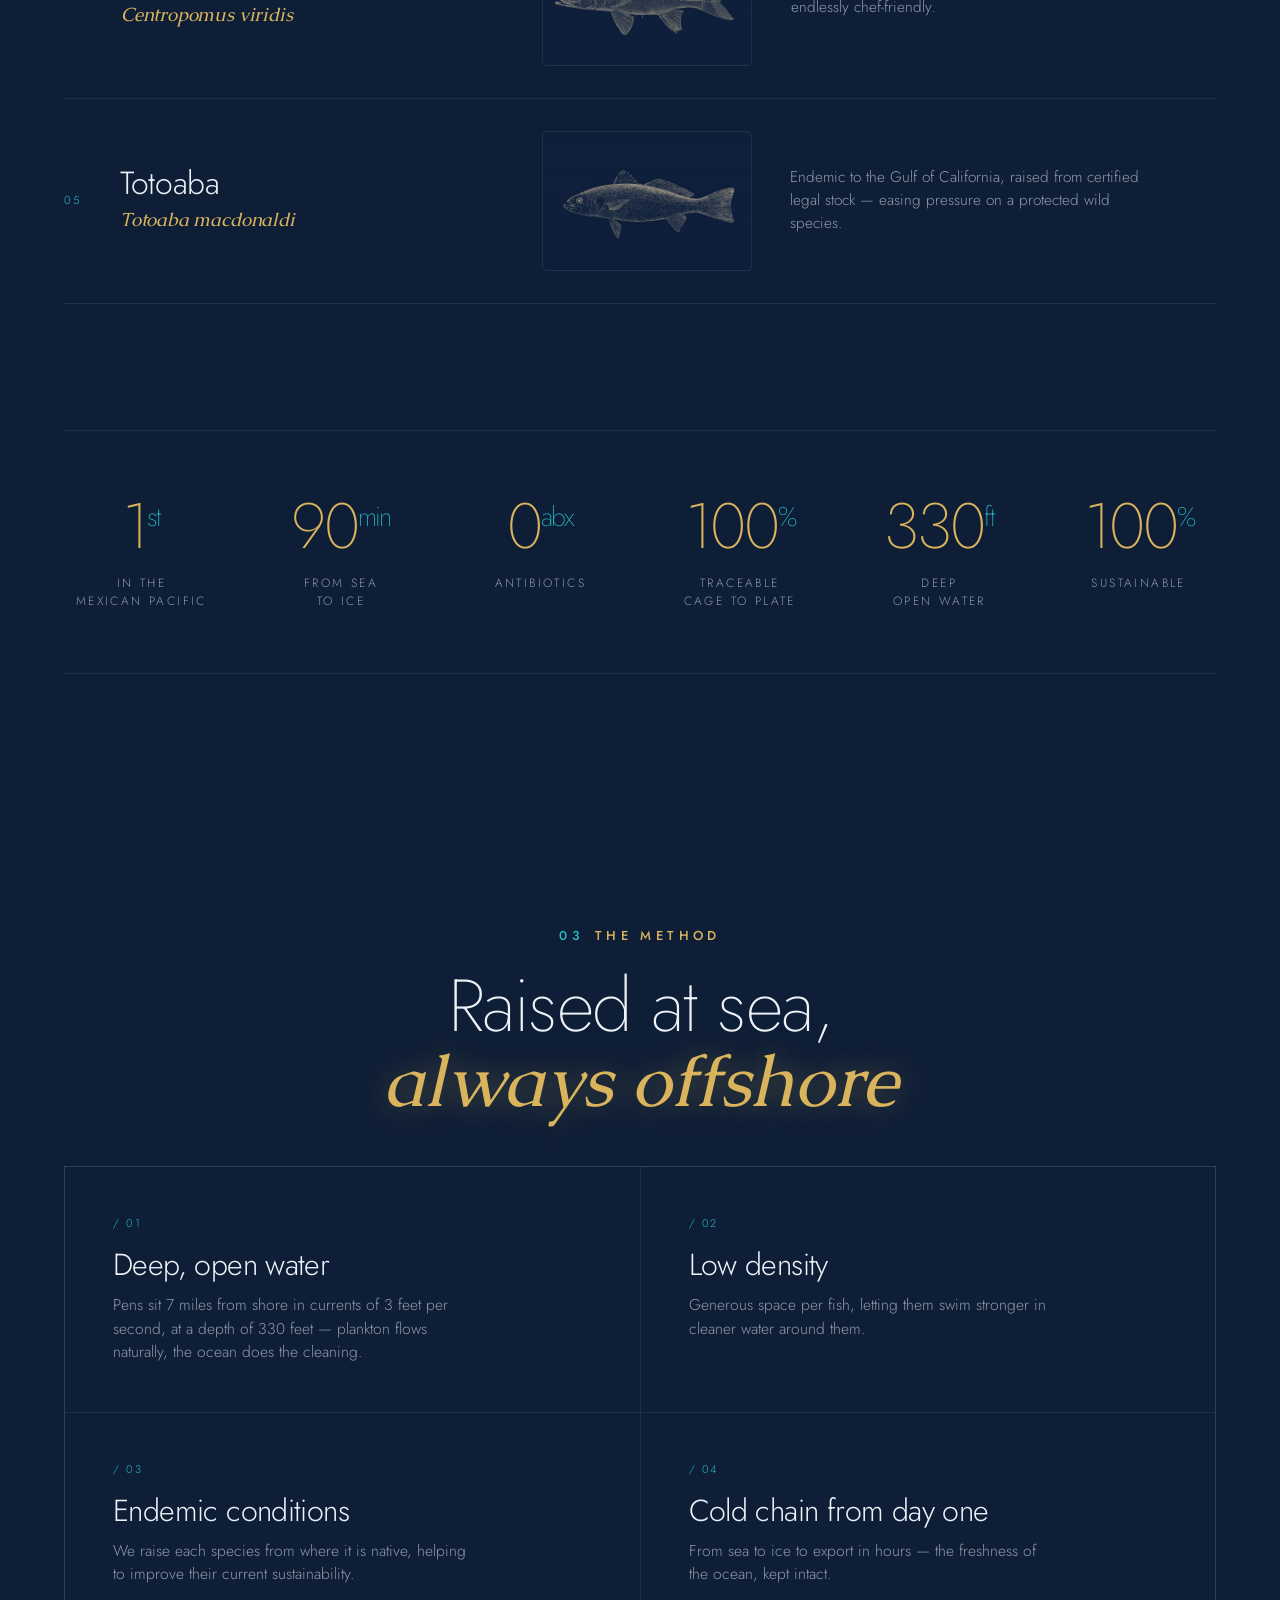
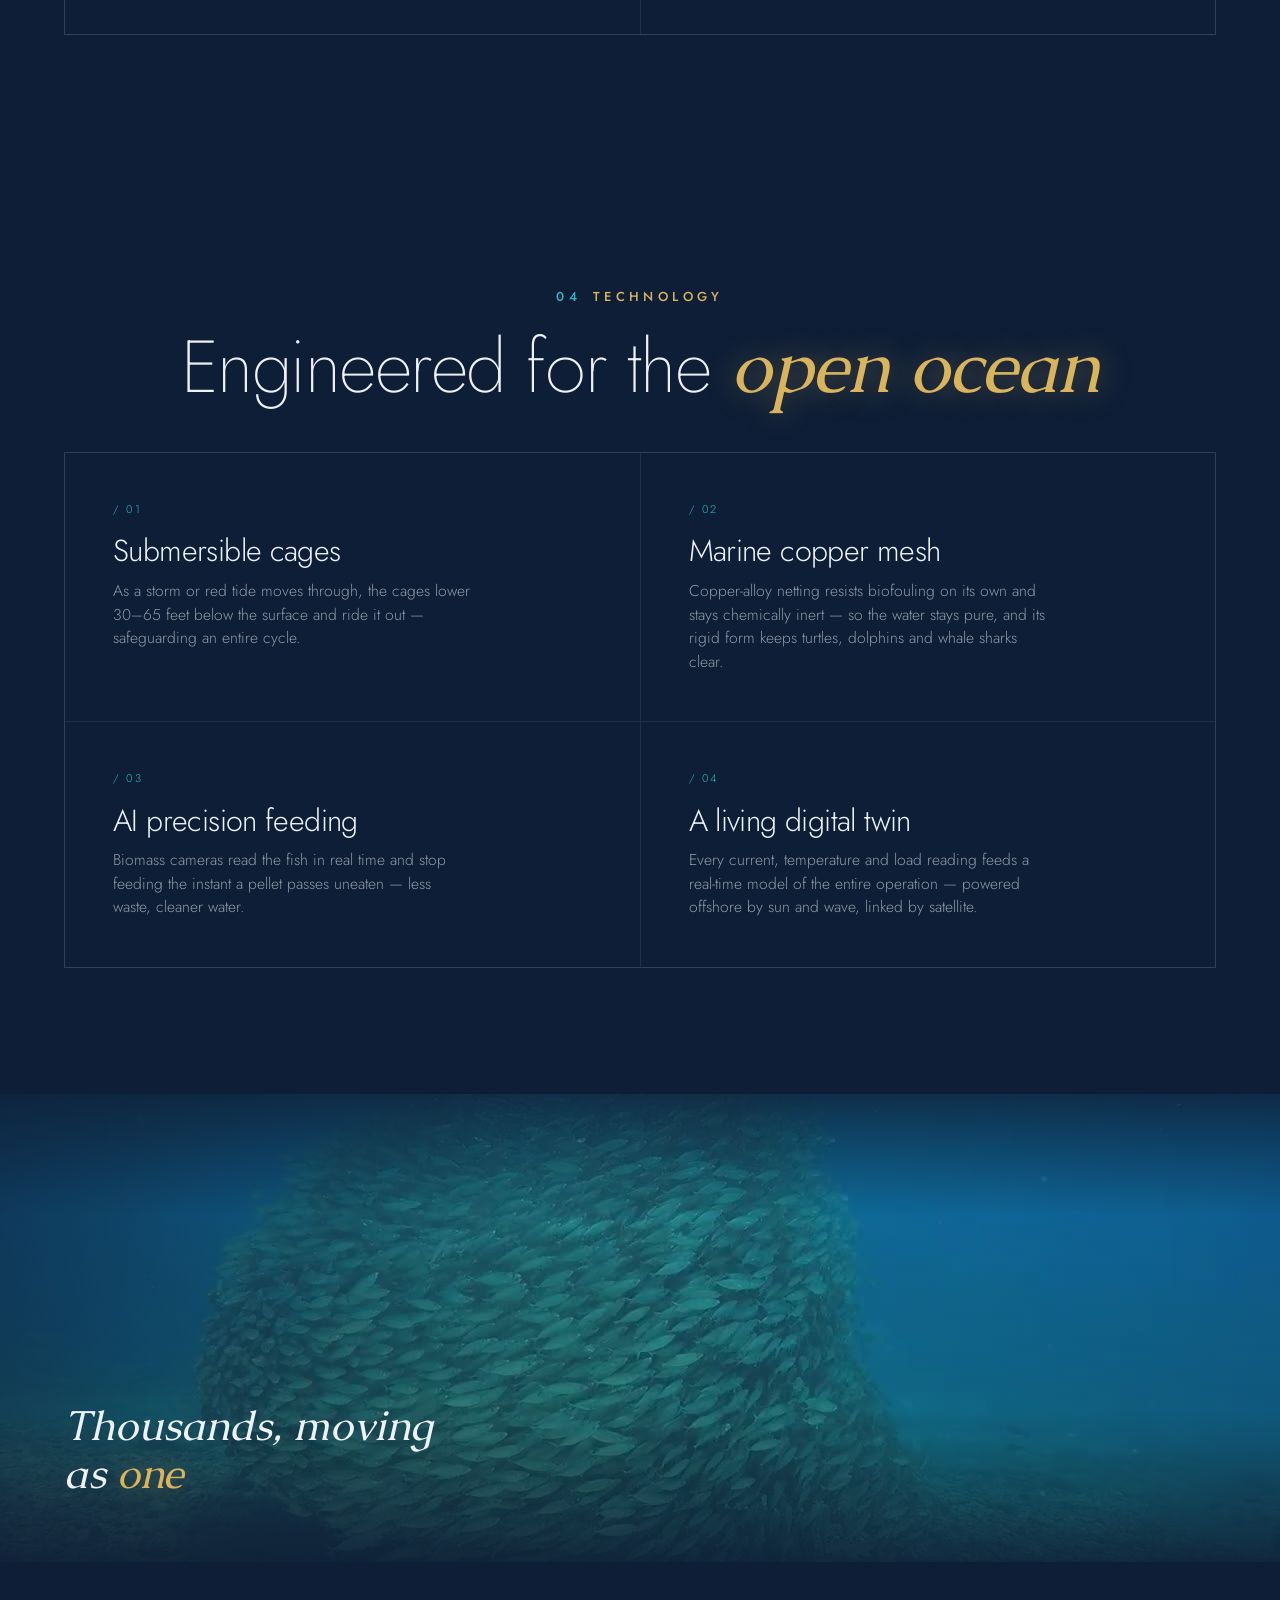
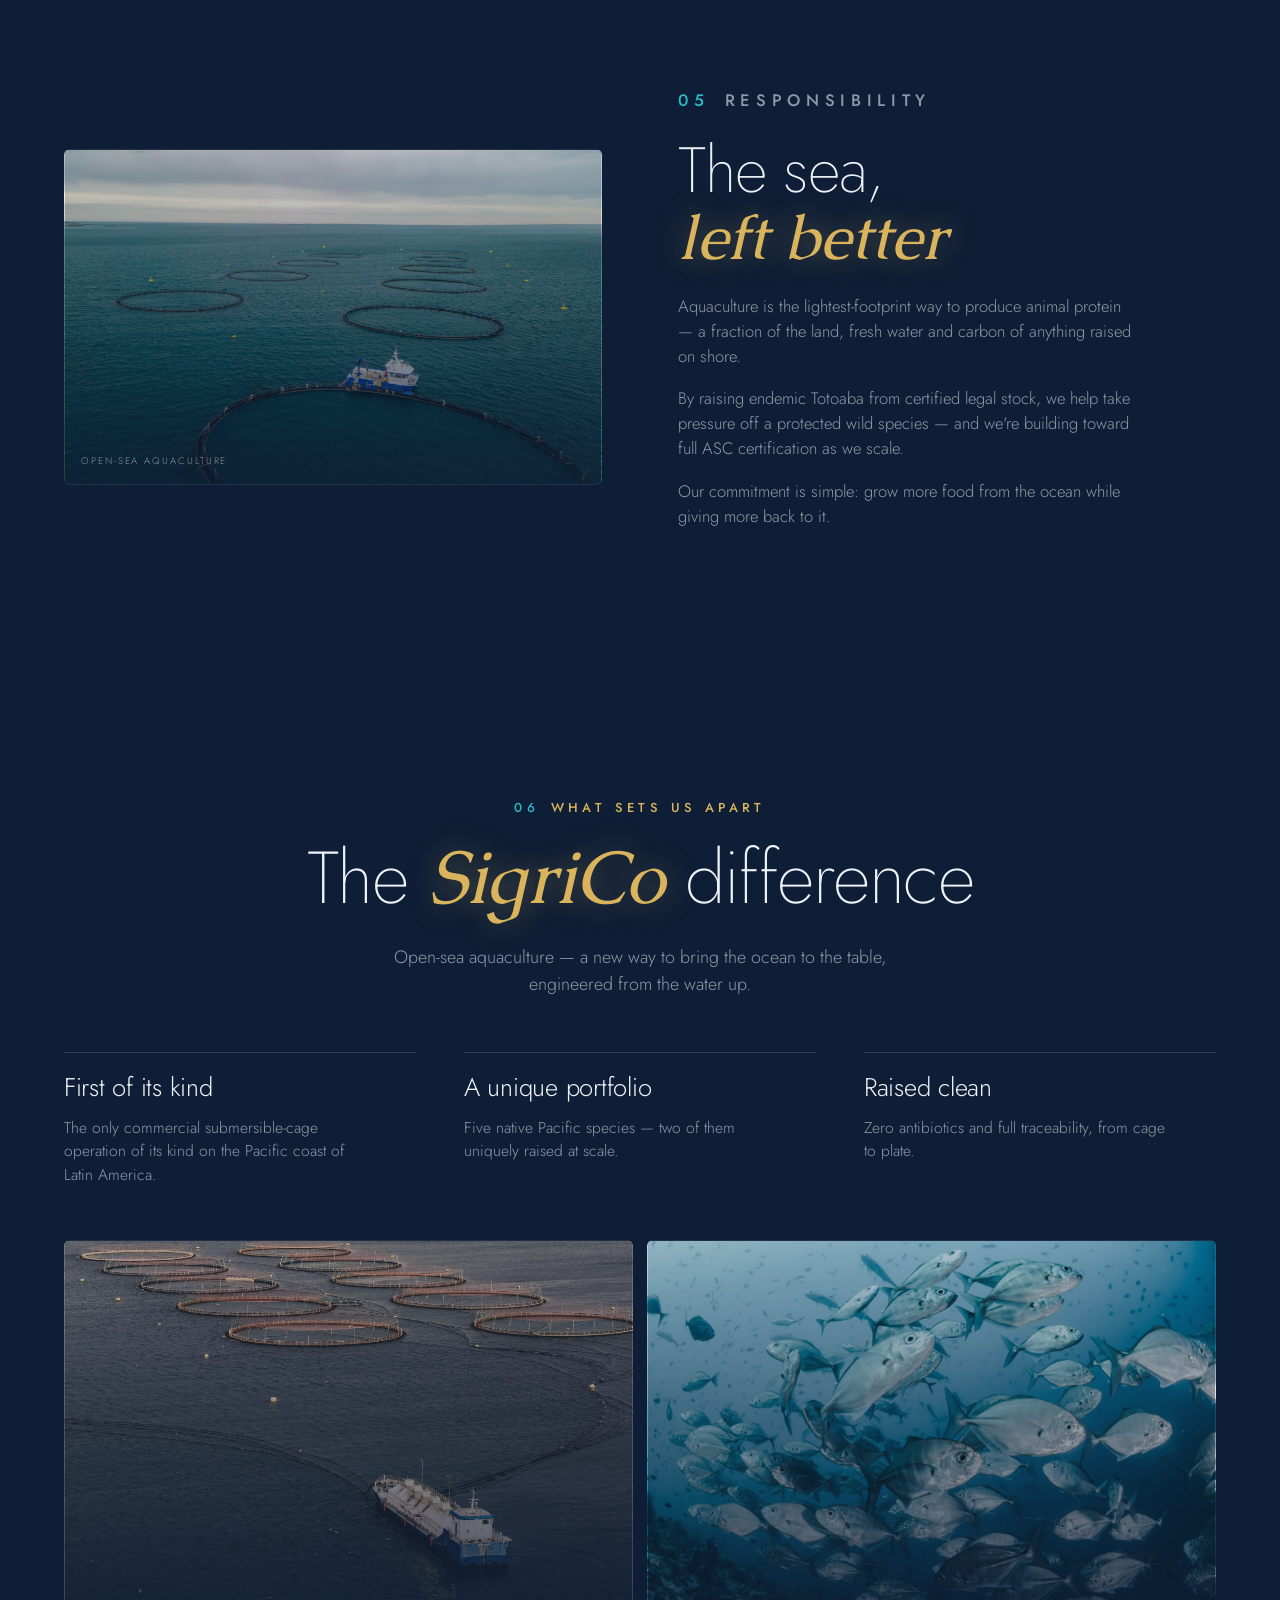
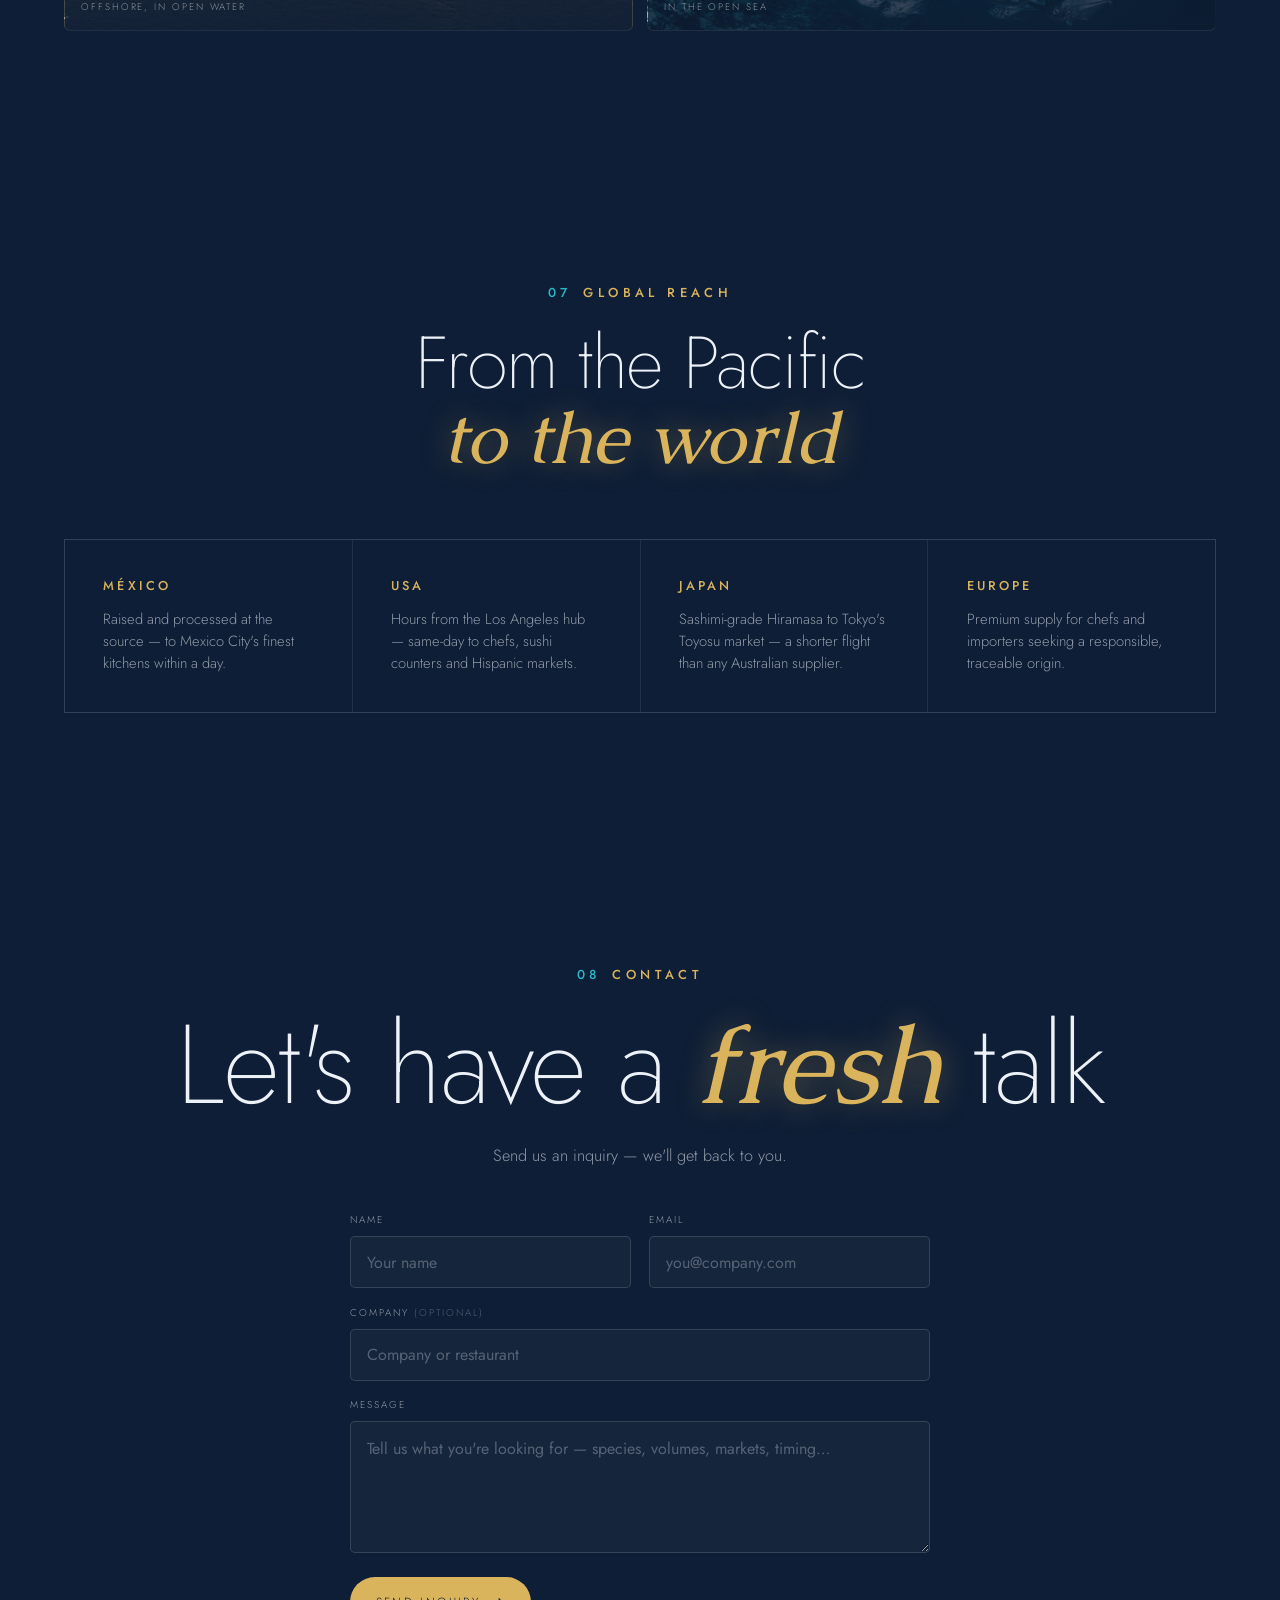
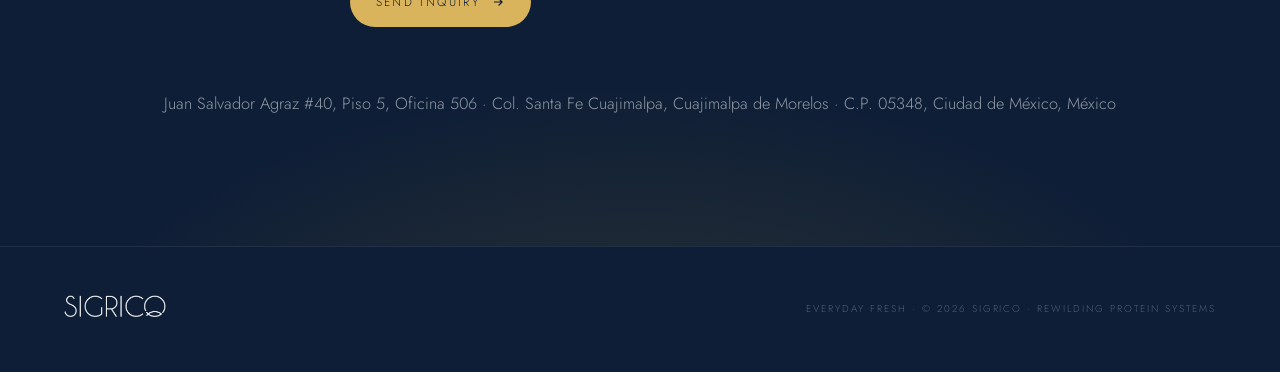
==== commit dd7e911c: "Contact: drop time frame, standardize to 'we'll get back to you' (EN/ES/JP lede + thank-you) Co-Auth" ====
--- a/index.html
+++ b/index.html
@@ -321,7 +321,7 @@
     <section class="section contact" id="contact">
       <p class="eyebrow reveal"><span class="idx">08</span>Contact</p>
       <h2 class="reveal d1">Let's have a <span class="serif-it glow">fresh</span> talk</h2>
-      <p class="contact__lede reveal d2">Send us an inquiry — we'll get back to you within one business day.</p>
+      <p class="contact__lede reveal d2">Send us an inquiry — we'll get back to you.</p>
 
       <!-- Inline AJAX form (FormSubmit, no signup). Inquiries go directly to
            rzambrano@isuriacorp.com. The FIRST submission triggers a one-time activation
@@ -362,7 +362,7 @@
 
       <div class="cform__done reveal" id="contactDone" hidden>
         <h3>Thank you — your inquiry is <span class="serif-it glow">on its way</span>.</h3>
-        <p>We've received your message and will reply within one business day.</p>
+        <p>We've received your message and will get back to you.</p>
       </div>
 
       <p class="contact__addr reveal d3">
